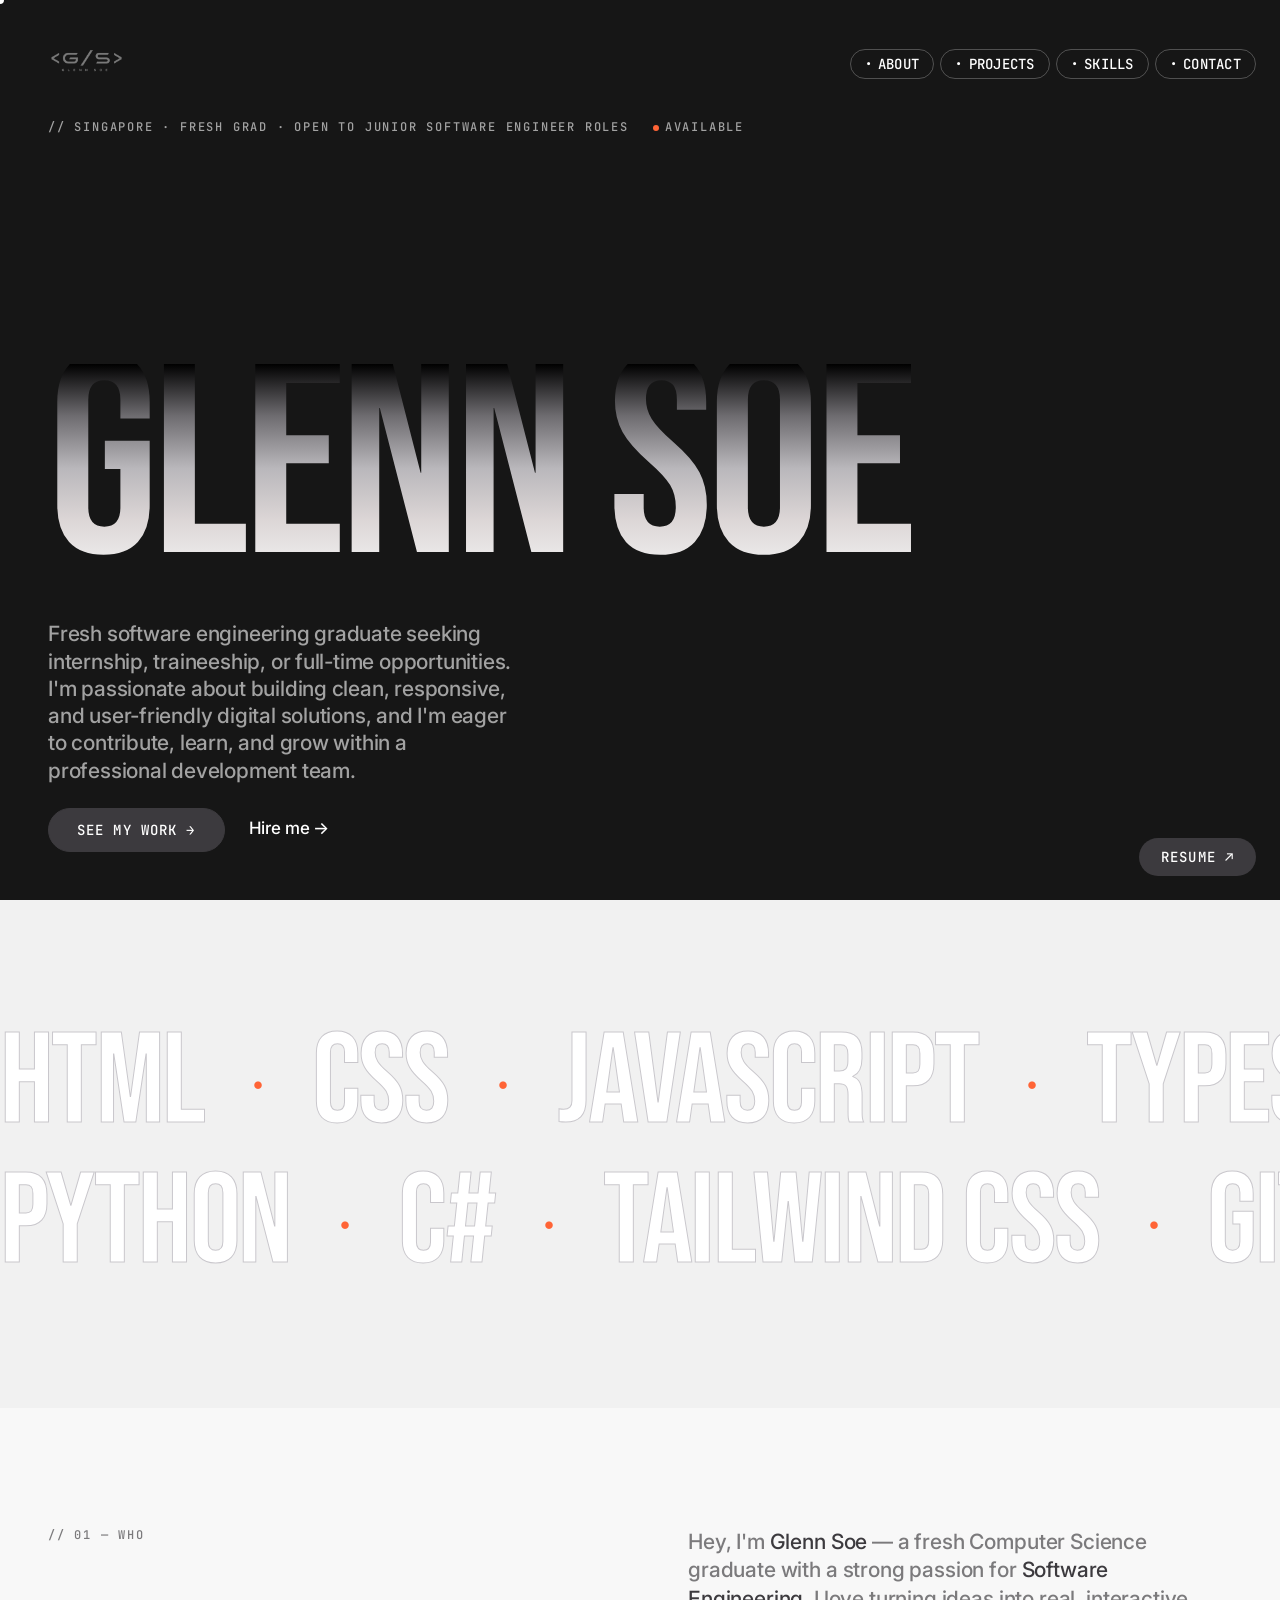
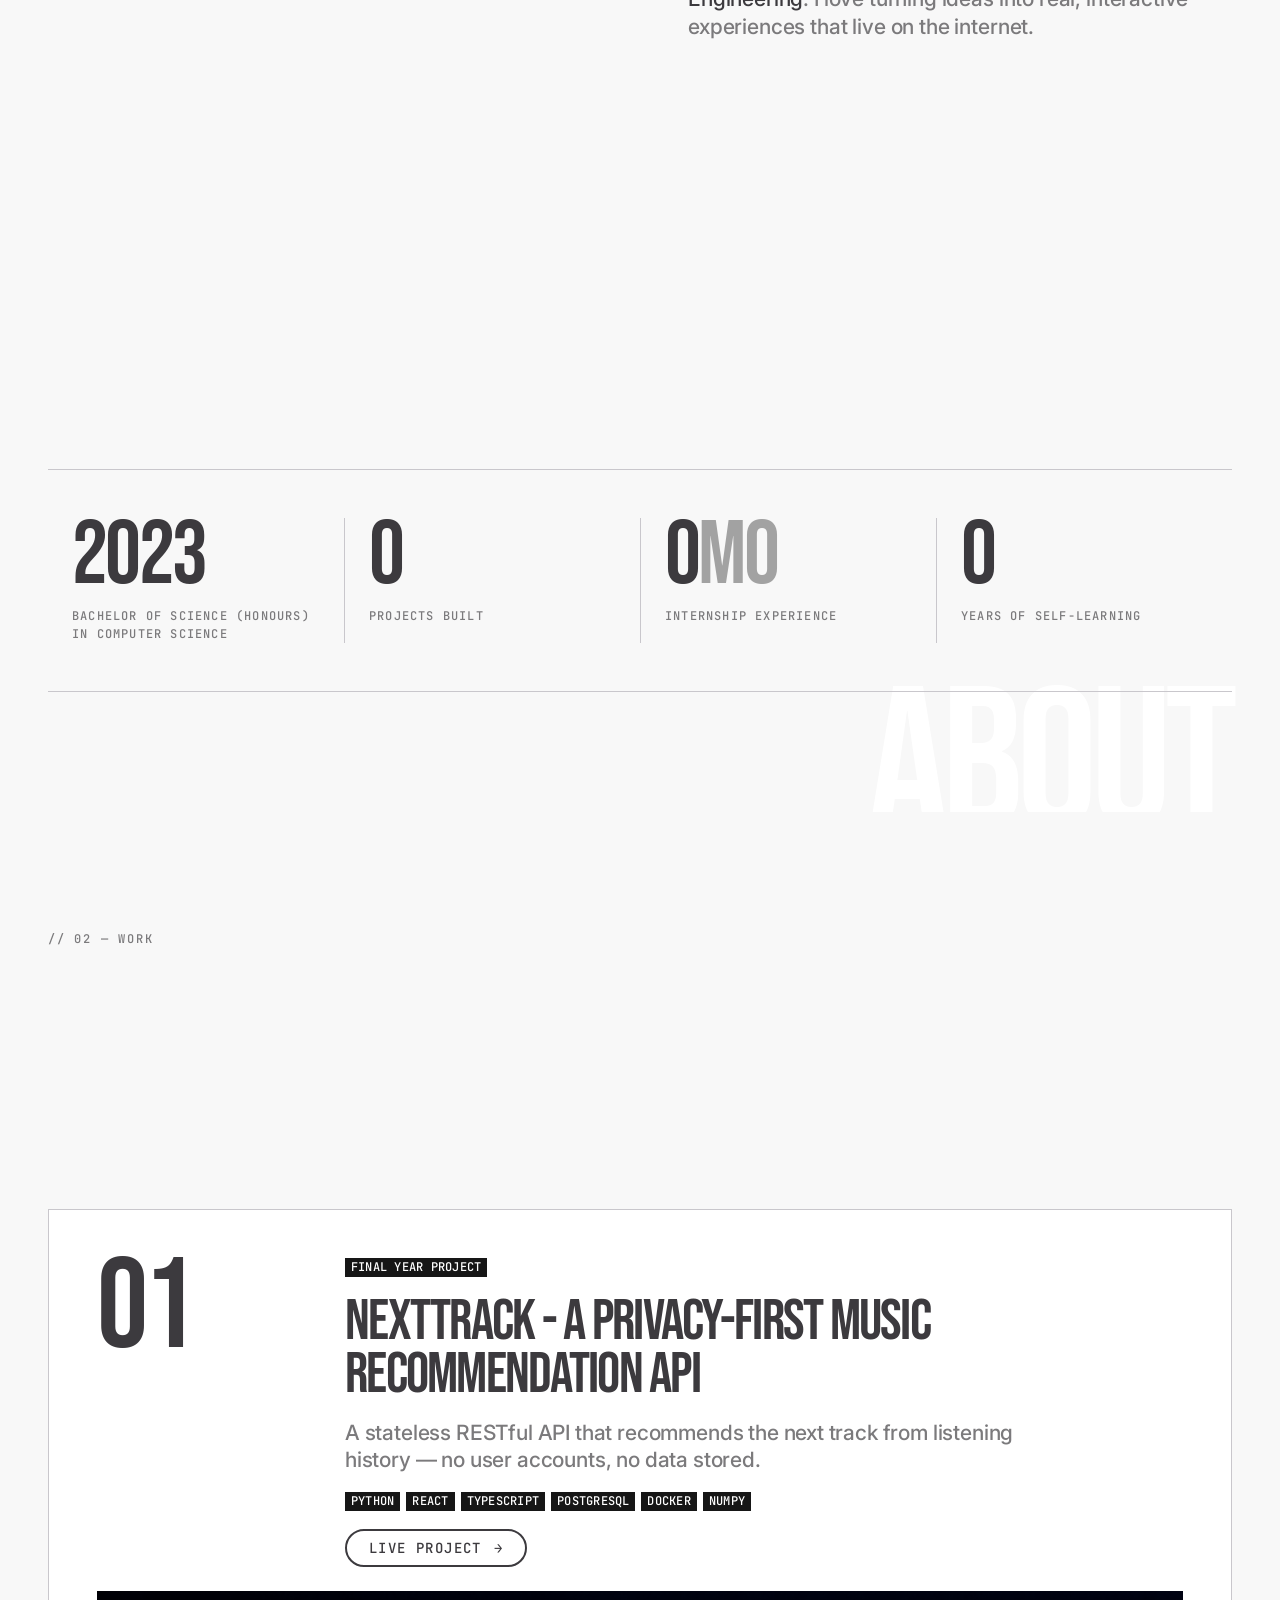
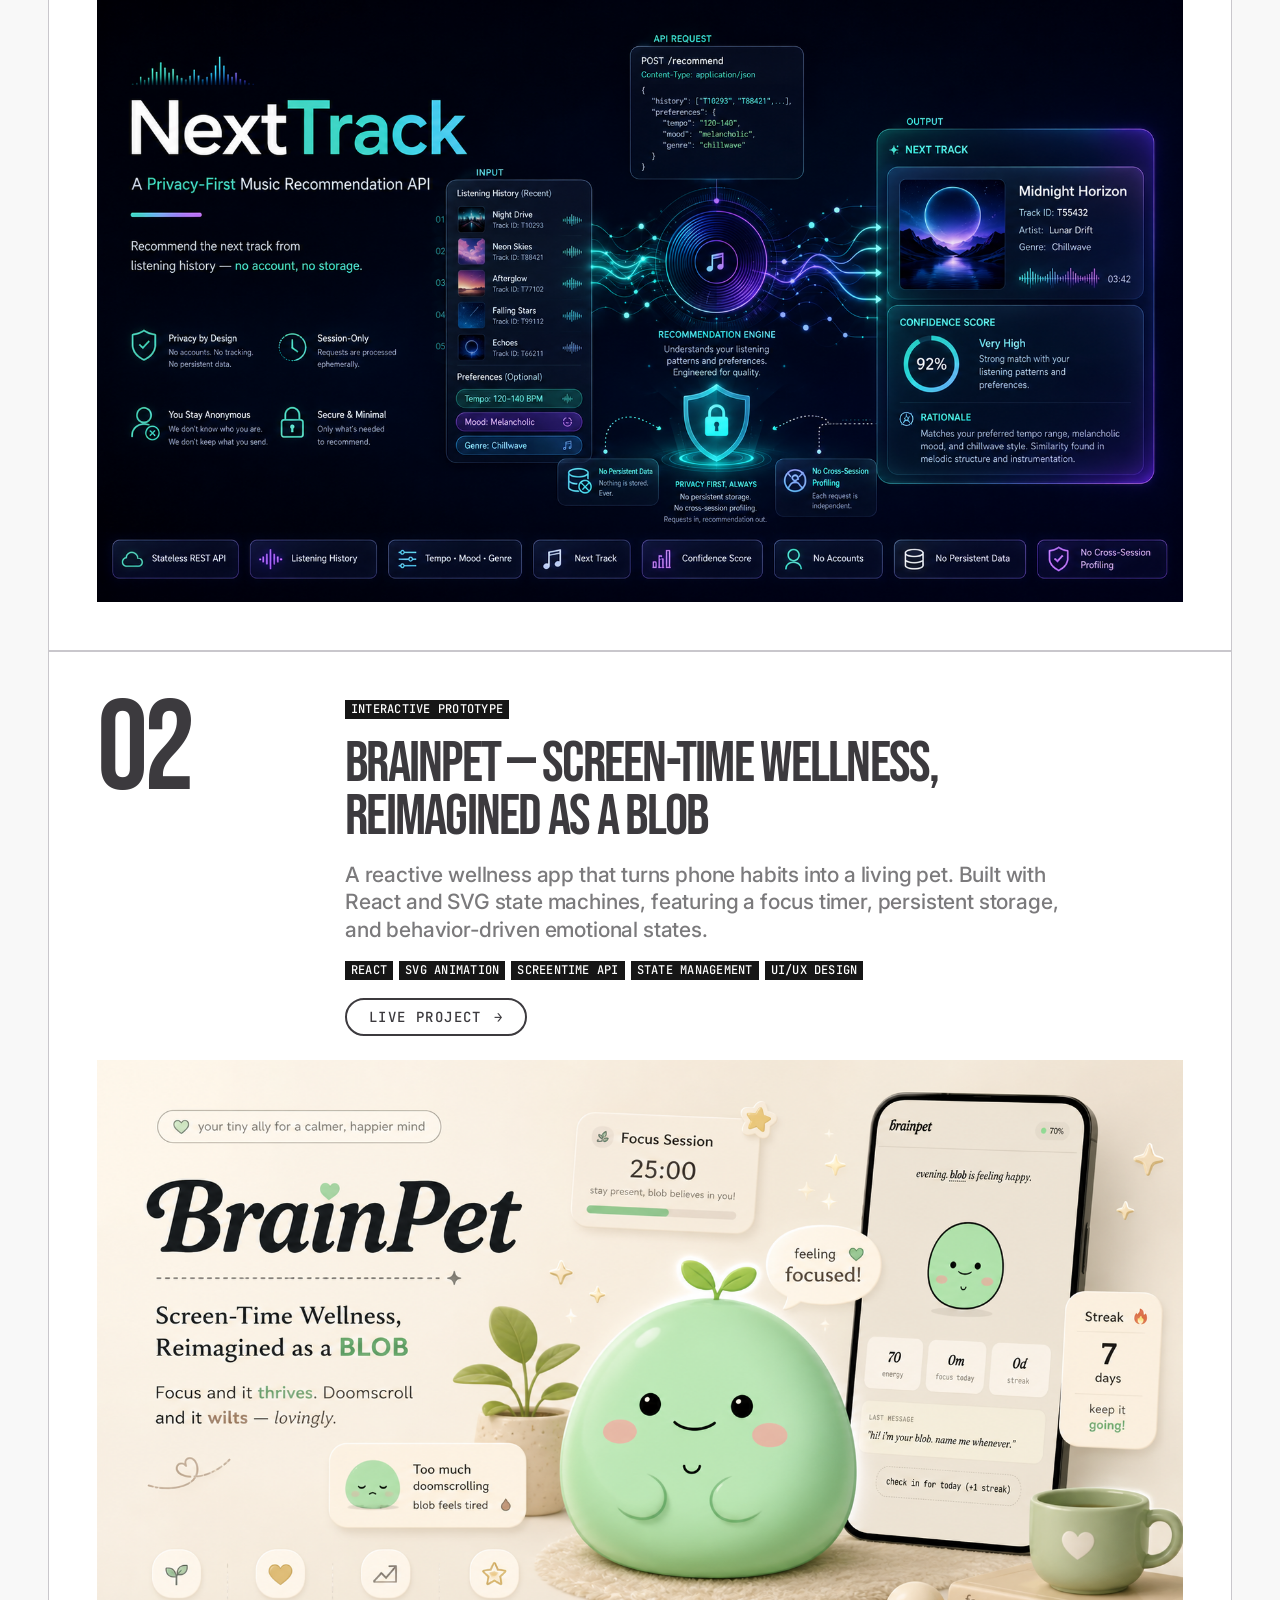
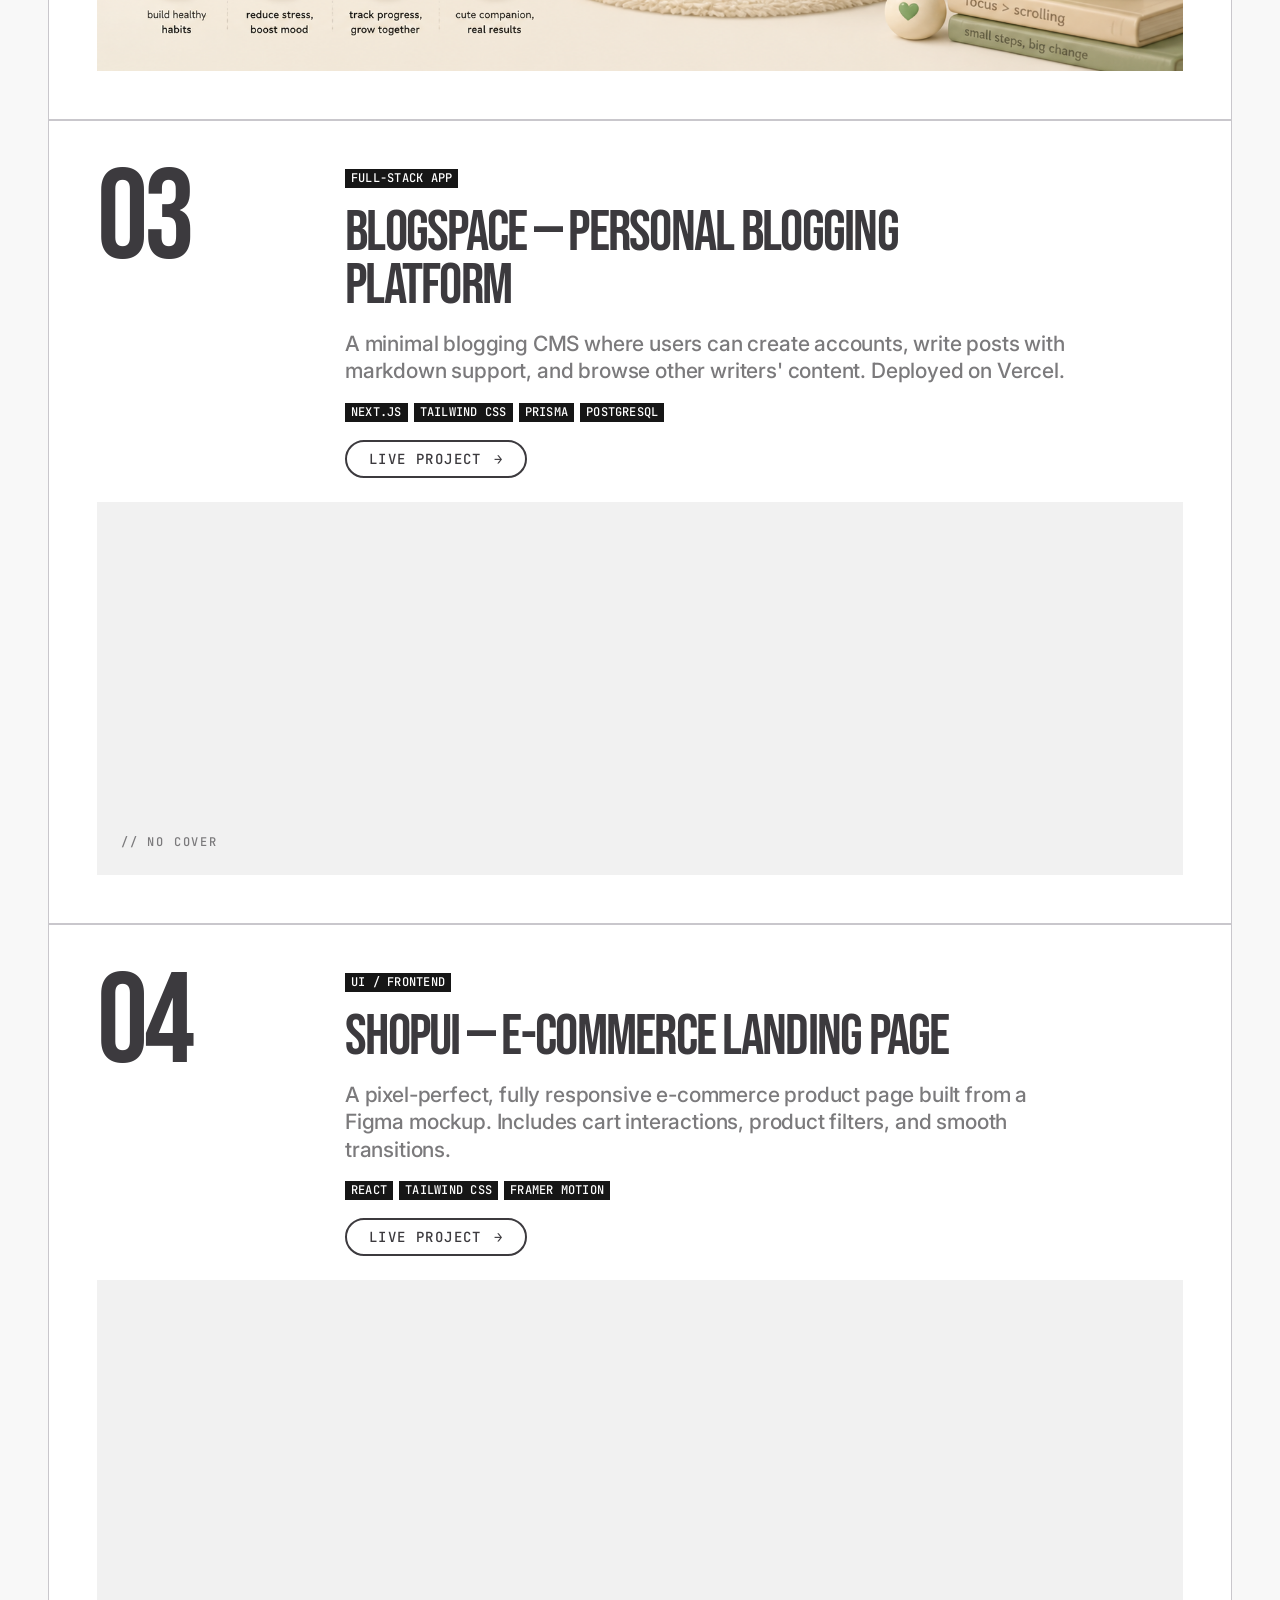
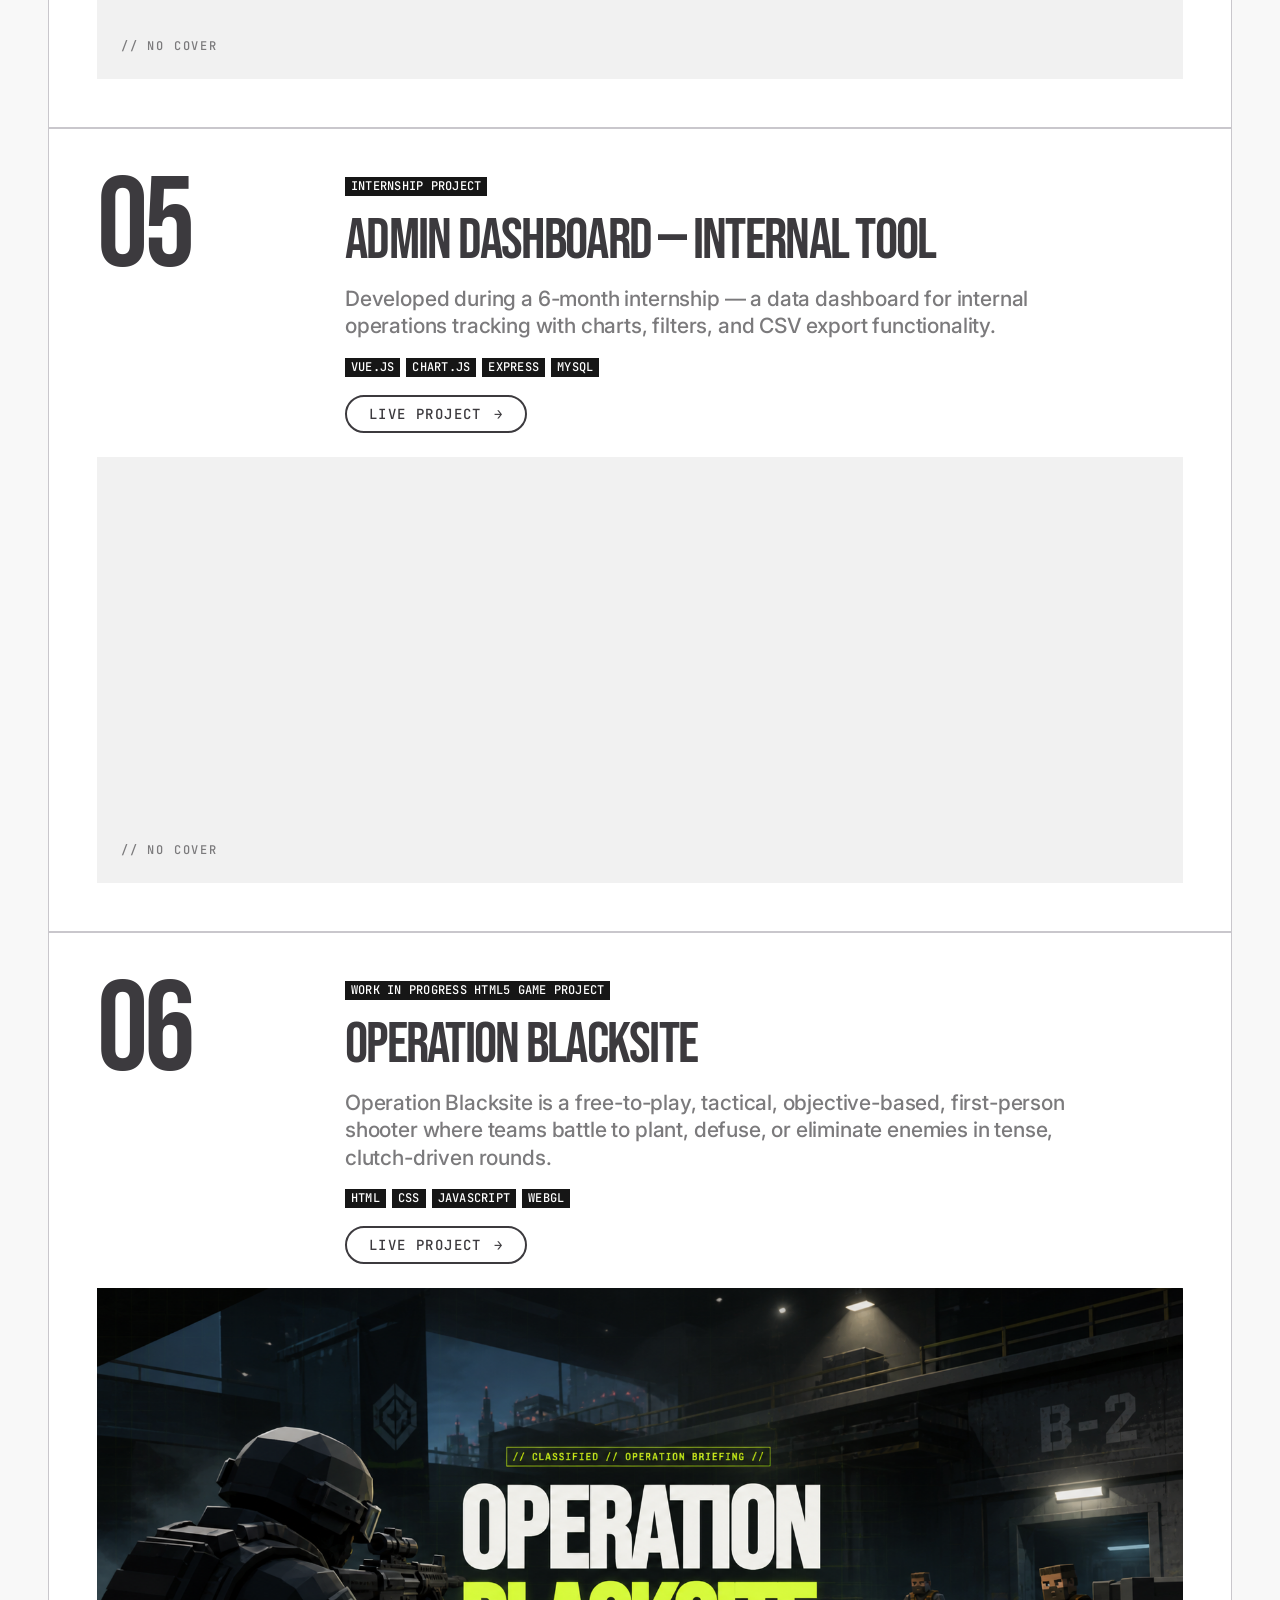
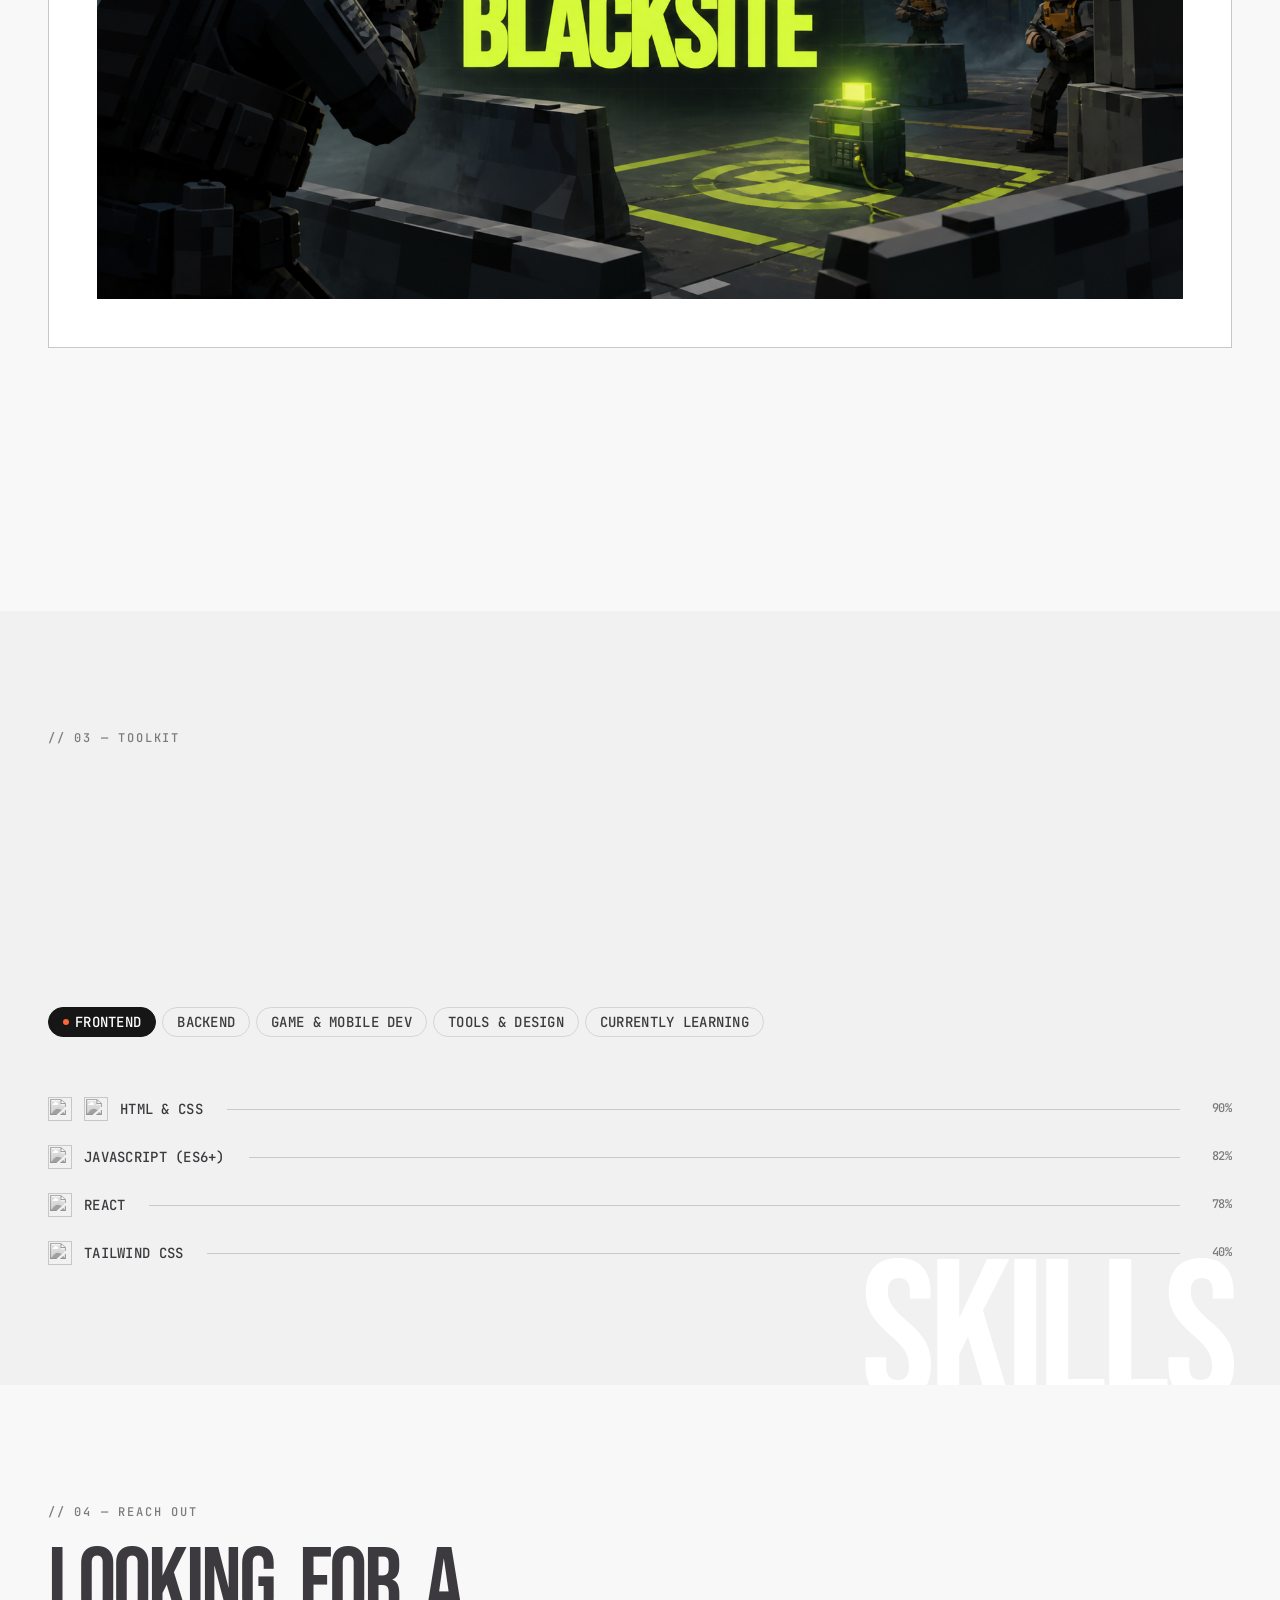
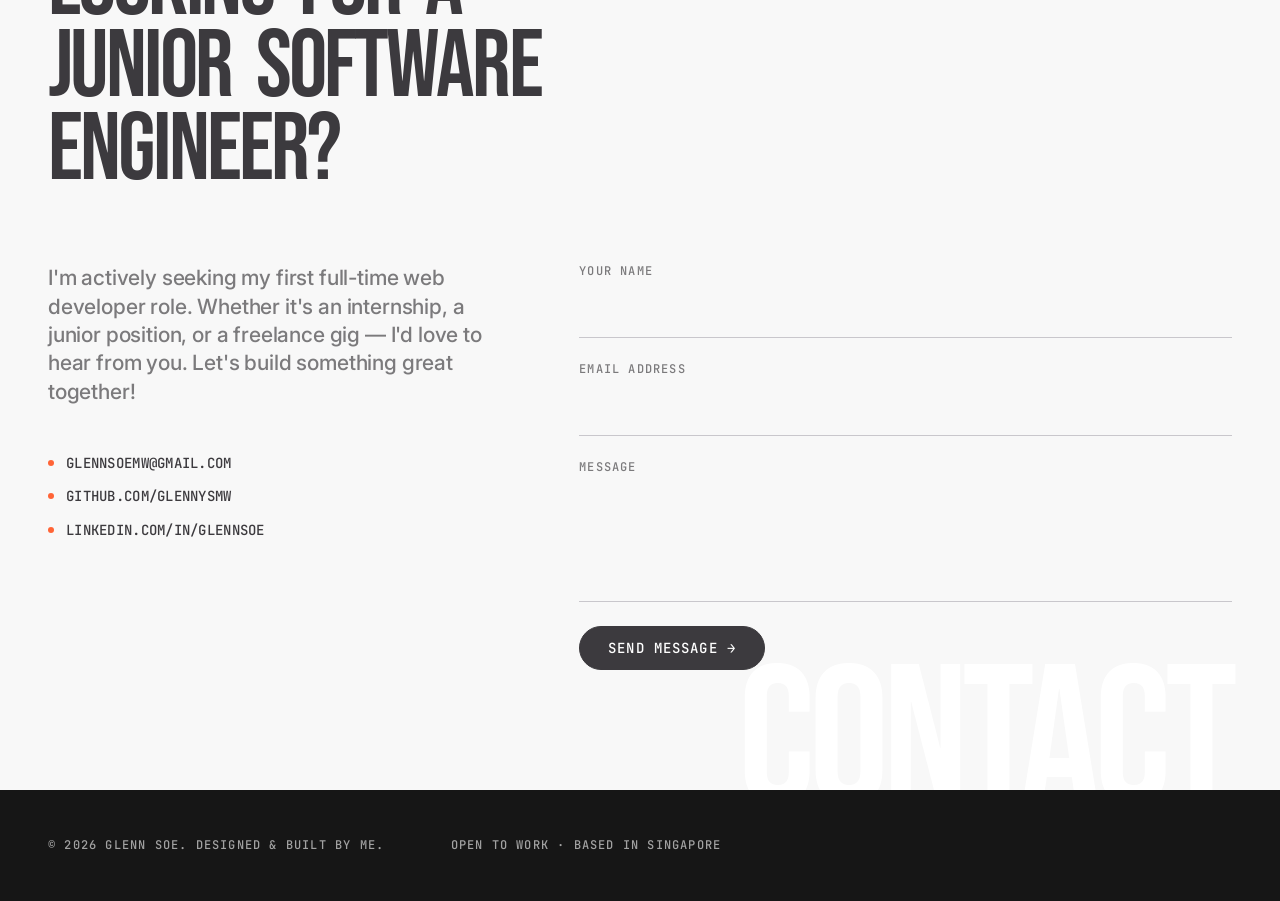
==== index.html @ eb4b06b9 "feat(contact): underline-only form + editorial pitch Split the section 40/60: the pitch and social l" ====
<!DOCTYPE html>
<html lang="en">

<head>
  <meta charset="UTF-8" />
  <meta name="viewport" content="width=device-width, initial-scale=1.0" />
  <title>Glenn Soe — Software Engineer</title>
  <meta name="description"
    content="Glenn Soe — fresh software engineering graduate based in Singapore, open to junior software engineer roles." />
  <script>document.documentElement.classList.add('js');</script>
  <link rel="preconnect" href="https://fonts.googleapis.com">
  <link rel="preconnect" href="https://fonts.gstatic.com" crossorigin>
  <link
    href="https://fonts.googleapis.com/css2?family=Bebas+Neue&family=Inter:wght@500;600&family=JetBrains+Mono:wght@400;500;600&display=swap"
    rel="stylesheet">
  <link rel="stylesheet" href="style.css">
</head>

<body class="loading">

  <!-- LOADING SCREEN -->
  <div id="loader">
    <div class="loader-logo"><img src="Cover_Images/GlennSoe_LOGO.png" alt="Glenn Soe Logo"></div>
    <div class="loader-bottom">
      <div class="loader-bar-wrap">
        <div class="loader-bar-track">
          <div class="loader-bar-fill" id="loaderBar"><span class="loader-bar-dot"></span></div>
        </div>
      </div>
      <div class="loader-meta">
        <span class="loader-text" id="loaderText">LOADING</span>
        <span class="loader-pct" id="loaderPct">0%</span>
      </div>
    </div>
  </div>

  <!-- Cursor -->
  <div class="cursor" id="cursor"></div>
  <div class="cursor-ring" id="cursorRing"></div>

  <!-- NAV -->
  <nav id="navbar">
    <a href="#hero" class="nav-logo"><img src="Cover_Images/GlennSoe_LOGO.png" alt="Glenn Soe Logo" width="1536"
        height="1024"></a>
    <ul class="nav-links">
      <li><a href="#about"><span aria-hidden="true">•</span>About</a></li>
      <li><a href="#projects"><span aria-hidden="true">•</span>Projects</a></li>
      <li><a href="#skills"><span aria-hidden="true">•</span>Skills</a></li>
      <li><a href="#contact"><span aria-hidden="true">•</span>Contact</a></li>
    </ul>
    <button class="nav-toggle" id="navToggle" aria-label="Open menu">
      <span></span><span></span><span></span>
    </button>
  </nav>

  <!-- MOBILE MENU -->
  <div class="mobile-menu" id="mobileMenu">
    <button class="mobile-menu-close" id="mobileMenuClose" aria-label="Close menu"><span class="ember-dot"></span>
      Close</button>
    <a href="#about">About</a>
    <a href="#projects">Projects</a>
    <a href="#skills">Skills</a>
    <a href="#contact">Contact</a>
    <a href="resume.html" class="mobile-menu-resume">Resume ↗</a>
  </div>

  <!-- HERO -->
  <section id="hero">
    <div class="hero-meta">
      <span>// Singapore · Fresh Grad · Open to Junior Software Engineer Roles</span>
      <span class="hero-status"><span class="ember-dot ember-dot--pulse"></span>Available</span>
    </div>

    <h1 class="hero-name">Glenn Soe</h1>

    <div class="hero-foot">
      <p class="hero-sub">Fresh software engineering graduate seeking internship, traineeship, or full-time
        opportunities. I'm passionate about building clean, responsive, and user-friendly digital solutions, and I'm
        eager to contribute, learn, and grow within a professional development team.</p>
      <div class="hero-cta">
        <a href="#projects" class="btn-primary magnetic">See My Work →</a>
        <a href="#contact" class="btn-secondary">Hire me →</a>
      </div>
    </div>

    <div class="hero-scroll">Scroll ↓</div>
  </section>

  <!-- MARQUEE -->
  <section class="marquee-section" aria-hidden="true">
    <div class="marquee-row marquee-row--right" data-speed="0.3">
      <div class="marquee-track">
        <span class="marquee-term">HTML</span><span class="marquee-sep">•</span>
        <span class="marquee-term">CSS</span><span class="marquee-sep">•</span>
        <span class="marquee-term">JavaScript</span><span class="marquee-sep">•</span>
        <span class="marquee-term">TypeScript</span><span class="marquee-sep">•</span>
        <span class="marquee-term">React</span><span class="marquee-sep">•</span>
        <span class="marquee-term">Node.js</span><span class="marquee-sep">•</span>
        <span class="marquee-term">REST APIs</span><span class="marquee-sep">•</span>
      </div>
    </div>
    <div class="marquee-row marquee-row--left" data-speed="0.3">
      <div class="marquee-track">
        <span class="marquee-term">Python</span><span class="marquee-sep">•</span>
        <span class="marquee-term">C#</span><span class="marquee-sep">•</span>
        <span class="marquee-term">Tailwind CSS</span><span class="marquee-sep">•</span>
        <span class="marquee-term">Git</span><span class="marquee-sep">•</span>
        <span class="marquee-term">Figma</span><span class="marquee-sep">•</span>
        <span class="marquee-term">Responsive Design</span><span class="marquee-sep">•</span>
      </div>
    </div>
  </section>

  <!-- ABOUT -->
  <section id="about">
    <span class="ghost-title" aria-hidden="true">About</span>

    <div class="about-inner">
      <div class="about-head">
        <span class="section-num">// 01 — Who</span>
        <h2 class="section-title split-title">A fresh grad from Singapore.</h2>
      </div>
      <div class="about-text">
        <p class="char-reveal">Hey, I'm <strong>Glenn Soe</strong> — a fresh Computer Science graduate with a strong
          passion for <strong>Software Engineering</strong>. I love turning ideas into real, interactive experiences
          that live on the internet.</p>
        <p class="reveal">Throughout university, I focused on building my <strong>frontend and fullstack</strong> skills
          through <strong>coursework, self-learning, freelancing, and personal projects</strong>. I'm a quick learner
          who enjoys solving problems and writing clean, readable code.</p>
        <p class="reveal">I'm currently looking for my first junior software engineer role where I can contribute, grow,
          and keep levelling up. When I'm not coding, I enjoy exploring new tech, playing around with UI designs, and
          occasionally making and playing games.</p>
      </div>
    </div>

    <div class="about-stats">
      <div class="stat-card">
        <div class="stat-num counter" data-type="year">202<span class="year-digit">3</span></div>
        <div class="stat-label">Bachelor of Science (Honours) in Computer Science</div>
      </div>
      <div class="stat-card">
        <div class="stat-num counter" data-type="simple" data-target="8" data-suffix="+">0</div>
        <div class="stat-label">Projects Built</div>
      </div>
      <div class="stat-card">
        <div class="stat-num counter" data-type="internship"><span class="internship-num">0</span><span
            class="internship-mo">MO</span></div>
        <div class="stat-label">Internship Experience</div>
      </div>
      <div class="stat-card">
        <div class="stat-num counter" data-type="simple" data-target="4" data-suffix="+">0</div>
        <div class="stat-label">Years of Self-Learning</div>
      </div>
    </div>
  </section>

  <!-- PROJECTS -->
  <section id="projects">
    <div class="projects-header">
      <span class="section-num">// 02 — Work</span>
      <h2 class="section-title split-title">Selected projects</h2>
    </div>

    <div class="sticky-stack">

      <article class="project-card mobile-featured" data-index="0">
        <div class="project-body">
          <div class="project-num">01</div>
          <div class="project-meta">
            <span class="project-tag">Final Year Project</span>
            <h3 class="project-title">NextTrack - A Privacy-First Music Recommendation API</h3>
            <p class="project-desc">A stateless RESTful API that recommends the next track from listening history — no
              user accounts, no data stored.</p>
            <div class="project-stack">
              <span class="stack-pill">Python</span>
              <span class="stack-pill">React</span>
              <span class="stack-pill">TypeScript</span>
              <span class="stack-pill">PostgreSQL</span>
              <span class="stack-pill">Docker</span>
              <span class="stack-pill">NumPy</span>
            </div>
            <a href="#" class="project-link">Live Project <span aria-hidden="true">→</span></a>
          </div>
        </div>
        <div class="project-media">
          <img src="Cover_Images/NextTrack_CoverImage.png" alt="NextTrack Cover Image" loading="lazy"
            decoding="async">
        </div>
      </article>

      <article class="project-card mobile-featured" data-index="1">
        <div class="project-body">
          <div class="project-num">02</div>
          <div class="project-meta">
            <span class="project-tag">INTERACTIVE PROTOTYPE</span>
            <h3 class="project-title">BrainPet — Screen-Time Wellness, Reimagined as a BLOB</h3>
            <p class="project-desc">A reactive wellness app that turns phone habits into a living pet. Built with React
              and SVG state machines, featuring a focus timer, persistent storage, and behavior-driven emotional states.
            </p>
            <div class="project-stack">
              <span class="stack-pill">React</span>
              <span class="stack-pill">SVG Animation</span>
              <span class="stack-pill">ScreenTime API</span>
              <span class="stack-pill">State Management</span>
              <span class="stack-pill">UI/UX Design</span>
            </div>
            <a href="https://brainpet-glenn.vercel.app/" target="_blank" rel="noopener noreferrer"
              class="project-link">Live Project <span aria-hidden="true">→</span></a>
          </div>
        </div>
        <div class="project-media">
          <img src="Cover_Images/BrainPet_CoverImage.png" alt="BrainPet Cover Image" loading="lazy" decoding="async">
        </div>
      </article>

      <article class="project-card" data-index="2">
        <div class="project-body">
          <div class="project-num">03</div>
          <div class="project-meta">
            <span class="project-tag">Full-Stack App</span>
            <h3 class="project-title">BlogSpace — Personal Blogging Platform</h3>
            <p class="project-desc">A minimal blogging CMS where users can create accounts, write posts with markdown
              support, and browse other writers' content. Deployed on Vercel.</p>
            <div class="project-stack">
              <span class="stack-pill">Next.js</span>
              <span class="stack-pill">Tailwind CSS</span>
              <span class="stack-pill">Prisma</span>
              <span class="stack-pill">PostgreSQL</span>
            </div>
            <a href="#" class="project-link">Live Project <span aria-hidden="true">→</span></a>
          </div>
        </div>
        <div class="project-media project-media--empty" aria-hidden="true">// No Cover</div>
      </article>

      <article class="project-card" data-index="3">
        <div class="project-body">
          <div class="project-num">04</div>
          <div class="project-meta">
            <span class="project-tag">UI / Frontend</span>
            <h3 class="project-title">ShopUI — E-Commerce Landing Page</h3>
            <p class="project-desc">A pixel-perfect, fully responsive e-commerce product page built from a Figma mockup.
              Includes cart interactions, product filters, and smooth transitions.</p>
            <div class="project-stack">
              <span class="stack-pill">React</span>
              <span class="stack-pill">Tailwind CSS</span>
              <span class="stack-pill">Framer Motion</span>
            </div>
            <a href="#" class="project-link">Live Project <span aria-hidden="true">→</span></a>
          </div>
        </div>
        <div class="project-media project-media--empty" aria-hidden="true">// No Cover</div>
      </article>

      <article class="project-card" data-index="4">
        <div class="project-body">
          <div class="project-num">05</div>
          <div class="project-meta">
            <span class="project-tag">Internship Project</span>
            <h3 class="project-title">Admin Dashboard — Internal Tool</h3>
            <p class="project-desc">Developed during a 6-month internship — a data dashboard for internal operations
              tracking with charts, filters, and CSV export functionality.</p>
            <div class="project-stack">
              <span class="stack-pill">Vue.js</span>
              <span class="stack-pill">Chart.js</span>
              <span class="stack-pill">Express</span>
              <span class="stack-pill">MySQL</span>
            </div>
            <a href="#" class="project-link">Live Project <span aria-hidden="true">→</span></a>
          </div>
        </div>
        <div class="project-media project-media--empty" aria-hidden="true">// No Cover</div>
      </article>

      <article class="project-card mobile-featured" data-index="5">
        <div class="project-body">
          <div class="project-num">06</div>
          <div class="project-meta">
            <span class="project-tag">Work in Progress HTML5 Game Project</span>
            <h3 class="project-title">Operation BlackSite</h3>
            <p class="project-desc">Operation Blacksite is a free-to-play, tactical, objective-based, first-person
              shooter where teams battle to plant, defuse, or eliminate enemies in tense, clutch-driven rounds.</p>
            <div class="project-stack">
              <span class="stack-pill">HTML</span>
              <span class="stack-pill">CSS</span>
              <span class="stack-pill">JavaScript</span>
              <span class="stack-pill">WebGL</span>
            </div>
            <a href="https://glennyboii.itch.io/operation-blacksite" target="_blank" rel="noopener noreferrer"
              class="project-link">Live Project <span aria-hidden="true">→</span></a>
          </div>
        </div>
        <div class="project-media">
          <img src="Cover_Images/Operation_Blacksite_CoverImage.png" alt="Operation BlackSite Cover Image"
            loading="lazy" decoding="async">
        </div>
      </article>

    </div>

    <!-- View All Projects -->
    <div class="projects-cta reveal">
      <a href="projects.html" class="btn-ghost">View All Projects <span aria-hidden="true">→</span></a>
    </div>

  </section>

  <!-- SKILLS -->
  <section id="skills">
    <span class="ghost-title" aria-hidden="true">Skills</span>

    <div class="skills-header">
      <span class="section-num">// 03 — Toolkit</span>
      <h2 class="section-title split-title">What I build with.</h2>
    </div>

    <div class="skills-layout">
      <div class="skills-nav">
        <button class="skill-tab active" data-tab="frontend">Frontend</button>
        <button class="skill-tab" data-tab="backend">Backend</button>
        <button class="skill-tab" data-tab="gamemobdev">Game &amp; Mobile Dev</button>
        <button class="skill-tab" data-tab="tools">Tools &amp; Design</button>
        <button class="skill-tab" data-tab="learning">Currently Learning</button>
      </div>
      <div class="skill-panels">

        <!-- Frontend -->
        <div class="skill-panel active" id="tab-frontend">
          <div class="skill-bars">
            <div class="skill-row">
              <div class="skill-meta">
                <span class="skill-name">
                  <img class="skill-icon"
                    src="https://cdn.jsdelivr.net/gh/devicons/devicon@latest/icons/html5/html5-original.svg" alt="">
                  <img class="skill-icon"
                    src="https://cdn.jsdelivr.net/gh/devicons/devicon@latest/icons/css3/css3-original.svg" alt="">
                  HTML &amp; CSS
                </span><span class="skill-pct">90%</span>
              </div>
              <div class="bar-track">
                <div class="bar-fill" data-width="90"></div>
              </div>
            </div>
            <div class="skill-row">
              <div class="skill-meta">
                <span class="skill-name">
                  <img class="skill-icon"
                    src="https://cdn.jsdelivr.net/gh/devicons/devicon@latest/icons/javascript/javascript-original.svg"
                    alt="">
                  JavaScript (ES6+)
                </span><span class="skill-pct">82%</span>
              </div>
              <div class="bar-track">
                <div class="bar-fill" data-width="82"></div>
              </div>
            </div>
            <div class="skill-row">
              <div class="skill-meta">
                <span class="skill-name">
                  <img class="skill-icon"
                    src="https://cdn.jsdelivr.net/gh/devicons/devicon@latest/icons/react/react-original.svg" alt="">
                  React
                </span><span class="skill-pct">78%</span>
              </div>
              <div class="bar-track">
                <div class="bar-fill" data-width="78"></div>
              </div>
            </div>
            <div class="skill-row">
              <div class="skill-meta">
                <span class="skill-name">
                  <img class="skill-icon"
                    src="https://cdn.jsdelivr.net/gh/devicons/devicon@latest/icons/tailwindcss/tailwindcss-original.svg"
                    alt="">
                  Tailwind CSS
                </span><span class="skill-pct">40%</span>
              </div>
              <div class="bar-track">
                <div class="bar-fill" data-width="40"></div>
              </div>
            </div>
          </div>
        </div>

        <!-- Backend -->
        <div class="skill-panel" id="tab-backend">
          <div class="skill-bars">
            <div class="skill-row">
              <div class="skill-meta">
                <span class="skill-name">
                  <img class="skill-icon"
                    src="https://cdn.jsdelivr.net/gh/devicons/devicon@latest/icons/nodejs/nodejs-original.svg" alt="">
                  Node.js / Express
                </span><span class="skill-pct">80%</span>
              </div>
              <div class="bar-track">
                <div class="bar-fill" data-width="80"></div>
              </div>
            </div>
            <div class="skill-row">
              <div class="skill-meta">
                <span class="skill-name">
                  <svg class="skill-icon skill-icon-svg" viewBox="0 0 24 24" fill="currentColor">
                    <path
                      d="M12 2C6.48 2 2 6.48 2 12s4.48 10 10 10 10-4.48 10-10S17.52 2 12 2zm-1 15v-4H7l5-8v4h4l-5 8z" />
                  </svg>
                  REST APIs
                </span><span class="skill-pct">75%</span>
              </div>
              <div class="bar-track">
                <div class="bar-fill" data-width="75"></div>
              </div>
            </div>
            <div class="skill-row">
              <div class="skill-meta">
                <span class="skill-name">
                  <img class="skill-icon"
                    src="https://cdn.jsdelivr.net/gh/devicons/devicon@latest/icons/mysql/mysql-original.svg" alt="">
                  MySQL / PostgreSQL
                </span><span class="skill-pct">65%</span>
              </div>
              <div class="bar-track">
                <div class="bar-fill" data-width="65"></div>
              </div>
            </div>
            <div class="skill-row">
              <div class="skill-meta">
                <span class="skill-name">
                  <img class="skill-icon"
                    src="https://cdn.jsdelivr.net/gh/devicons/devicon@latest/icons/python/python-original.svg" alt="">
                  Python
                </span><span class="skill-pct">50%</span>
              </div>
              <div class="bar-track">
                <div class="bar-fill" data-width="50"></div>
              </div>
            </div>
          </div>
        </div>

        <!-- Game & Mobile -->
        <div class="skill-panel" id="tab-gamemobdev">
          <div class="skill-bars">
            <div class="skill-row">
              <div class="skill-meta">
                <span class="skill-name">
                  <img class="skill-icon skill-icon-invert"
                    src="https://cdn.jsdelivr.net/gh/devicons/devicon@latest/icons/unity/unity-original.svg" alt="">
                  <img class="skill-icon"
                    src="https://cdn.jsdelivr.net/gh/devicons/devicon@latest/icons/csharp/csharp-original.svg" alt="">
                  Unity / C#
                </span><span class="skill-pct">65%</span>
              </div>
              <div class="bar-track">
                <div class="bar-fill" data-width="65"></div>
              </div>
            </div>
            <div class="skill-row">
              <div class="skill-meta">
                <span class="skill-name">
                  <img class="skill-icon skill-icon-invert"
                    src="https://cdn.jsdelivr.net/gh/devicons/devicon@latest/icons/unrealengine/unrealengine-original.svg"
                    alt="">
                  <img class="skill-icon"
                    src="https://cdn.jsdelivr.net/gh/devicons/devicon@latest/icons/cplusplus/cplusplus-original.svg"
                    alt="">
                  Unreal / C++
                </span><span class="skill-pct">50%</span>
              </div>
              <div class="bar-track">
                <div class="bar-fill" data-width="50"></div>
              </div>
            </div>
            <div class="skill-row">
              <div class="skill-meta">
                <span class="skill-name">
                  <img class="skill-icon"
                    src="https://cdn.jsdelivr.net/gh/devicons/devicon@latest/icons/swift/swift-original.svg" alt="">
                  iOS / Swift
                </span><span class="skill-pct">30%</span>
              </div>
              <div class="bar-track">
                <div class="bar-fill" data-width="30"></div>
              </div>
            </div>
            <div class="skill-row">
              <div class="skill-meta">
                <span class="skill-name">
                  <img class="skill-icon"
                    src="https://cdn.jsdelivr.net/gh/devicons/devicon@latest/icons/kotlin/kotlin-original.svg" alt="">
                  Android / Kotlin
                </span><span class="skill-pct">30%</span>
              </div>
              <div class="bar-track">
                <div class="bar-fill" data-width="30"></div>
              </div>
            </div>
          </div>
        </div>

        <!-- Tools & Design -->
        <div class="skill-panel" id="tab-tools">
          <div class="skill-bars">
            <div class="skill-row">
              <div class="skill-meta">
                <span class="skill-name">
                  <img class="skill-icon"
                    src="https://cdn.jsdelivr.net/gh/devicons/devicon@latest/icons/git/git-original.svg" alt="">
                  <img class="skill-icon skill-icon-invert"
                    src="https://cdn.jsdelivr.net/gh/devicons/devicon@latest/icons/github/github-original.svg" alt="">
                  Git, GitHub &amp; Fork
                </span><span class="skill-pct">85%</span>
              </div>
              <div class="bar-track">
                <div class="bar-fill" data-width="85"></div>
              </div>
            </div>
            <div class="skill-row">
              <div class="skill-meta">
                <span class="skill-name">
                  <img class="skill-icon"
                    src="https://cdn.jsdelivr.net/gh/devicons/devicon@latest/icons/figma/figma-original.svg" alt="">
                  Figma
                </span><span class="skill-pct">72%</span>
              </div>
              <div class="bar-track">
                <div class="bar-fill" data-width="72"></div>
              </div>
            </div>
            <div class="skill-row">
              <div class="skill-meta">
                <span class="skill-name">
                  <img class="skill-icon"
                    src="https://cdn.jsdelivr.net/gh/devicons/devicon@latest/icons/vscode/vscode-original.svg" alt="">
                  VS Code
                </span><span class="skill-pct">90%</span>
              </div>
              <div class="bar-track">
                <div class="bar-fill" data-width="90"></div>
              </div>
            </div>
            <div class="skill-row">
              <div class="skill-meta">
                <span class="skill-name">
                  <svg class="skill-icon skill-icon-svg" viewBox="0 0 24 24" fill="currentColor">
                    <path
                      d="M4.459 4.208c.746.606 1.026.56 2.428.466l13.215-.793c.28 0 .047-.28-.046-.326L17.86 1.968c-.42-.326-.981-.7-2.055-.607L3.01 2.295c-.466.046-.56.28-.374.466zm.793 3.08v13.904c0 .747.373 1.027 1.214.98l14.523-.84c.841-.046.935-.56.935-1.167V6.354c0-.606-.233-.933-.748-.887l-15.177.887c-.56.047-.747.327-.747.933zm14.337.745c.093.42 0 .84-.42.888l-.7.14v10.264c-.608.327-1.168.514-1.635.514-.748 0-.935-.234-1.495-.933l-4.577-7.186v6.952L12.21 19s0 .84-1.168.84l-3.222.186c-.093-.186 0-.653.327-.746l.84-.233V9.854L7.822 9.76c-.094-.42.14-1.026.793-1.073l3.456-.233 4.764 7.279v-6.44l-1.215-.14c-.093-.514.28-.887.747-.933zM1.936 1.035l13.31-.98c1.634-.14 2.055-.047 3.082.7l4.249 2.986c.7.513.934.653.934 1.213v16.378c0 1.026-.373 1.634-1.68 1.726l-15.458.934c-.98.047-1.448-.093-1.962-.747l-3.129-4.06c-.56-.747-.793-1.306-.793-1.96V2.667c0-.839.374-1.54 1.447-1.632z" />
                  </svg>
                  Notion
                </span><span class="skill-pct">74%</span>
              </div>
              <div class="bar-track">
                <div class="bar-fill" data-width="74"></div>
              </div>
            </div>
          </div>
        </div>

        <!-- Currently Learning -->
        <div class="skill-panel" id="tab-learning">
          <div class="skill-bars">
            <div class="skill-row">
              <div class="skill-meta">
                <span class="skill-name">
                  <img class="skill-icon"
                    src="https://cdn.jsdelivr.net/gh/devicons/devicon@latest/icons/typescript/typescript-original.svg"
                    alt="">
                  TypeScript
                </span><span class="skill-pct">55%</span>
              </div>
              <div class="bar-track">
                <div class="bar-fill" data-width="55"></div>
              </div>
            </div>
            <div class="skill-row">
              <div class="skill-meta">
                <span class="skill-name">
                  <img class="skill-icon skill-icon-invert"
                    src="https://cdn.jsdelivr.net/gh/devicons/devicon@latest/icons/nextjs/nextjs-original.svg" alt="">
                  Next.js
                </span><span class="skill-pct">50%</span>
              </div>
              <div class="bar-track">
                <div class="bar-fill" data-width="50"></div>
              </div>
            </div>
            <div class="skill-row">
              <div class="skill-meta">
                <span class="skill-name">
                  <img class="skill-icon"
                    src="https://cdn.jsdelivr.net/gh/devicons/devicon@latest/icons/docker/docker-original.svg" alt="">
                  Docker Basics
                </span><span class="skill-pct">40%</span>
              </div>
              <div class="bar-track">
                <div class="bar-fill" data-width="40"></div>
              </div>
            </div>
            <div class="skill-row">
              <div class="skill-meta">
                <span class="skill-name">
                  <img class="skill-icon"
                    src="https://cdn.jsdelivr.net/gh/devicons/devicon@latest/icons/jest/jest-plain.svg" alt="">
                  Testing (Jest)
                </span><span class="skill-pct">45%</span>
              </div>
              <div class="bar-track">
                <div class="bar-fill" data-width="45"></div>
              </div>
            </div>
          </div>
        </div>

      </div>
    </div>
  </section>

  <!-- CONTACT -->
  <section id="contact">
    <span class="ghost-title" aria-hidden="true">Contact</span>

    <div class="contact-header">
      <span class="section-num">// 04 — Reach out</span>
      <h2 class="section-title split-title">Looking for a junior Software Engineer?</h2>
    </div>

    <div class="contact-wrapper">
      <div class="contact-left reveal">
        <p>I'm actively seeking my first full-time web developer role. Whether it's an internship, a junior position,
          or a freelance gig — I'd love to hear from you. Let's build something great together!</p>
        <div class="contact-links">
          <a href="mailto:gsjzd123@gmail.com" class="contact-link">
            <span class="ember-dot"></span>glennsoemw@gmail.com
          </a>
          <a href="https://github.com/glennysmw" target="_blank" rel="noopener noreferrer" class="contact-link">
            <span class="ember-dot"></span>github.com/glennysmw
          </a>
          <a href="https://www.linkedin.com/in/glennsoe" target="_blank" rel="noopener noreferrer"
            class="contact-link">
            <span class="ember-dot"></span>linkedin.com/in/glennsoe
          </a>
        </div>
      </div>
      <div class="contact-form reveal">
        <div class="form-group">
          <label for="contactName">Your Name</label>
          <input id="contactName" name="name" type="text" autocomplete="name" />
        </div>
        <div class="form-group">
          <label for="contactEmail">Email Address</label>
          <input id="contactEmail" name="email" type="email" autocomplete="email" />
        </div>
        <div class="form-group">
          <label for="contactMessage">Message</label>
          <textarea id="contactMessage" name="message"></textarea>
        </div>
        <button class="btn-send magnetic" onclick="handleSend(this)">Send Message →</button>
      </div>
    </div>
  </section>

  <!-- FOOTER -->
  <footer>
    <p>© 2026 <span>Glenn Soe</span>. Designed &amp; built by me.</p>
    <p>Open to work <span>·</span> Based in Singapore</p>
  </footer>

  <!-- Floating Resume Button -->
  <a href="resume.html" class="resume-fab" title="View Resume">Resume ↗</a>

  <script src="https://cdnjs.cloudflare.com/ajax/libs/gsap/3.12.5/gsap.min.js"></script>
  <script src="https://cdnjs.cloudflare.com/ajax/libs/gsap/3.12.5/ScrollTrigger.min.js"></script>
  <script src="https://unpkg.com/lenis@1.1.13/dist/lenis.min.js"></script>
  <script src="main.js"></script>
</body>

</html>
---- style.css ----
/* ============================================================
   DESIGN TOKENS
   Brutalist type-foundry system — monochrome + single ember accent.
   ============================================================ */
:root {
    /* Palette */
    --color-ember-orange: #ff6436;
    /* sole chromatic accent — dots, status, ≤5px only */
    --color-onyx: #161616;
    --color-graphite: #3c3a3e;
    --color-stone: #7b7a7c;
    --color-ash: #a2a2a2;
    --color-silver-mist: #c9c7cc;
    --color-fog: #f1f1f1;
    --color-paper: #f8f8f8;
    --color-pure-white: #ffffff;

    /* Aliases kept so legacy selectors resolve to the new system */
    --bg: var(--color-paper);
    --surface: var(--color-pure-white);
    --border: var(--color-silver-mist);
    --accent: var(--color-ember-orange);
    --text: var(--color-graphite);
    --muted: var(--color-stone);
    --white: var(--color-pure-white);

    /* Gradient — display-scale type only, never a surface */
    --gradient-display-fade: linear-gradient(rgb(0, 0, 0),
            rgb(110, 108, 112) 25%,
            rgb(185, 183, 187) 50%,
            rgb(220, 214, 214) 75%,
            rgb(241, 241, 241));

    /* Type */
    --font-display: 'Bebas Neue', ui-sans-serif, system-ui, sans-serif;
    --font-body: 'Inter', ui-sans-serif, system-ui, sans-serif;
    --font-mono: 'JetBrains Mono', ui-monospace, SFMono-Regular, monospace;

    /* Type scale */
    --text-micro: 12px;
    --text-caption: 14px;
    --text-body-sm: 17px;
    --text-body: 21px;
    --text-subheading: 23px;
    --text-heading-sm: 36px;
    --text-heading: 60px;
    --text-heading-lg: 96px;
    --text-display: clamp(120px, 22vw, 288px);

    /* Spacing — 6px base unit */
    --space-6: 6px;
    --space-12: 12px;
    --space-18: 18px;
    --space-24: 24px;
    --space-48: 48px;
    --space-60: 60px;
    --space-72: 72px;
    --space-96: 96px;
    --space-120: 120px;

    /* Page gutter — collapses on small viewports */
    --gutter: var(--space-48);

    /* Radii — pills for interactives, sharp for content */
    --radius-nav: 9999px;
    --radius-cards: 0px;
    --radius-badges: 9999px;
    --radius-inputs: 0px;
    --radius-panels: 14.4px;
    --radius-buttons: 9999px;

    /* Motion */
    --ease-in: cubic-bezier(0.32, 0.72, 0, 1);
    --ease-out: cubic-bezier(0.19, 1, 0.22, 1);
    --dur-micro: 0.3s;
    --dur-component: 0.5s;
    --dur-reveal: 0.7s;
}

/* ============================================================
   RESET & BASE
   ============================================================ */
*,
*::before,
*::after {
    margin: 0;
    padding: 0;
    box-sizing: border-box;
}

html {
    -webkit-text-size-adjust: 100%;
}

/* Native smooth scroll only when Lenis is not driving it */
html:not(.js) {
    scroll-behavior: smooth;
}

body {
    background: var(--color-paper);
    color: var(--color-graphite);
    font-family: var(--font-body);
    font-weight: 500;
    font-size: var(--text-body-sm);
    line-height: 1.3;
    letter-spacing: -0.01em;
    overflow-x: hidden;
    -webkit-font-smoothing: antialiased;
}

/* The custom cursor only exists when JS runs */
html.js body {
    cursor: none;
}

html.js body.loading {
    overflow: hidden;
}

body.menu-open {
    overflow: hidden;
}

img {
    max-width: 100%;
    display: block;
}

a {
    color: inherit;
    text-decoration: none;
}

button,
input,
textarea {
    font: inherit;
    color: inherit;
}

::selection {
    background: var(--color-onyx);
    color: var(--color-pure-white);
}

:focus-visible {
    outline: 2px solid var(--color-ember-orange);
    outline-offset: 3px;
}

/* ============================================================
   TYPE PRIMITIVES
   Hierarchy comes from size + color. Weight stays at 500.
   ============================================================ */
.mono {
    font-family: var(--font-mono);
    font-weight: 500;
    font-size: var(--text-micro);
    text-transform: uppercase;
    letter-spacing: 0.1em;
}

/* Section eyebrow — "// 01 — WHO" */
.section-num {
    display: block;
    font-family: var(--font-mono);
    font-weight: 500;
    font-size: var(--text-micro);
    text-transform: uppercase;
    letter-spacing: 0.15em;
    color: var(--color-stone);
    margin-bottom: var(--space-24);
}

/* Monument-scale section heading */
.section-title {
    font-family: var(--font-display);
    font-weight: 400;
    font-size: clamp(48px, 9vw, 96px);
    line-height: 0.86;
    letter-spacing: -0.03em;
    text-transform: uppercase;
    color: var(--color-graphite);
    max-width: 12ch;
}

/* Ghosted watermark title — near-invisible section label */
.ghost-title {
    position: absolute;
    right: var(--gutter);
    bottom: -0.14em;
    z-index: 0;
    font-family: var(--font-display);
    font-weight: 400;
    font-size: clamp(96px, 18vw, 200px);
    line-height: 0.74;
    letter-spacing: -0.03em;
    text-transform: uppercase;
    color: var(--color-pure-white);
    pointer-events: none;
    user-select: none;
}

/* Split-title char stagger (initSplitTitles) */
.split-title .word {
    display: inline-block;
    white-space: nowrap;
}

.split-title .char {
    display: inline-block;
    opacity: 0;
    transform: translateY(40px);
    transition: opacity var(--dur-component) var(--ease-in),
        transform var(--dur-component) var(--ease-in);
    transition-delay: calc(var(--i) * 0.025s);
}

.split-title.in-view .char {
    opacity: 1;
    transform: translateY(0);
}

.split-title .char-space {
    display: inline-block;
    width: 0.26em;
}

html:not(.js) .split-title .char {
    opacity: 1;
    transform: none;
}

/* ============================================================
   SHARED COMPONENTS
   ============================================================ */

/* Ember status dot — the only standalone use of the accent */
.ember-dot {
    display: inline-block;
    width: 6px;
    height: 6px;
    border-radius: 50%;
    background: var(--color-ember-orange);
    flex-shrink: 0;
    vertical-align: middle;
}

.ember-dot--pulse {
    animation: emberPulse 2s var(--ease-in) infinite;
}

@keyframes emberPulse {

    0%,
    100% {
        opacity: 0.4;
    }

    50% {
        opacity: 1;
    }
}

/* Filled pill button */
.btn-primary,
.btn-send {
    display: inline-flex;
    align-items: center;
    gap: var(--space-12);
    background: var(--color-graphite);
    color: var(--color-pure-white);
    border: 1px solid var(--color-graphite);
    padding: 14px 28px;
    border-radius: var(--radius-buttons);
    font-family: var(--font-mono);
    font-weight: 500;
    font-size: var(--text-caption);
    line-height: 1;
    text-transform: uppercase;
    letter-spacing: 0.08em;
    transition: background var(--dur-micro) var(--ease-in),
        color var(--dur-micro) var(--ease-in);
}

.btn-primary:hover,
.btn-send:hover {
    background: var(--color-onyx);
    border-color: var(--color-onyx);
}

.btn-send:disabled {
    opacity: 0.6;
}

/* Ghost text link */
.btn-secondary {
    font-family: var(--font-body);
    font-weight: 500;
    font-size: var(--text-body-sm);
    color: var(--color-pure-white);
    border-bottom: 1px solid transparent;
    padding-bottom: 2px;
    transition: border-color var(--dur-micro) var(--ease-in);
}

.btn-secondary:hover {
    border-bottom-color: currentColor;
}

/* Ghost pill — outlined interactive */
.btn-ghost {
    display: inline-flex;
    align-items: center;
    gap: var(--space-12);
    border: 2px solid var(--color-graphite);
    border-radius: var(--radius-buttons);
    padding: 14px 28px;
    font-family: var(--font-mono);
    font-weight: 500;
    font-size: var(--text-caption);
    line-height: 1;
    text-transform: uppercase;
    letter-spacing: 0.1em;
    color: var(--color-graphite);
    background: transparent;
    transition: background var(--dur-micro) var(--ease-in),
        color var(--dur-micro) var(--ease-in);
}

.btn-ghost:hover {
    background: var(--color-graphite);
    color: var(--color-pure-white);
}

/* Dark mono chip (Pill Tag Badge — rectangular per DESIGN.md) */
.stack-pill {
    font-family: var(--font-mono);
    font-weight: 500;
    font-size: var(--text-micro);
    line-height: 1.6;
    text-transform: uppercase;
    letter-spacing: 0.02em;
    background: var(--color-onyx);
    color: var(--color-pure-white);
    padding: 0 var(--space-6);
    border-radius: var(--radius-cards);
}

/* Magnetic wrapper — easings per DESIGN.md, settles without overshoot */
.magnetic {
    display: inline-flex;
    transition: transform 0.6s var(--ease-out);
}

.magnetic.is-pulled {
    transition: transform var(--dur-micro) var(--ease-in);
}

/* ============================================================
   SCROLL REVEAL
   Progressive enhancement — content is visible without JS.
   ============================================================ */
html.js .reveal {
    opacity: 0;
    transform: translateY(40px);
    transition: opacity var(--dur-reveal) var(--ease-in),
        transform var(--dur-reveal) var(--ease-in);
}

html.js .reveal.visible {
    opacity: 1;
    transform: translateY(0);
}

/* ============================================================
   TOUCH DEVICES — restore the native cursor
   ============================================================ */
@media (hover: none) and (pointer: coarse) {
    * {
        cursor: auto !important;
    }

    .cursor,
    .cursor-ring {
        display: none !important;
    }

    a,
    button,
    .skill-tab,
    .project-link,
    .filter-btn,
    .resume-fab,
    .nav-toggle {
        cursor: pointer !important;
    }

    input,
    textarea {
        cursor: text !important;
    }
}

/* ============================================================
   REDUCED MOTION
   ============================================================ */
@media (prefers-reduced-motion: reduce) {

    *,
    *::before,
    *::after {
        animation-duration: 0.001ms !important;
        animation-iteration-count: 1 !important;
        transition-duration: 0.001ms !important;
        scroll-behavior: auto !important;
    }

    html.js .reveal {
        opacity: 1;
        transform: none;
    }
}

/* ============================================================
   LOADER
   Onyx field, hairline progress rule, one ember dot at the head.
   ============================================================ */
#loader {
    position: fixed;
    inset: 0;
    z-index: 9999;
    display: none;
    flex-direction: column;
    justify-content: space-between;
    align-items: stretch;
    padding: var(--space-48);
    background: var(--color-onyx);
    transition: opacity var(--dur-reveal) var(--ease-in),
        transform var(--dur-reveal) var(--ease-in);
}

html.js #loader {
    display: flex;
}

#loader.fade-out {
    opacity: 0;
    transform: translateY(-20px);
    pointer-events: none;
}

.loader-logo {
    margin: auto;
    animation: loaderLogoPulse 1.8s var(--ease-in) infinite;
}

.loader-logo img {
    height: clamp(120px, 18vw, 220px);
    width: auto;
    /* The source mark is red neon — desaturate it into the monochrome system */
    filter: grayscale(1) brightness(1.75);
}

@keyframes loaderLogoPulse {

    0%,
    100% {
        opacity: 1;
    }

    50% {
        opacity: 0.45;
    }
}

.loader-bottom {
    display: flex;
    flex-direction: column;
    gap: var(--space-12);
}

.loader-bar-track {
    position: relative;
    width: 100%;
    height: 1px;
    background: rgba(255, 255, 255, 0.15);
}

.loader-bar-fill {
    position: relative;
    height: 1px;
    width: 0%;
    background: var(--color-pure-white);
    transition: width 0.05s linear;
}

/* The only orange on the loader — a 6px ember riding the fill head */
.loader-bar-dot {
    position: absolute;
    right: -3px;
    top: 50%;
    width: 6px;
    height: 6px;
    border-radius: 50%;
    background: var(--color-ember-orange);
    transform: translateY(-50%);
}

.loader-meta {
    display: flex;
    justify-content: space-between;
    align-items: center;
}

.loader-text,
.loader-pct {
    font-family: var(--font-mono);
    font-weight: 500;
    font-size: var(--text-micro);
    text-transform: uppercase;
    letter-spacing: 0.1em;
    color: var(--color-ash);
    transition: color var(--dur-micro) var(--ease-in);
}

#loader.welcome .loader-text {
    color: var(--color-pure-white);
}

/* ============================================================
   CUSTOM CURSOR
   Graphite dot everywhere; a 1px ember ring only over interactives.
   ============================================================ */
.cursor,
.cursor-ring {
    position: fixed;
    left: 0;
    top: 0;
    border-radius: 50%;
    pointer-events: none;
    will-change: transform;
}

.cursor {
    z-index: 9998;
    width: 8px;
    height: 8px;
    margin: -4px 0 0 -4px;
    background: var(--color-graphite);
    transition: background var(--dur-micro) var(--ease-in);
}

.cursor-ring {
    z-index: 9997;
    width: 32px;
    height: 32px;
    margin: -16px 0 0 -16px;
    border: 1px solid var(--color-ember-orange);
    background: none;
    opacity: 0;
    transition: opacity var(--dur-micro) var(--ease-in);
}

.cursor-ring.is-active {
    opacity: 1;
}

/* Over the onyx hero the dot flips to white so it never disappears */
body.at-hero .cursor {
    background: var(--color-pure-white);
}

/* ============================================================
   NAV — floating pill row, no bar, nothing filled
   ============================================================ */
#navbar {
    position: fixed;
    top: var(--space-24);
    left: var(--space-24);
    right: var(--space-24);
    z-index: 100;
    display: flex;
    justify-content: space-between;
    align-items: center;
    gap: var(--space-12);
}

.nav-logo {
    display: flex;
    align-items: center;
}

.nav-logo img {
    /* The source PNG is mostly transparent bleed — 80px box renders a ~32px mark */
    height: 80px;
    width: auto;
    /* Source mark is red neon — pinned to graphite on light, white on dark */
    filter: grayscale(1) brightness(0.42);
    transition: filter var(--dur-micro) var(--ease-in);
}

body.at-hero .nav-logo img {
    filter: grayscale(1) brightness(1.75);
}

.nav-links {
    display: flex;
    gap: var(--space-6);
    list-style: none;
}

.nav-links a {
    display: inline-flex;
    align-items: center;
    gap: var(--space-6);
    padding: 7px 14px;
    border: 1px solid rgba(60, 58, 62, 0.15);
    border-radius: var(--radius-nav);
    background: transparent;
    font-family: var(--font-mono);
    font-weight: 500;
    font-size: var(--text-caption);
    line-height: 1;
    text-transform: uppercase;
    letter-spacing: 0.02em;
    color: var(--color-graphite);
    transition: background var(--dur-micro) var(--ease-in),
        color var(--dur-micro) var(--ease-in),
        border-color var(--dur-micro) var(--ease-in);
}

.nav-links a span {
    font-size: var(--text-micro);
    line-height: 1;
}

.nav-links a:hover {
    background: rgba(60, 58, 62, 0.06);
}

/* Over the dark hero the pills invert */
body.at-hero .nav-links a {
    color: var(--color-pure-white);
    border-color: rgba(255, 255, 255, 0.25);
}

body.at-hero .nav-links a:hover {
    background: rgba(255, 255, 255, 0.08);
}

/* ============================================================
   MOBILE NAV — hamburger + fullscreen onyx overlay
   ============================================================ */
.nav-toggle {
    display: none;
    flex-direction: column;
    justify-content: center;
    gap: 5px;
    width: 40px;
    height: 40px;
    padding: 0 9px;
    background: none;
    border: 1px solid rgba(60, 58, 62, 0.15);
    border-radius: var(--radius-nav);
    z-index: 1002;
}

.nav-toggle span {
    display: block;
    width: 100%;
    height: 1px;
    background: var(--color-graphite);
    transition: transform var(--dur-micro) var(--ease-in),
        opacity var(--dur-micro) var(--ease-in);
}

body.at-hero .nav-toggle {
    border-color: rgba(255, 255, 255, 0.25);
}

body.at-hero .nav-toggle span {
    background: var(--color-pure-white);
}

.nav-toggle.open span {
    background: var(--color-pure-white);
}

.nav-toggle.open span:nth-child(1) {
    transform: translateY(6px) rotate(45deg);
}

.nav-toggle.open span:nth-child(2) {
    opacity: 0;
}

.nav-toggle.open span:nth-child(3) {
    transform: translateY(-6px) rotate(-45deg);
}

.mobile-menu {
    position: fixed;
    inset: 0;
    z-index: 1001;
    display: flex;
    flex-direction: column;
    justify-content: center;
    align-items: flex-start;
    gap: var(--space-6);
    padding: var(--space-120) var(--space-48);
    background: var(--color-onyx);
    opacity: 0;
    pointer-events: none;
    transform: translateY(-20px);
    transition: opacity var(--dur-component) var(--ease-in),
        transform var(--dur-component) var(--ease-in);
}

.mobile-menu.open {
    opacity: 1;
    pointer-events: auto;
    transform: translateY(0);
}

.mobile-menu a {
    font-family: var(--font-display);
    font-weight: 400;
    font-size: clamp(56px, 16vw, 96px);
    line-height: 0.9;
    letter-spacing: -0.03em;
    text-transform: uppercase;
    color: var(--color-pure-white);
    opacity: 0;
    transform: translateY(-20px);
    transition: opacity var(--dur-component) var(--ease-in),
        transform var(--dur-component) var(--ease-in),
        color var(--dur-micro) var(--ease-in);
}

.mobile-menu.open a {
    opacity: 1;
    transform: translateY(0);
}

/* 60ms stagger on entrance */
.mobile-menu.open a:nth-child(2) {
    transition-delay: 0.06s;
}

.mobile-menu.open a:nth-child(3) {
    transition-delay: 0.12s;
}

.mobile-menu.open a:nth-child(4) {
    transition-delay: 0.18s;
}

.mobile-menu.open a:nth-child(5) {
    transition-delay: 0.24s;
}

.mobile-menu.open a:nth-child(6) {
    transition-delay: 0.3s;
}

.mobile-menu a:hover {
    color: var(--color-ash);
}

.mobile-menu-resume {
    font-family: var(--font-mono) !important;
    font-size: var(--text-caption) !important;
    letter-spacing: 0.1em !important;
    margin-top: var(--space-24);
}

.mobile-menu-close {
    position: absolute;
    top: var(--space-24);
    right: var(--space-24);
    display: inline-flex;
    align-items: center;
    gap: var(--space-6);
    padding: 7px 14px;
    background: none;
    border: 1px solid rgba(255, 255, 255, 0.25);
    border-radius: var(--radius-nav);
    font-family: var(--font-mono);
    font-weight: 500;
    font-size: var(--text-caption);
    line-height: 1;
    text-transform: uppercase;
    letter-spacing: 0.02em;
    color: var(--color-pure-white);
    transition: background var(--dur-micro) var(--ease-in);
}

.mobile-menu-close:hover {
    background: rgba(255, 255, 255, 0.08);
}

@media (max-width: 900px) {
    .nav-links {
        display: none;
    }

    .nav-toggle {
        display: flex;
    }
}

/* ============================================================
   HERO — onyx field, monument name, gradient fill
   ============================================================ */
#hero {
    position: relative;
    min-height: 100vh;
    display: flex;
    flex-direction: column;
    justify-content: space-between;
    padding: var(--space-120) 0 var(--space-48);
    background: var(--color-onyx);
    color: var(--color-pure-white);
}

.hero-meta {
    display: flex;
    flex-wrap: wrap;
    align-items: center;
    gap: var(--space-6) var(--space-24);
    padding: 0 var(--gutter);
    font-family: var(--font-mono);
    font-weight: 500;
    font-size: var(--text-micro);
    line-height: 1.3;
    text-transform: uppercase;
    letter-spacing: 0.15em;
    color: var(--color-ash);
}

.hero-status {
    display: inline-flex;
    align-items: center;
    gap: var(--space-6);
}

/* The monument — pinned to the bottom of the hero column */
.hero-name {
    margin-top: auto;
    padding: 0 var(--gutter);
    font-family: var(--font-display);
    font-weight: 400;
    font-size: var(--text-display);
    line-height: 0.74;
    letter-spacing: -0.02em;
    text-transform: uppercase;
    text-align: left;
    background: var(--gradient-display-fade);
    -webkit-background-clip: text;
    background-clip: text;
    -webkit-text-fill-color: transparent;
    color: transparent;
}

.hero-foot {
    padding: 0 var(--gutter);
    margin-top: var(--space-48);
    display: flex;
    flex-direction: column;
    gap: var(--space-24);
    align-items: flex-start;
}

.hero-sub {
    max-width: 480px;
    font-size: var(--text-body);
    line-height: 1.3;
    letter-spacing: -0.01em;
    /* Ash rather than stone — stone does not clear AA against onyx */
    color: var(--color-ash);
}

.hero-cta {
    display: flex;
    align-items: center;
    gap: var(--space-24);
    flex-wrap: wrap;
}

.hero-scroll {
    position: absolute;
    right: var(--gutter);
    bottom: var(--space-48);
    font-family: var(--font-mono);
    font-weight: 500;
    font-size: var(--text-micro);
    text-transform: uppercase;
    letter-spacing: 0.15em;
    color: var(--color-ash);
}

@media (max-width: 900px) {
    :root {
        --gutter: var(--space-24);
    }

    #hero {
        padding-top: var(--space-96);
    }

    .hero-name {
        font-size: clamp(72px, 26vw, 160px);
    }

    .hero-scroll {
        display: none;
    }
}

/* ============================================================
   MARQUEE — scroll-linked kinetic typography
   ============================================================ */
.marquee-section {
    background: var(--color-fog);
    padding: var(--space-120) 0;
    overflow: hidden;
}

.marquee-row {
    overflow: hidden;
}

.marquee-row+.marquee-row {
    margin-top: var(--space-12);
}

.marquee-track {
    display: flex;
    align-items: center;
    width: max-content;
    will-change: transform;
}

.marquee-term {
    font-family: var(--font-display);
    font-weight: 400;
    font-size: clamp(72px, 10vw, 160px);
    line-height: 1;
    letter-spacing: -0.02em;
    text-transform: uppercase;
    color: var(--color-pure-white);
    -webkit-text-stroke: 1px var(--color-silver-mist);
    white-space: nowrap;
}

/* One of the few valid orange usages — a single small character */
.marquee-sep {
    color: var(--color-ember-orange);
    font-size: 24px;
    line-height: 1;
    margin: 0 var(--space-48);
}

@media (max-width: 900px) {
    .marquee-section {
        padding: var(--space-72) 0;
    }

    .marquee-sep {
        margin: 0 var(--space-24);
    }
}

/* ============================================================
   ABOUT
   ============================================================ */
#about {
    position: relative;
    overflow: hidden;
    background: var(--color-paper);
    padding: var(--space-120) var(--gutter);
}

.about-inner {
    position: relative;
    z-index: 1;
    display: grid;
    grid-template-columns: 1fr 1fr;
    gap: var(--space-96);
    align-items: start;
}

.about-text {
    display: flex;
    flex-direction: column;
    gap: var(--space-24);
    max-width: 520px;
    font-size: var(--text-body);
    line-height: 1.35;
    color: var(--color-stone);
}

/* Emphasis carries through colour, never weight */
.about-text strong {
    font-weight: 500;
    color: var(--color-graphite);
}

/* Character reveal — base state, lifted by scrub as it passes */
.char-reveal .char {
    opacity: 0.2;
}

html:not(.js) .char-reveal .char {
    opacity: 1;
}

/* Stats strip — hairline ruled row, not cards */
.about-stats {
    position: relative;
    z-index: 1;
    display: grid;
    grid-template-columns: repeat(4, 1fr);
    border-top: 1px solid var(--color-silver-mist);
    border-bottom: 1px solid var(--color-silver-mist);
    padding: var(--space-48) 0;
    margin-top: var(--space-96);
}

.stat-card {
    padding: 0 var(--space-24);
}

.stat-card+.stat-card {
    border-left: 1px solid var(--color-silver-mist);
}

.stat-num {
    font-family: var(--font-display);
    font-weight: 400;
    font-size: clamp(56px, 7vw, 96px);
    line-height: 0.86;
    letter-spacing: -0.03em;
    color: var(--color-graphite);
}

.stat-label {
    margin-top: var(--space-12);
    font-family: var(--font-mono);
    font-weight: 500;
    font-size: var(--text-micro);
    line-height: 1.5;
    text-transform: uppercase;
    letter-spacing: 0.1em;
    color: var(--color-stone);
}

.internship-mo {
    color: var(--color-ash);
}

@media (max-width: 1024px) {
    .about-inner {
        grid-template-columns: 1fr;
        gap: var(--space-48);
    }
}

@media (max-width: 900px) {
    #about {
        padding: var(--space-72) var(--gutter);
    }

    .about-stats {
        grid-template-columns: repeat(2, 1fr);
        gap: var(--space-24) 0;
        margin-top: var(--space-60);
    }

    .stat-card {
        padding: 0 var(--space-12);
    }

    .stat-card:nth-child(odd) {
        border-left: 0;
    }
}

/* ============================================================
   PROJECTS — sticky stacking cards
   ============================================================ */
#projects {
    background: var(--color-paper);
    padding: var(--space-120) var(--gutter);
}

.projects-header {
    margin-bottom: var(--space-72);
}

.sticky-stack {
    position: relative;
}

.project-card {
    position: sticky;
    top: var(--space-96);
    min-height: calc(100vh - var(--space-96));
    display: flex;
    flex-direction: column;
    gap: var(--space-24);
    background: var(--color-pure-white);
    border: 1px solid var(--color-silver-mist);
    border-radius: var(--radius-cards);
    padding: var(--space-48);
    transform-origin: top center;
    will-change: transform;
}

.project-body {
    display: grid;
    grid-template-columns: minmax(140px, 200px) 1fr;
    gap: var(--space-48);
    align-items: start;
}

.project-num {
    font-family: var(--font-display);
    font-weight: 400;
    font-size: clamp(80px, 10vw, 140px);
    line-height: 0.8;
    letter-spacing: -0.03em;
    color: var(--color-graphite);
}

.project-meta {
    display: flex;
    flex-direction: column;
    align-items: flex-start;
    gap: var(--space-18);
    max-width: 720px;
}

.project-tag {
    font-family: var(--font-mono);
    font-weight: 500;
    font-size: var(--text-micro);
    line-height: 1.6;
    text-transform: uppercase;
    letter-spacing: 0.02em;
    background: var(--color-onyx);
    color: var(--color-pure-white);
    padding: 0 var(--space-6);
}

.project-title {
    font-family: var(--font-display);
    font-weight: 400;
    font-size: clamp(36px, 4.5vw, 60px);
    line-height: 0.92;
    letter-spacing: -0.03em;
    text-transform: uppercase;
    color: var(--color-graphite);
}

.project-desc {
    font-size: var(--text-body);
    line-height: 1.3;
    color: var(--color-stone);
}

.project-stack {
    display: flex;
    flex-wrap: wrap;
    gap: var(--space-6);
}

.project-link {
    display: inline-flex;
    align-items: center;
    gap: var(--space-12);
    border: 2px solid var(--color-graphite);
    border-radius: var(--radius-buttons);
    padding: 10px 22px;
    font-family: var(--font-mono);
    font-weight: 500;
    font-size: var(--text-caption);
    line-height: 1;
    text-transform: uppercase;
    letter-spacing: 0.1em;
    color: var(--color-graphite);
    transition: background var(--dur-micro) var(--ease-in),
        color var(--dur-micro) var(--ease-in);
}

.project-link:hover {
    background: var(--color-graphite);
    color: var(--color-pure-white);
}

.project-media {
    flex: 1;
    min-height: 220px;
    overflow: hidden;
    background: var(--color-fog);
}

.project-media img {
    width: 100%;
    height: 100%;
    object-fit: cover;
    border-radius: var(--radius-cards);
}

/* Projects without a cover still get a full card — never skipped */
.project-media--empty {
    display: flex;
    align-items: flex-end;
    padding: var(--space-24);
    font-family: var(--font-mono);
    font-weight: 500;
    font-size: var(--text-micro);
    text-transform: uppercase;
    letter-spacing: 0.15em;
    color: var(--color-stone);
}

.projects-cta {
    display: flex;
    justify-content: center;
    margin-top: var(--space-96);
}

@media (max-width: 900px) {
    #projects {
        padding: var(--space-72) var(--gutter);
    }

    /* Stacking is a desktop conceit — cards simply flow on small screens */
    .project-card {
        position: static;
        min-height: 0;
        gap: var(--space-24);
        padding: var(--space-24);
        transform: none !important;
    }

    .project-card+.project-card {
        margin-top: var(--space-24);
    }

    .project-body {
        grid-template-columns: 1fr;
        gap: var(--space-18);
    }

    .project-media {
        min-height: 0;
        aspect-ratio: 16 / 9;
    }
}

/* ============================================================
   SKILLS — pill tabs + hairline bars
   ============================================================ */
#skills {
    position: relative;
    overflow: hidden;
    background: var(--color-fog);
    padding: var(--space-120) var(--gutter);
}

#skills .ghost-title {
    color: var(--color-pure-white);
}

.skills-header {
    position: relative;
    z-index: 1;
    margin-bottom: var(--space-72);
}

.skills-layout {
    position: relative;
    z-index: 1;
    display: flex;
    flex-direction: column;
    gap: var(--space-60);
}

.skills-nav {
    display: flex;
    flex-wrap: wrap;
    gap: var(--space-6);
}

.skill-tab {
    display: inline-flex;
    align-items: center;
    gap: var(--space-6);
    padding: 7px 14px;
    background: transparent;
    border: 1px solid rgba(60, 58, 62, 0.15);
    border-radius: var(--radius-nav);
    font-family: var(--font-mono);
    font-weight: 500;
    font-size: var(--text-caption);
    line-height: 1;
    text-transform: uppercase;
    letter-spacing: 0.02em;
    color: var(--color-graphite);
    transition: background var(--dur-micro) var(--ease-in),
        color var(--dur-micro) var(--ease-in),
        border-color var(--dur-micro) var(--ease-in);
}

.skill-tab:hover {
    background: rgba(60, 58, 62, 0.06);
}

.skill-tab.active {
    background: var(--color-onyx);
    border-color: var(--color-onyx);
    color: var(--color-pure-white);
}

.skill-tab.active::before {
    content: '';
    width: 6px;
    height: 6px;
    border-radius: 50%;
    background: var(--color-ember-orange);
}

.skill-panel {
    display: none;
}

.skill-panel.active {
    display: block;
}

.skill-bars {
    display: flex;
    flex-direction: column;
    gap: var(--space-24);
}

/* One line per skill: icon + name ──────────── percentage */
.skill-row {
    display: flex;
    align-items: center;
    gap: var(--space-24);
    transition: opacity var(--dur-component) var(--ease-in);
}

/* Lets .skill-name and .skill-pct sit directly on the row's flex line */
.skill-meta {
    display: contents;
}

.skill-name {
    order: 1;
    display: flex;
    align-items: center;
    gap: var(--space-12);
    flex-shrink: 0;
    font-family: var(--font-mono);
    font-weight: 500;
    font-size: var(--text-caption);
    text-transform: uppercase;
    letter-spacing: 0.02em;
    color: var(--color-graphite);
}

.bar-track {
    order: 2;
    flex: 1;
    height: 1px;
    background: var(--color-silver-mist);
}

.bar-fill {
    height: 1px;
    width: 0%;
    background: var(--color-graphite);
    transition: width 1.2s var(--ease-in);
}

.skill-pct {
    order: 3;
    flex-shrink: 0;
    min-width: 4ch;
    text-align: right;
    font-family: var(--font-mono);
    font-weight: 500;
    font-size: var(--text-micro);
    color: var(--color-stone);
}

/* Icons are desaturated into the monochrome system */
.skill-icon {
    width: 24px;
    height: 24px;
    flex-shrink: 0;
    object-fit: contain;
    filter: grayscale(1);
    opacity: 0.85;
}

.skill-icon-svg {
    color: var(--color-graphite);
}

/* Quiet the rest of the list while one row is hovered */
.skill-bars:has(.skill-row:hover) .skill-row:not(:hover) {
    opacity: 0.35;
}

@media (max-width: 900px) {
    #skills {
        padding: var(--space-72) var(--gutter);
    }

    .skill-row {
        gap: var(--space-12);
    }

    .skill-name {
        font-size: var(--text-micro);
    }
}

/* ============================================================
   CONTACT — editorial pitch + underline-only form
   ============================================================ */
#contact {
    position: relative;
    overflow: hidden;
    background: var(--color-paper);
    padding: var(--space-120) var(--gutter);
}

.contact-header {
    position: relative;
    z-index: 1;
    margin-bottom: var(--space-72);
}

.contact-header .section-title {
    max-width: 16ch;
}

.contact-wrapper {
    position: relative;
    z-index: 1;
    display: grid;
    grid-template-columns: 40fr 60fr;
    gap: var(--space-96);
    align-items: start;
}

.contact-left p {
    max-width: 460px;
    font-size: var(--text-body);
    line-height: 1.35;
    color: var(--color-stone);
}

.contact-links {
    display: flex;
    flex-direction: column;
    gap: var(--space-12);
    margin-top: var(--space-48);
}

.contact-link {
    display: inline-flex;
    align-items: center;
    gap: var(--space-12);
    width: fit-content;
    font-family: var(--font-mono);
    font-weight: 500;
    font-size: var(--text-caption);
    text-transform: uppercase;
    letter-spacing: 0.02em;
    color: var(--color-graphite);
    border-bottom: 1px solid transparent;
    padding-bottom: 2px;
    transition: border-color var(--dur-micro) var(--ease-in);
}

.contact-link:hover {
    border-bottom-color: var(--color-graphite);
}

.contact-form {
    display: flex;
    flex-direction: column;
    gap: var(--space-24);
    align-items: flex-start;
}

.form-group {
    display: flex;
    flex-direction: column;
    gap: var(--space-6);
    width: 100%;
}

.form-group label {
    font-family: var(--font-mono);
    font-weight: 500;
    font-size: var(--text-micro);
    text-transform: uppercase;
    letter-spacing: 0.1em;
    color: var(--color-stone);
}

.form-group input,
.form-group textarea {
    width: 100%;
    border: 0;
    border-bottom: 1px solid var(--color-silver-mist);
    border-radius: var(--radius-inputs);
    background: transparent;
    padding: var(--space-12) 0;
    font-family: var(--font-body);
    font-weight: 500;
    font-size: var(--text-body);
    color: var(--color-graphite);
    outline: none;
    resize: none;
    transition: border-color var(--dur-micro) var(--ease-in);
}

.form-group input:focus,
.form-group textarea:focus {
    border-bottom-color: var(--color-graphite);
}

.form-group textarea {
    min-height: 120px;
}

@media (max-width: 1024px) {
    .contact-wrapper {
        grid-template-columns: 1fr;
        gap: var(--space-60);
    }
}

@media (max-width: 900px) {
    #contact {
        padding: var(--space-72) var(--gutter);
    }
}

/* ============================================================
   FOOTER
   ============================================================ */
footer {
    display: grid;
    grid-template-columns: repeat(3, 1fr);
    align-items: center;
    gap: var(--space-24);
    padding: var(--space-48);
    background: var(--color-onyx);
}

footer p {
    font-family: var(--font-mono);
    font-weight: 500;
    font-size: var(--text-micro);
    text-transform: uppercase;
    letter-spacing: 0.1em;
    color: var(--color-ash);
}

.footer-status {
    display: inline-flex;
    align-items: center;
    gap: var(--space-6);
    color: var(--color-pure-white);
}

.footer-center {
    text-align: center;
}

.footer-right {
    text-align: right;
}

@media (max-width: 900px) {
    footer {
        grid-template-columns: 1fr;
        justify-items: start;
        gap: var(--space-12);
        padding: var(--space-24);
    }

    .footer-center,
    .footer-right {
        text-align: left;
    }
}

/* ============================================================
   FLOATING RESUME BUTTON
   ============================================================ */
.resume-fab {
    position: fixed;
    right: var(--space-24);
    bottom: var(--space-24);
    z-index: 500;
    display: inline-flex;
    align-items: center;
    gap: var(--space-6);
    padding: 12px 22px;
    border-radius: var(--radius-buttons);
    background: var(--color-graphite);
    color: var(--color-pure-white);
    font-family: var(--font-mono);
    font-weight: 500;
    font-size: var(--text-caption);
    line-height: 1;
    text-transform: uppercase;
    letter-spacing: 0.08em;
    transition: background var(--dur-micro) var(--ease-in);
}

.resume-fab:hover {
    background: var(--color-onyx);
}
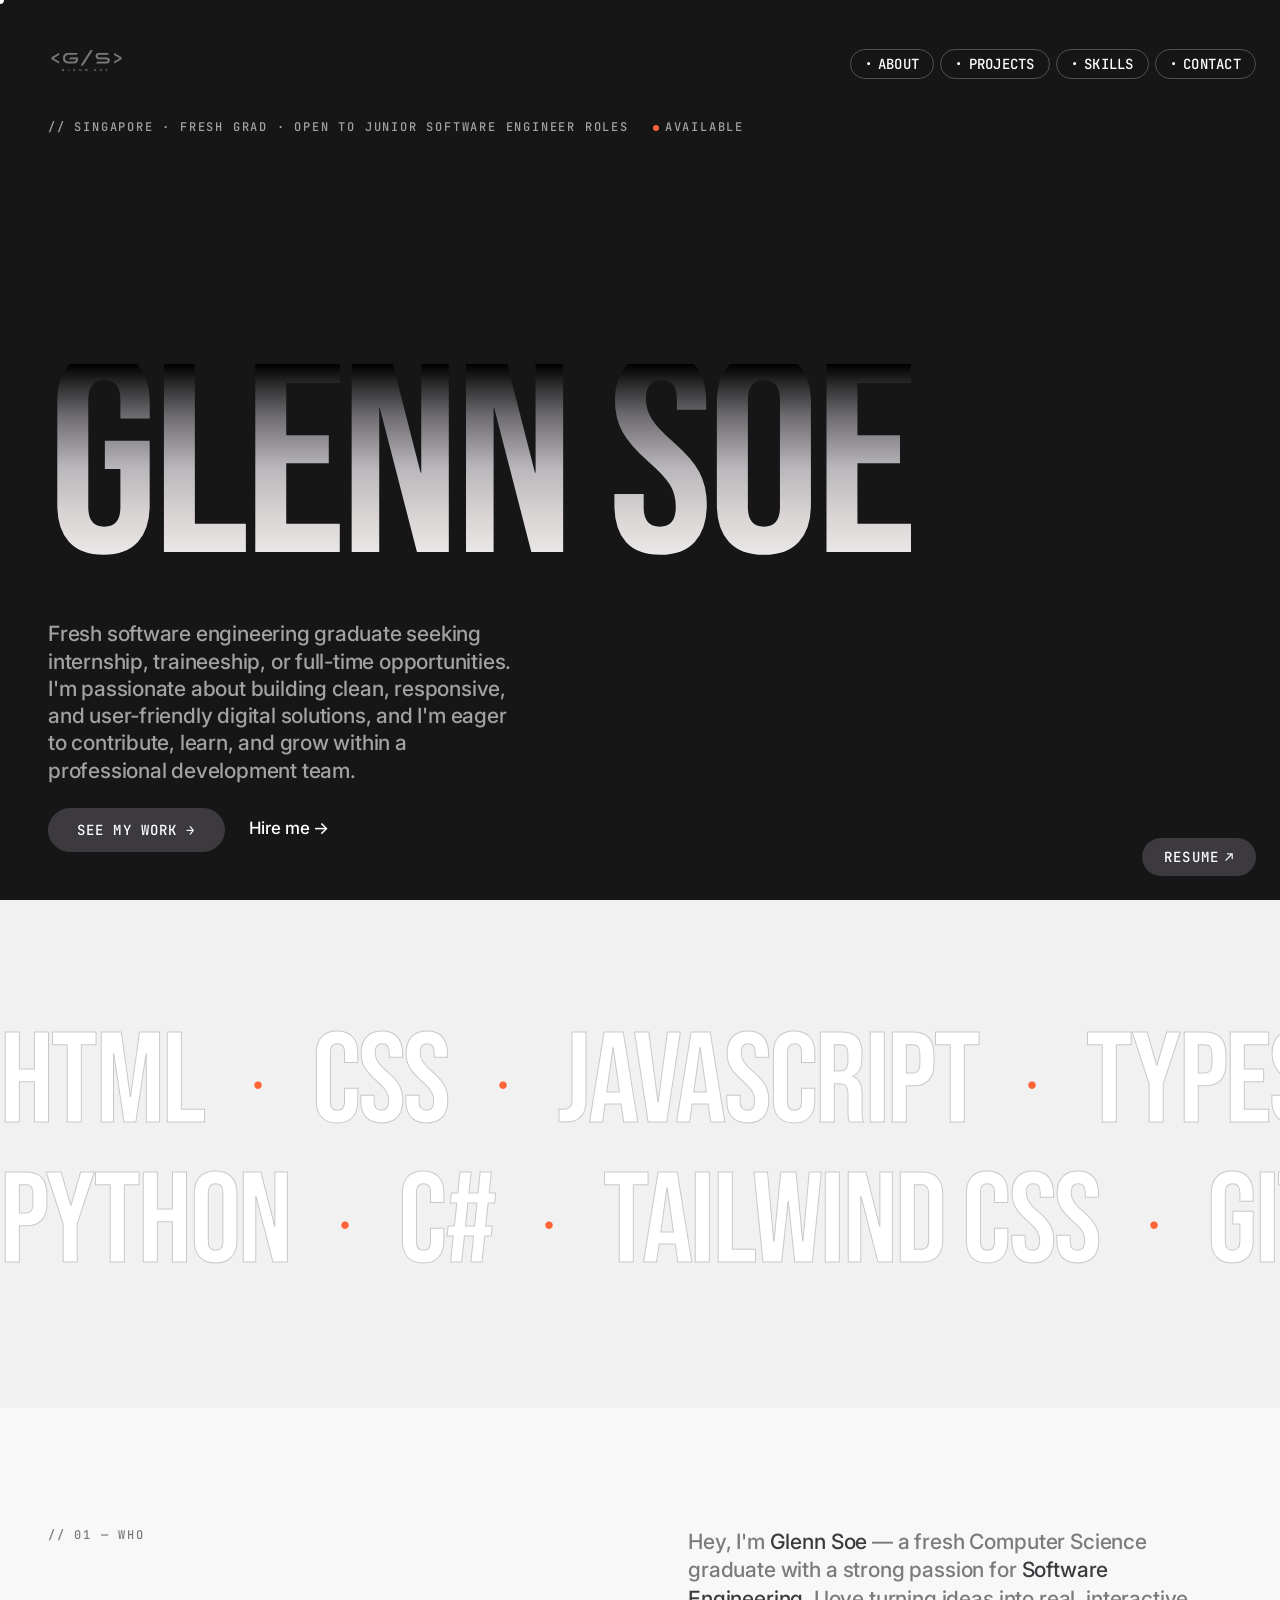
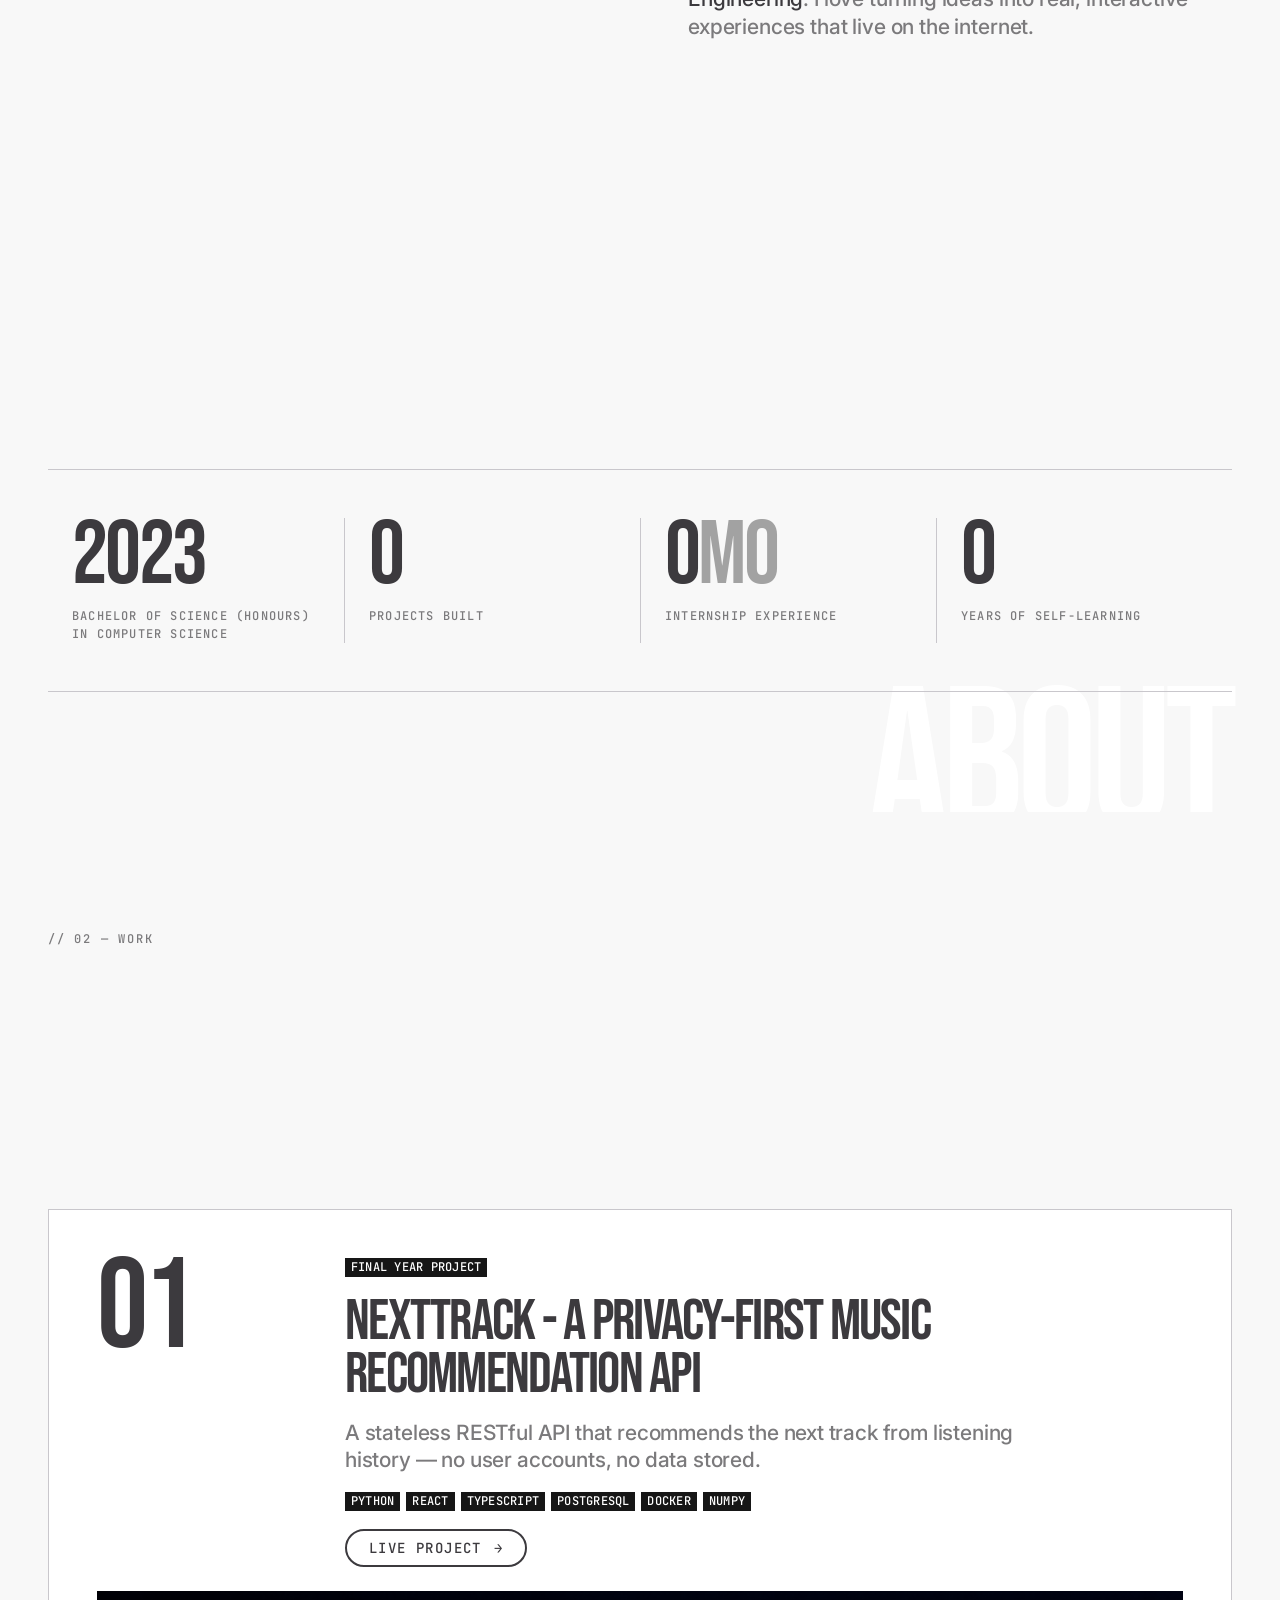
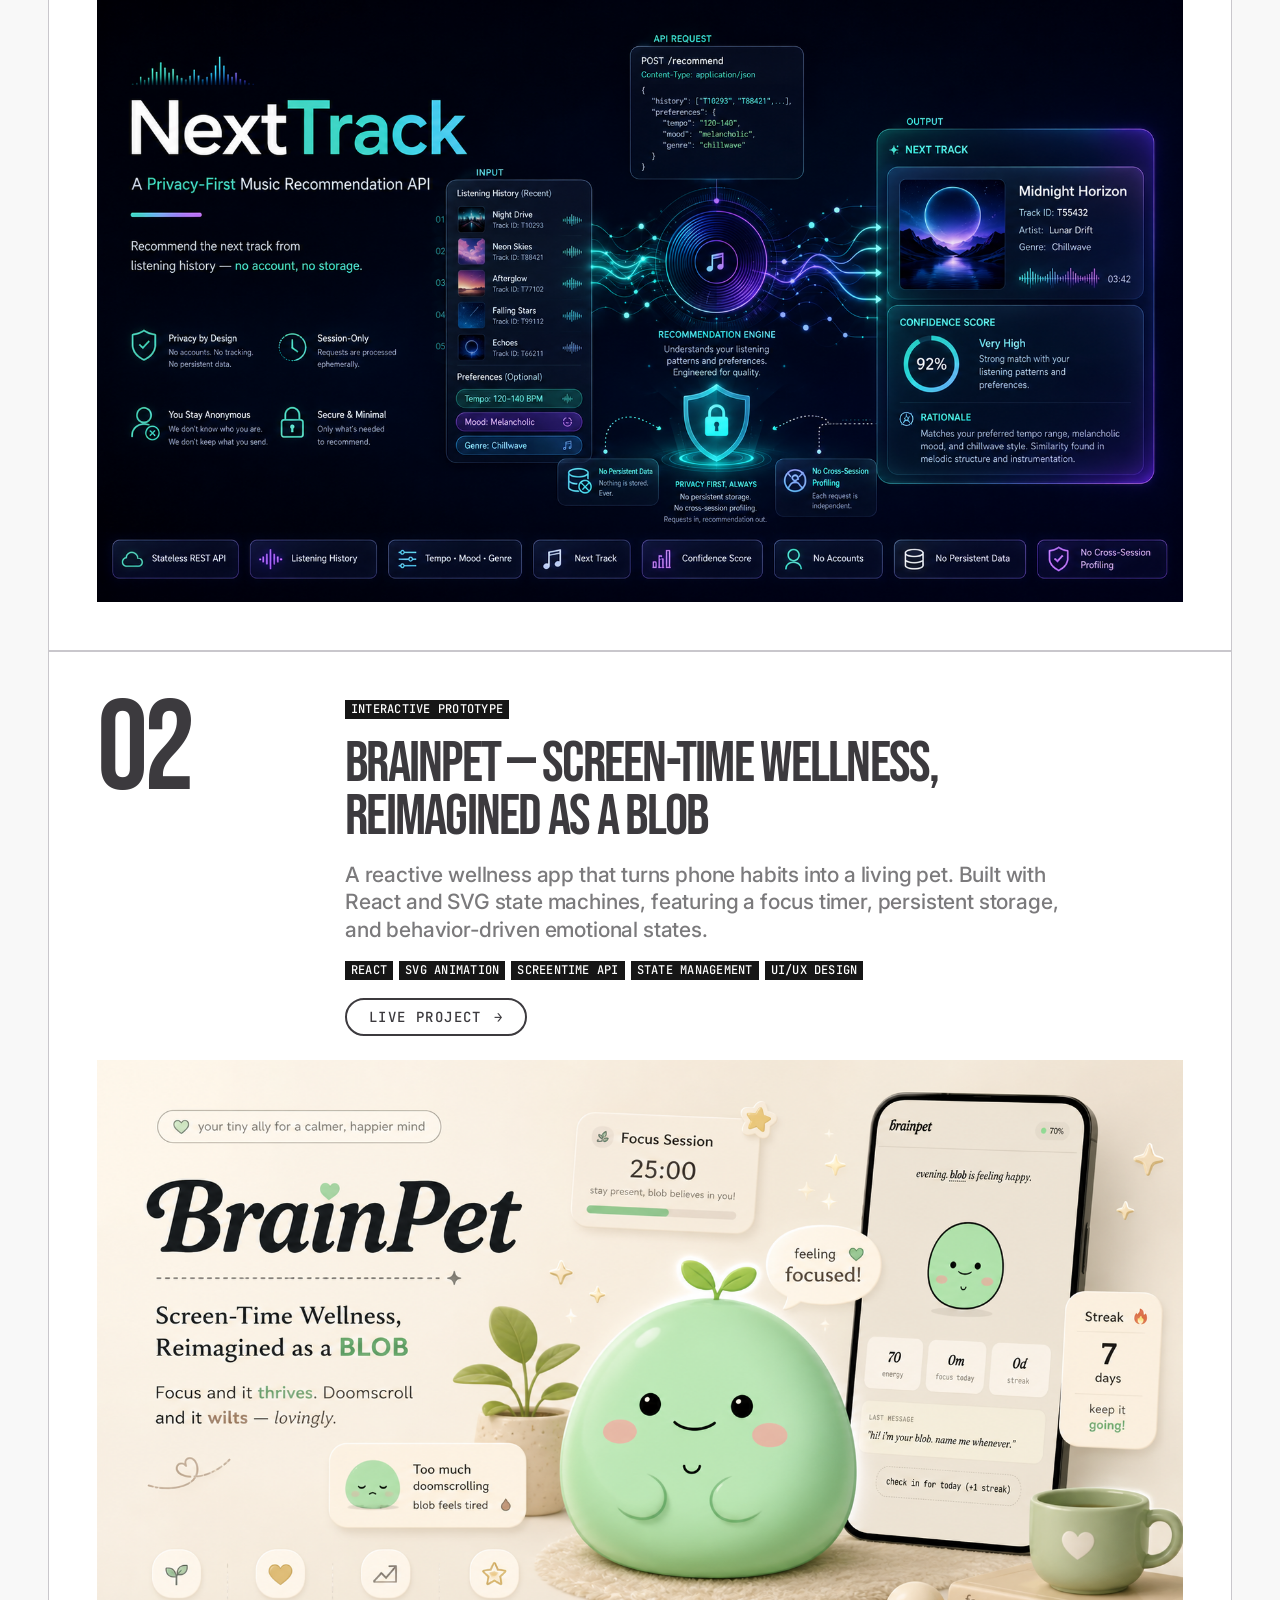
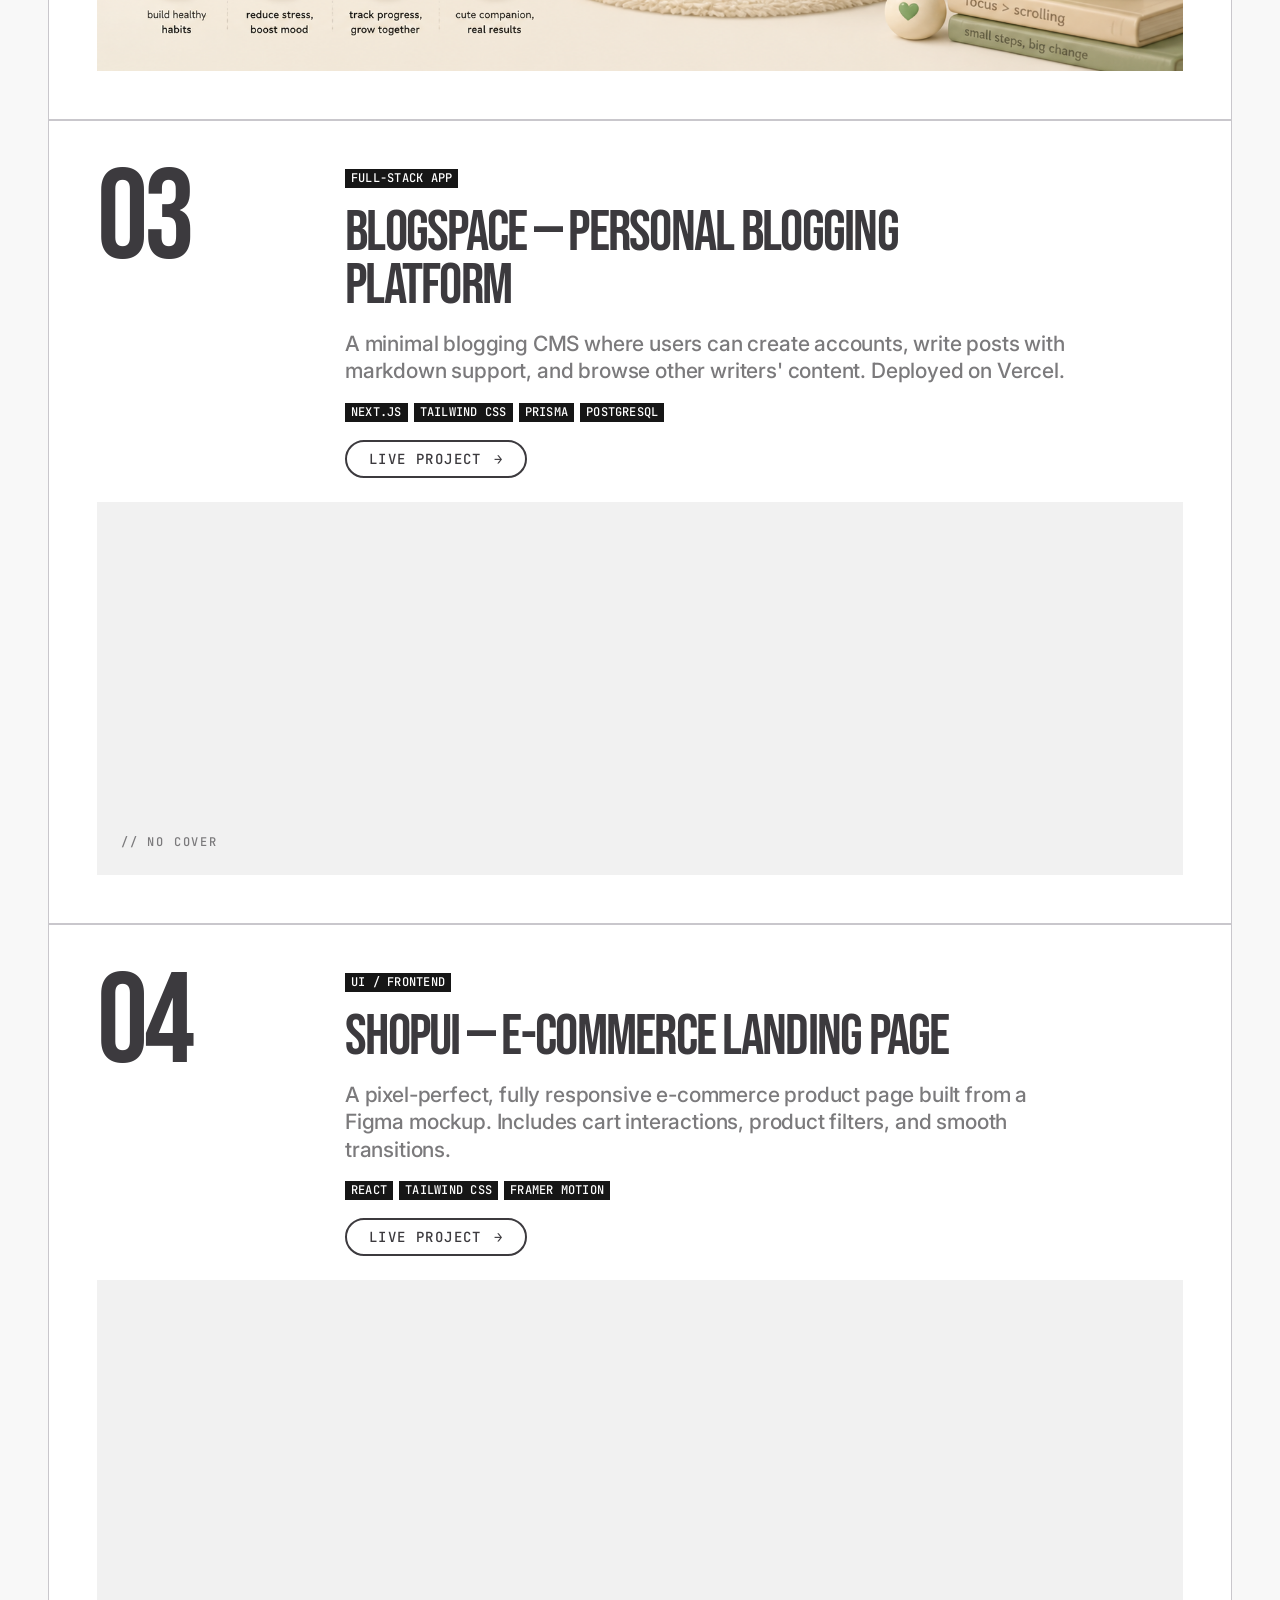
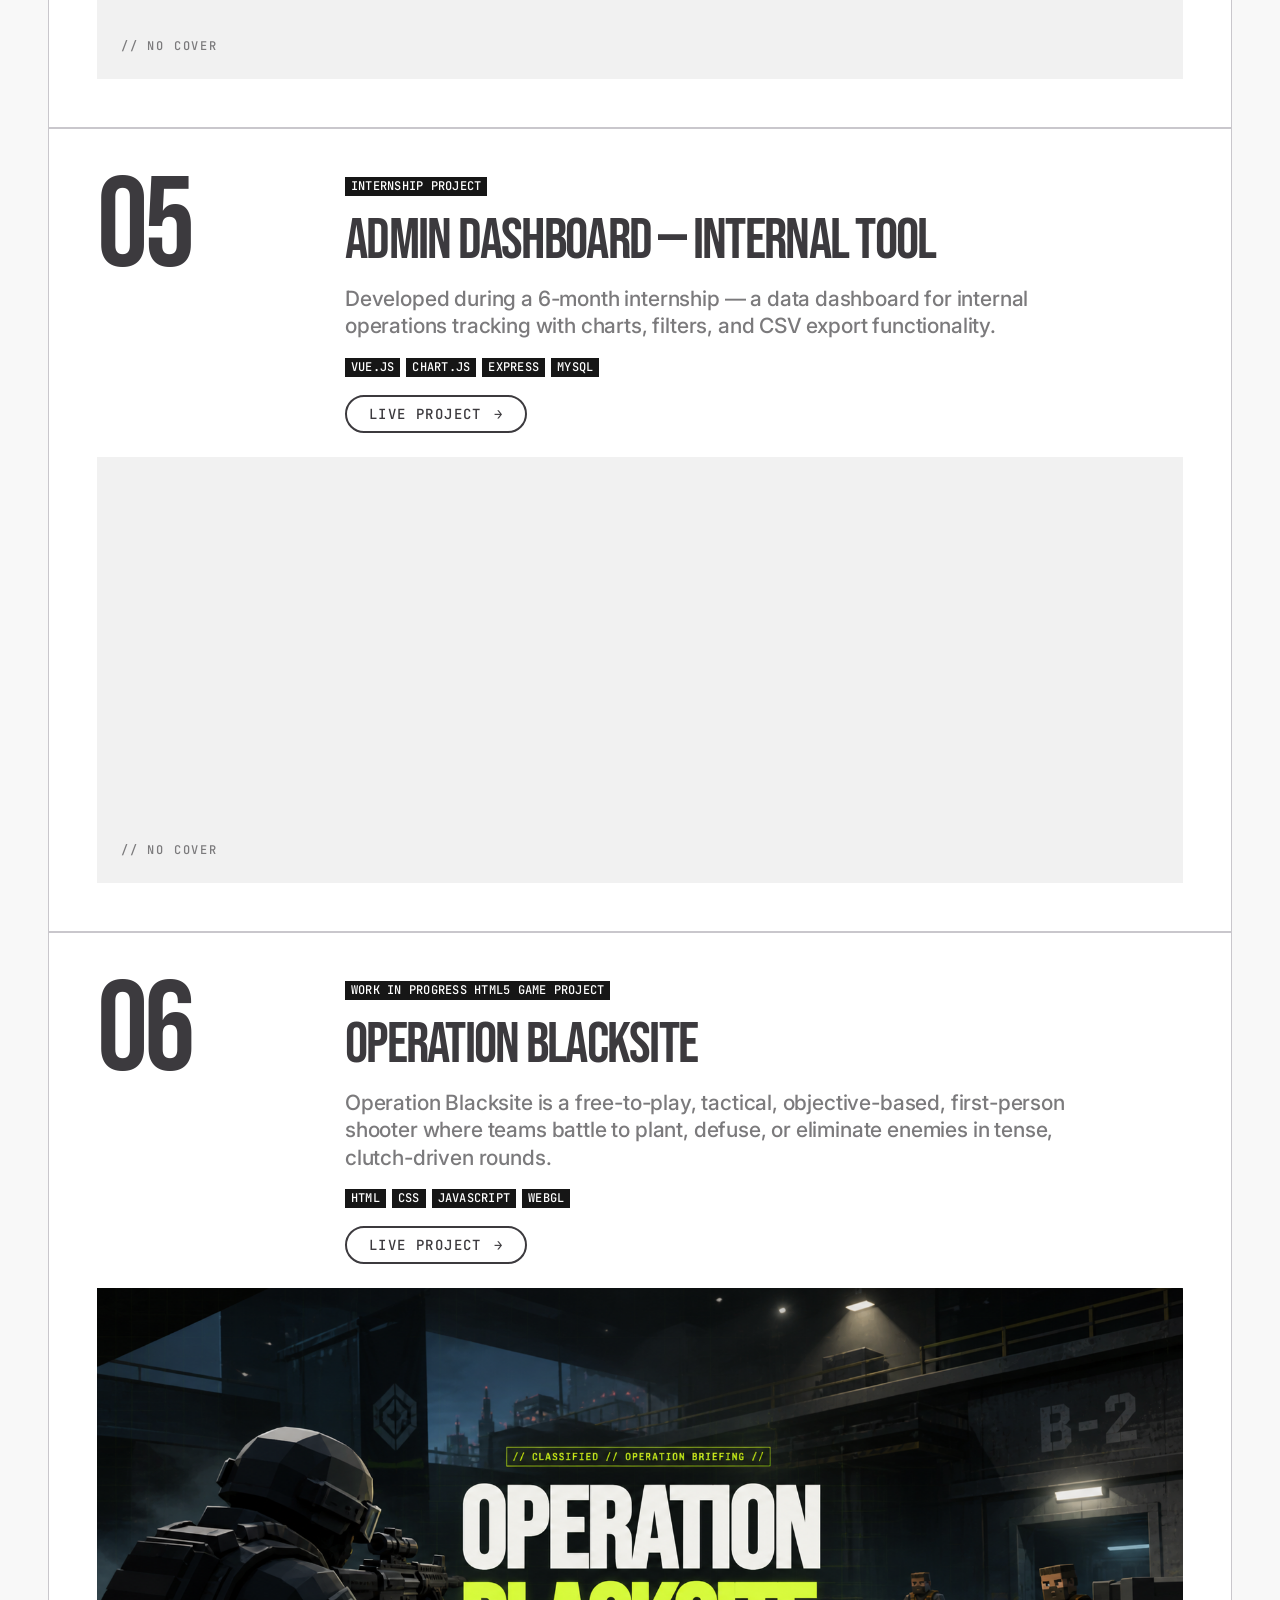
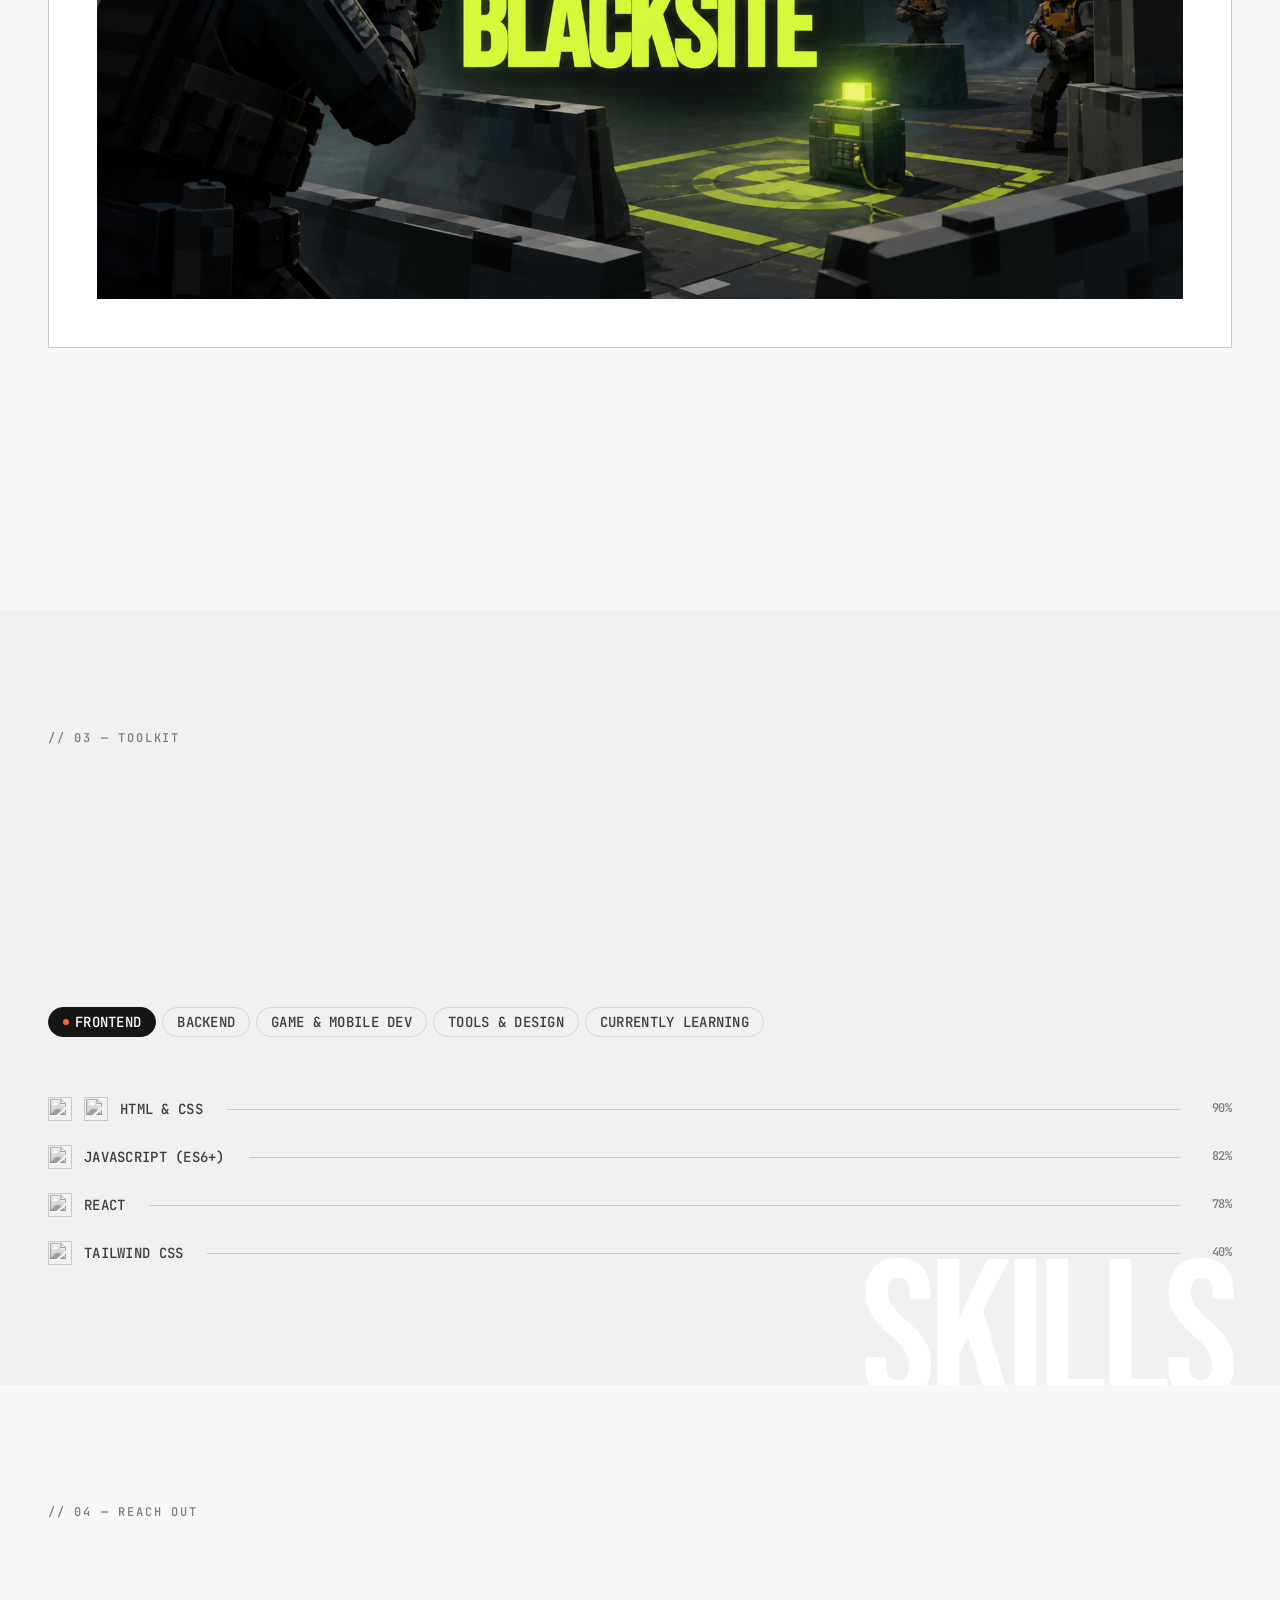
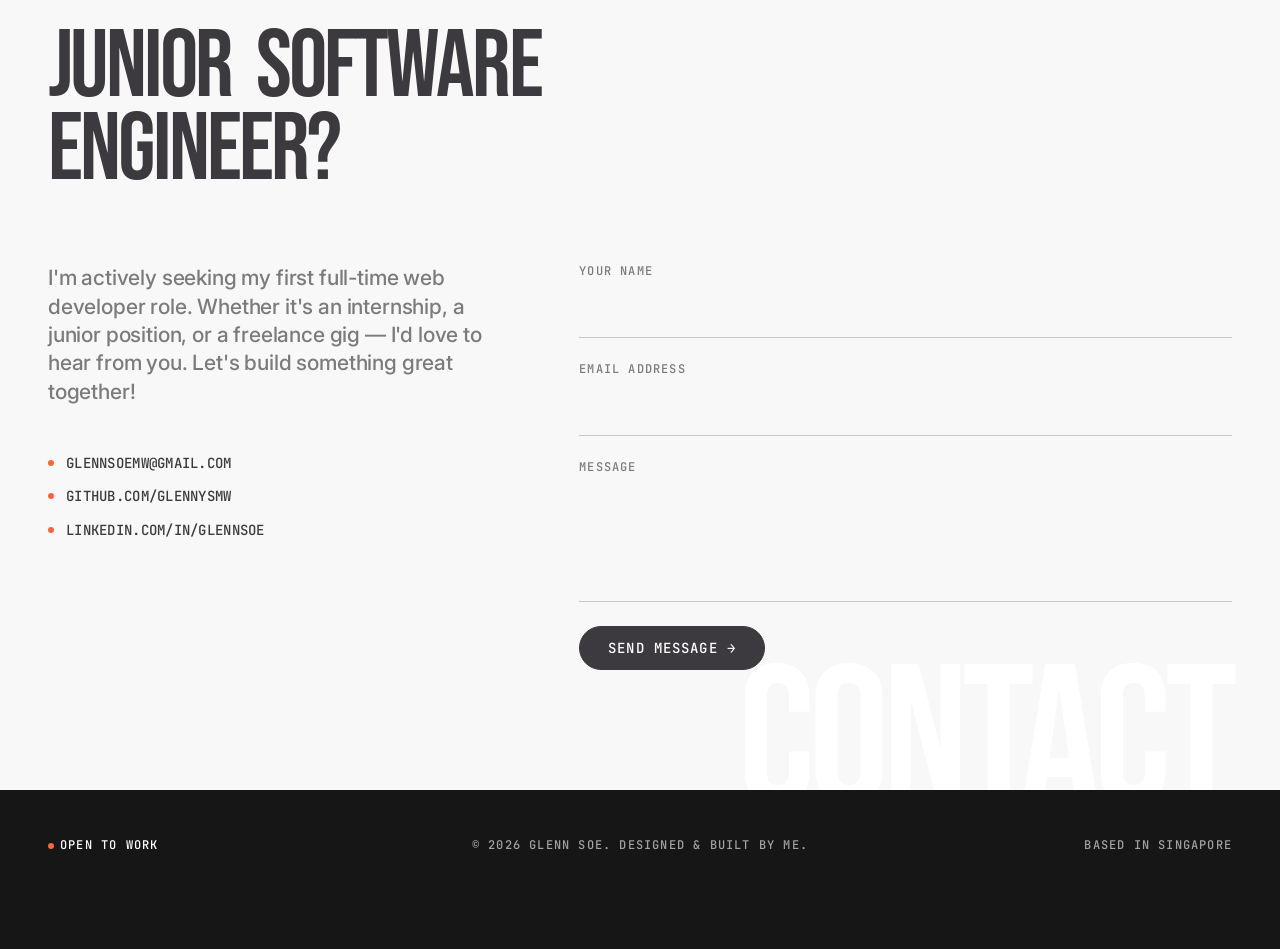
==== commit 3b2cb04e: "feat(footer): dark mono row with pulsing open-to-work Onyx footer in three mono columns — a pulsing " ====
--- a/index.html
+++ b/index.html
@@ -661,12 +661,13 @@
 
   <!-- FOOTER -->
   <footer>
-    <p>© 2026 <span>Glenn Soe</span>. Designed &amp; built by me.</p>
-    <p>Open to work <span>·</span> Based in Singapore</p>
+    <p class="footer-status"><span class="ember-dot ember-dot--pulse"></span>Open to work</p>
+    <p class="footer-center">© 2026 Glenn Soe. Designed &amp; built by me.</p>
+    <p class="footer-right">Based in Singapore</p>
   </footer>
 
   <!-- Floating Resume Button -->
-  <a href="resume.html" class="resume-fab" title="View Resume">Resume ↗</a>
+  <a href="resume.html" class="resume-fab" title="View Resume">Resume <span aria-hidden="true">↗</span></a>
 
   <script src="https://cdnjs.cloudflare.com/ajax/libs/gsap/3.12.5/gsap.min.js"></script>
   <script src="https://cdnjs.cloudflare.com/ajax/libs/gsap/3.12.5/ScrollTrigger.min.js"></script>
--- a/style.css
+++ b/style.css
@@ -1566,7 +1566,8 @@
     grid-template-columns: repeat(3, 1fr);
     align-items: center;
     gap: var(--space-24);
-    padding: var(--space-48);
+    /* Extra bottom room so the fixed resume pill never sits on the footer */
+    padding: var(--space-48) var(--space-48) var(--space-96);
     background: var(--color-onyx);
 }
 
@@ -1599,7 +1600,7 @@
         grid-template-columns: 1fr;
         justify-items: start;
         gap: var(--space-12);
-        padding: var(--space-24);
+        padding: var(--space-24) var(--space-24) var(--space-96);
     }
 
     .footer-center,
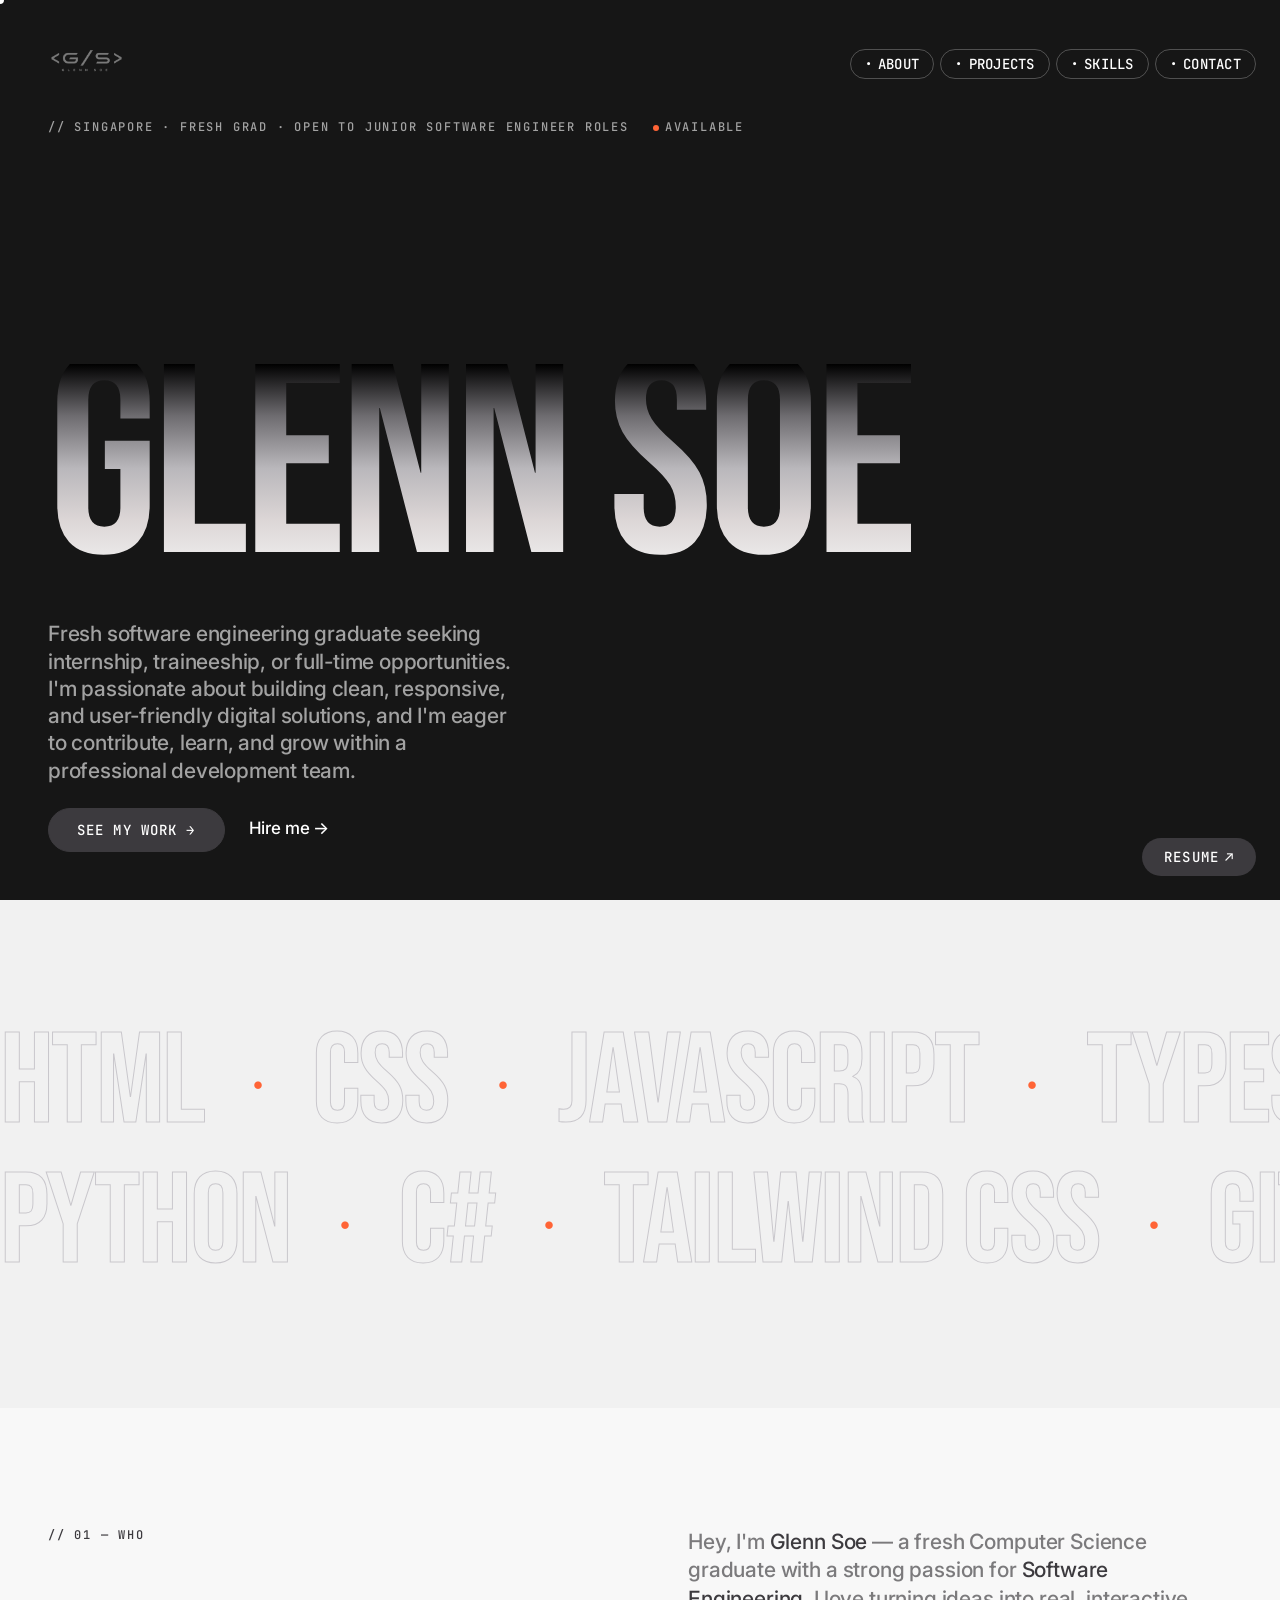
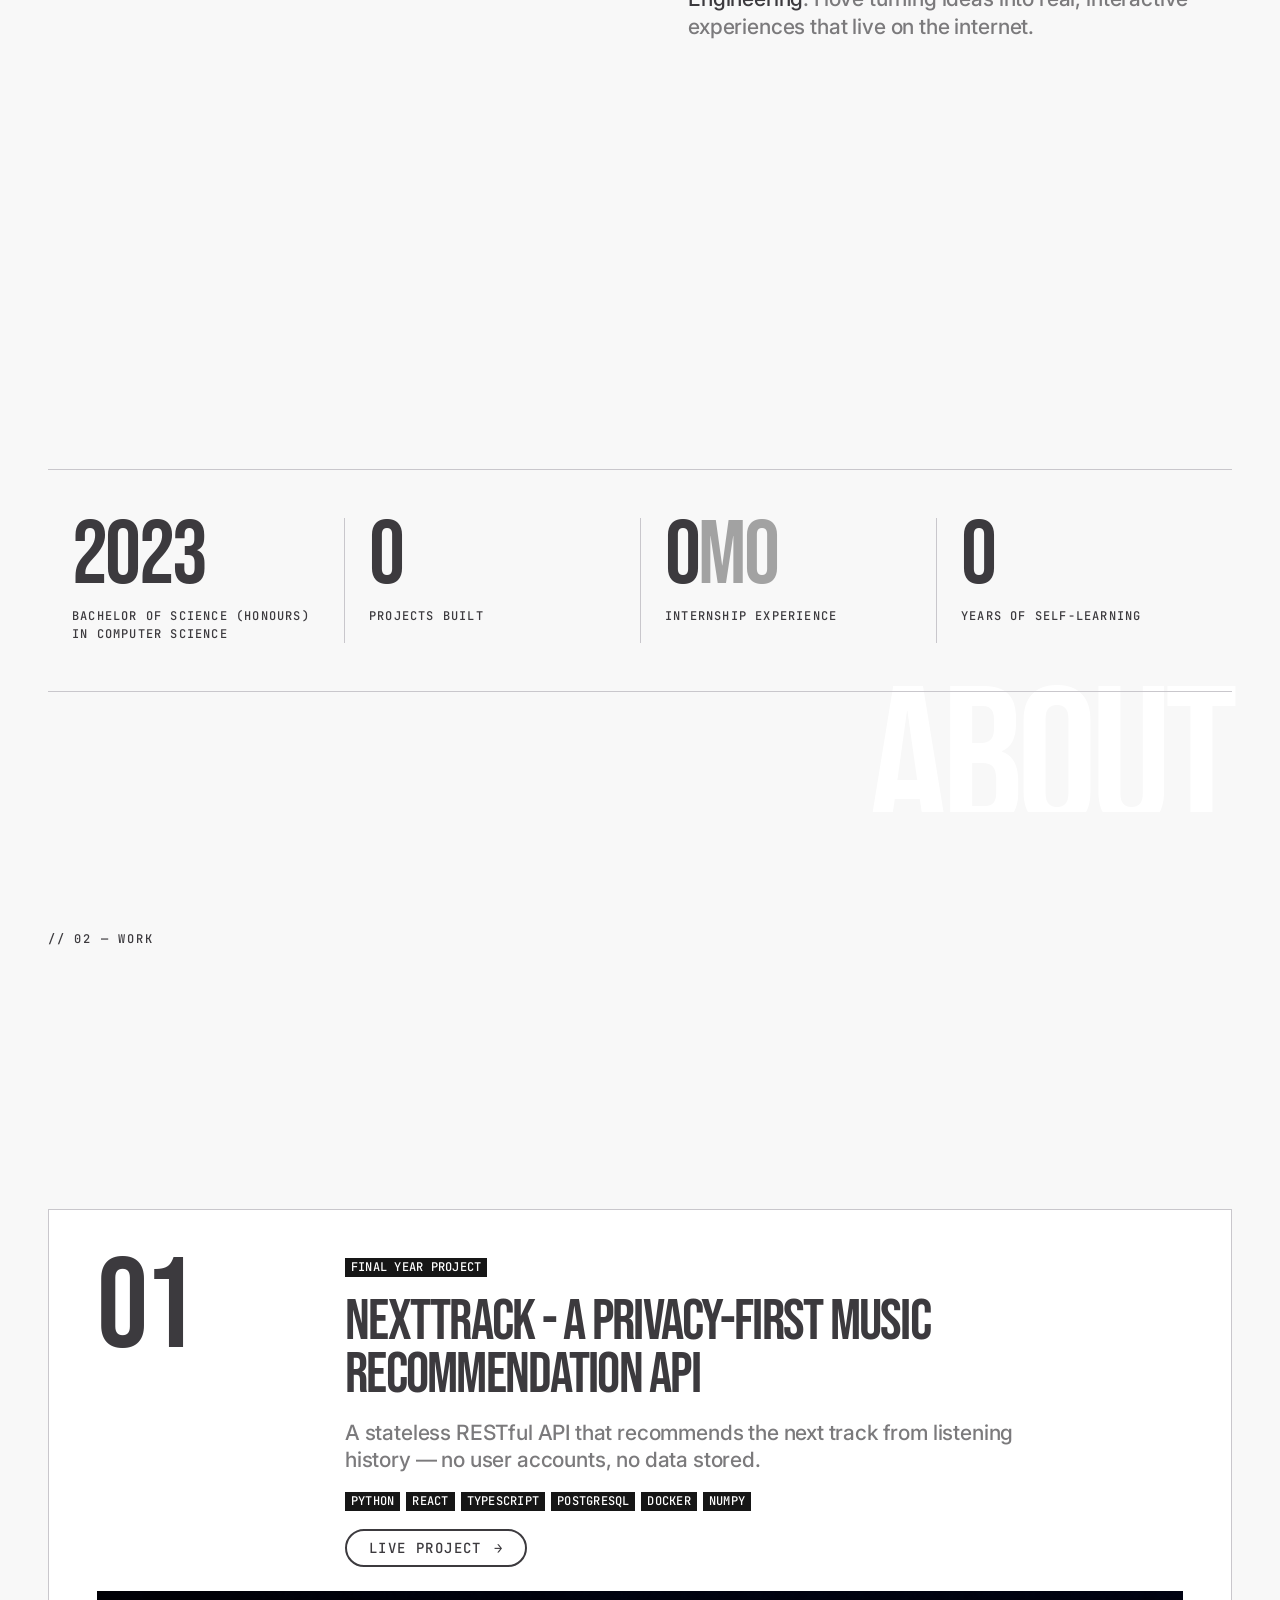
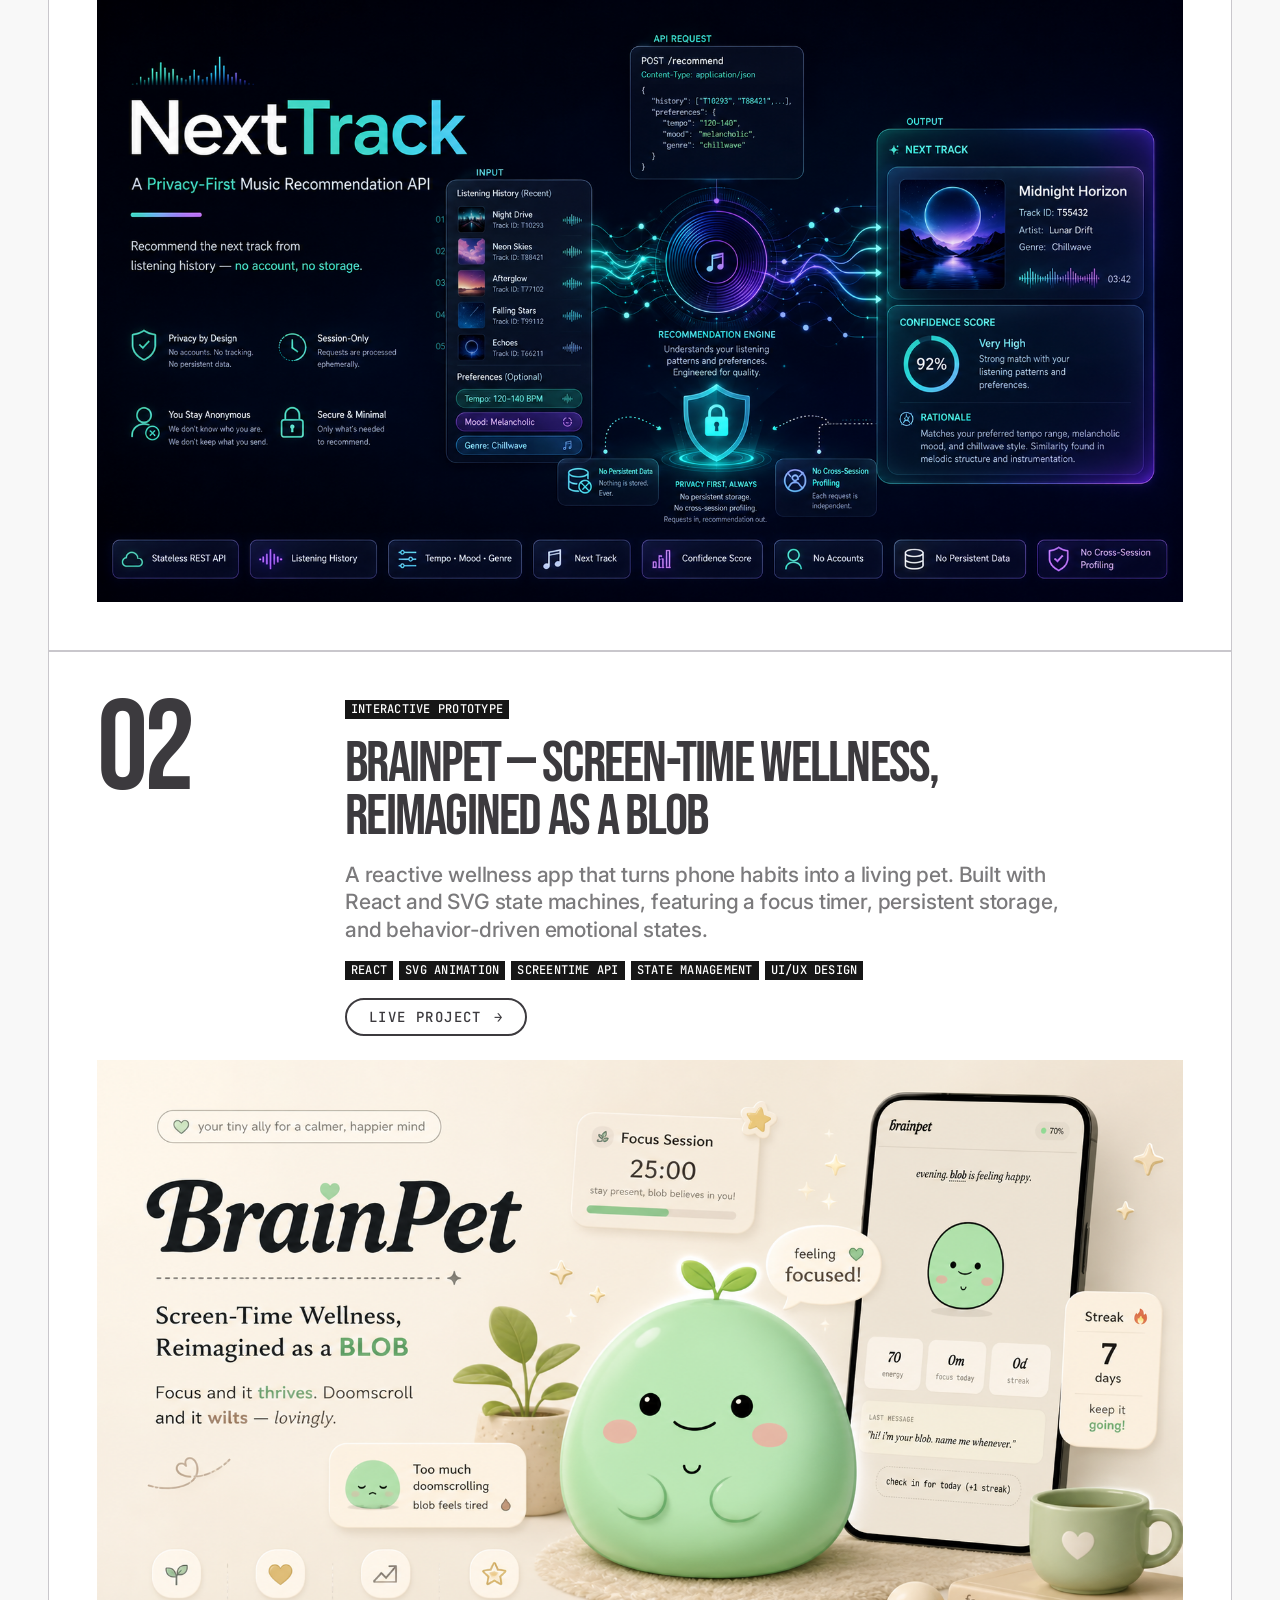
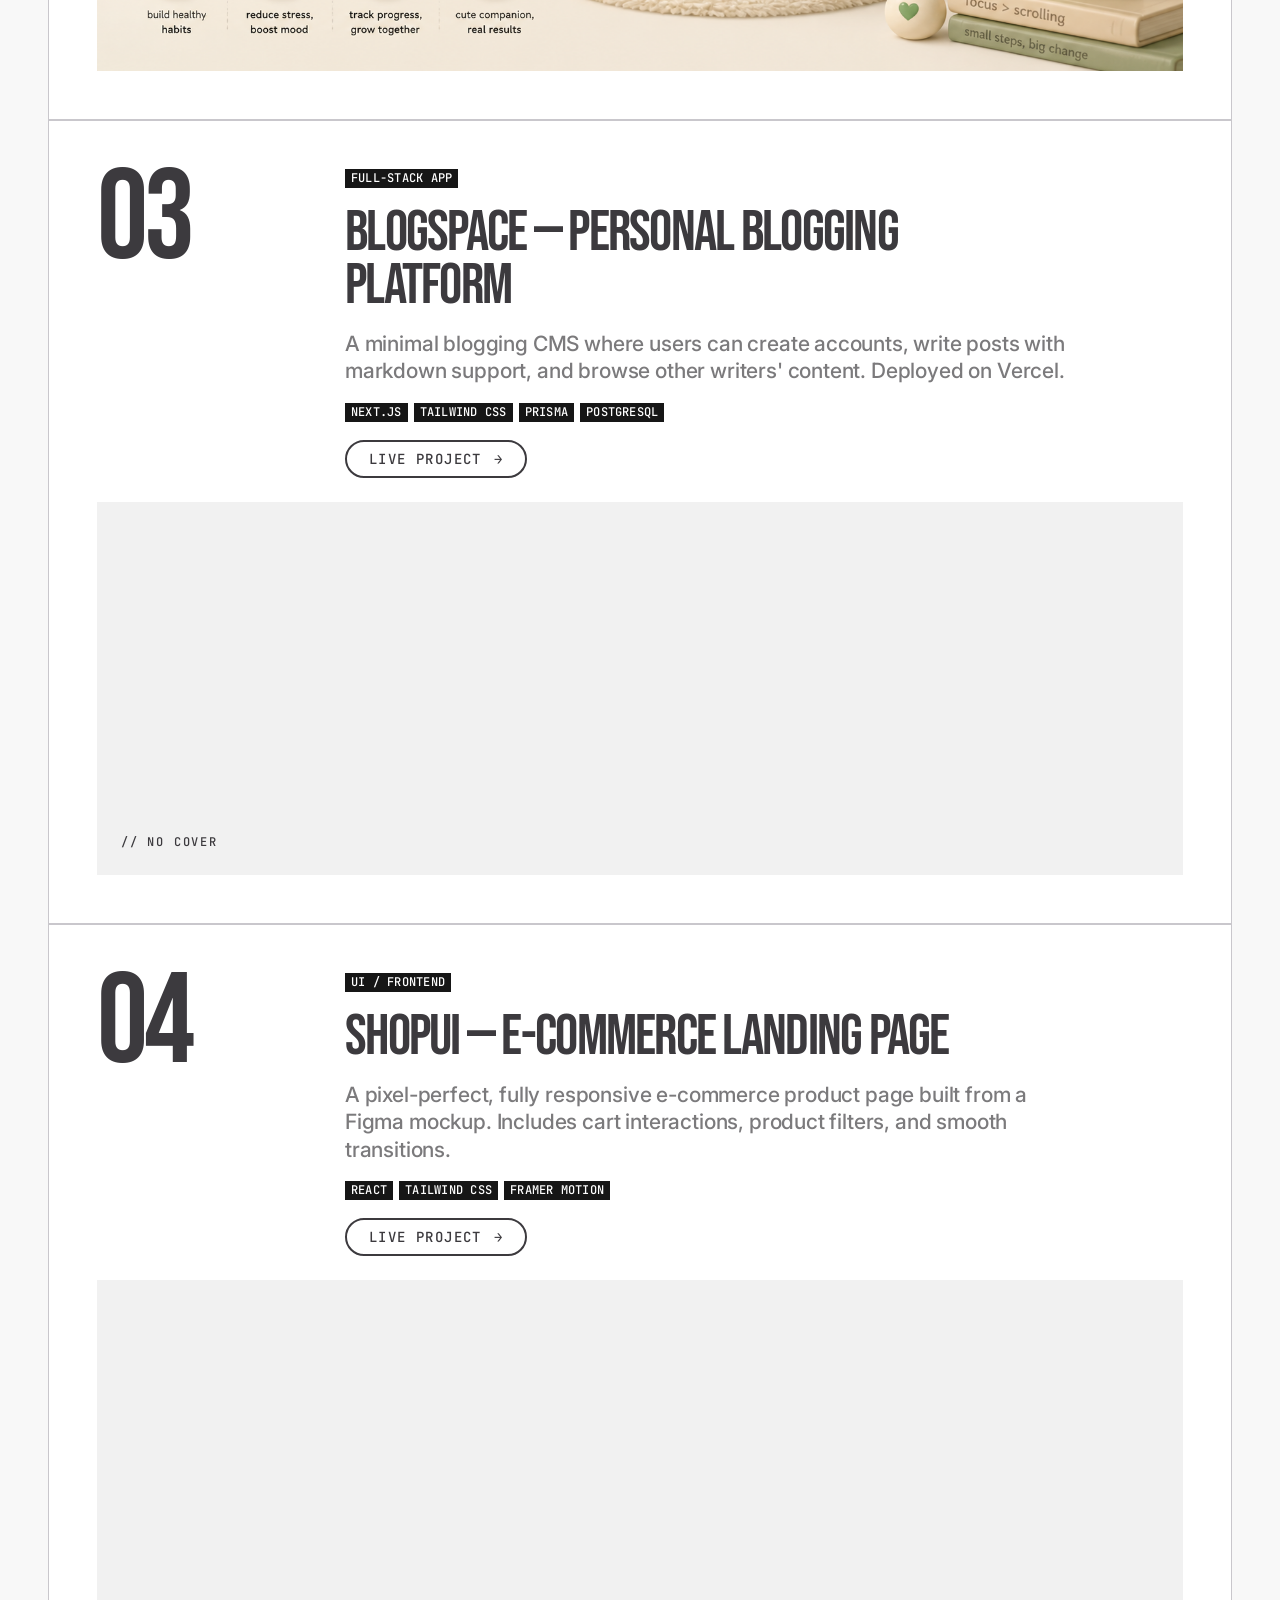
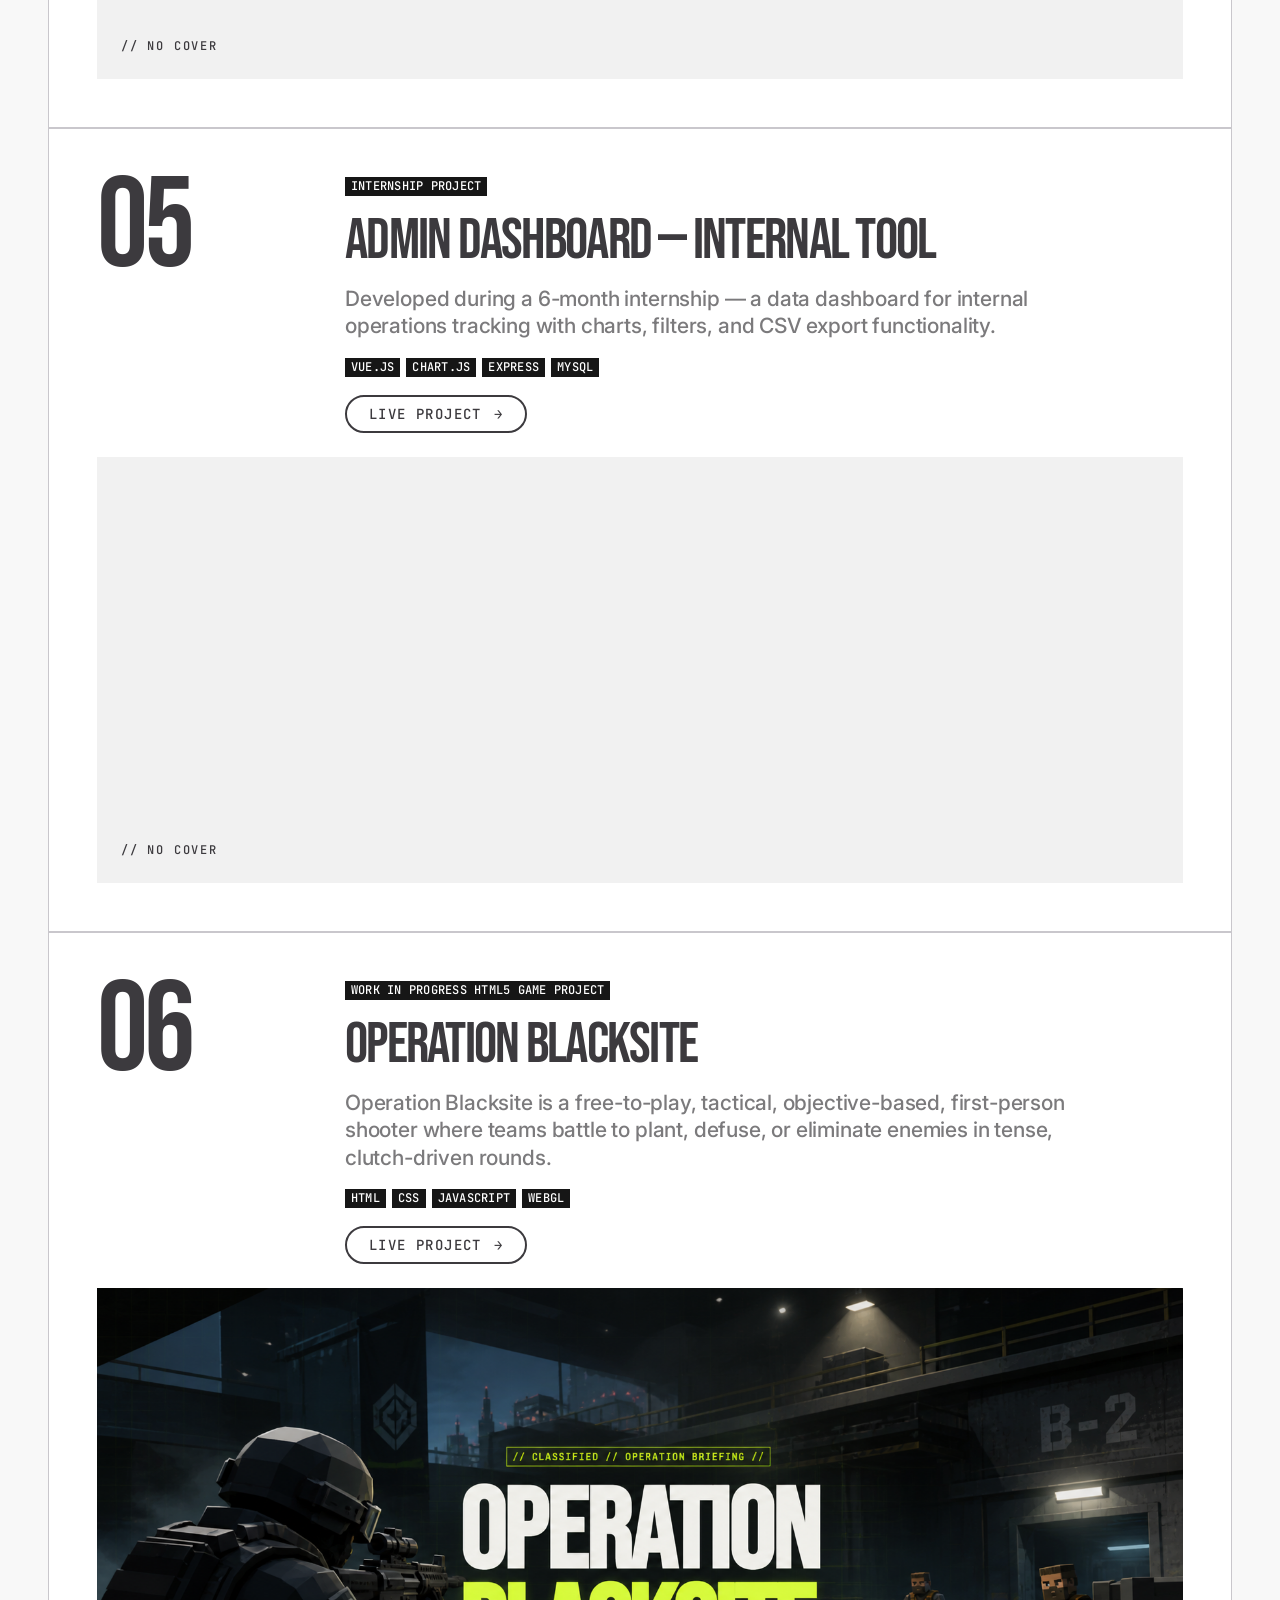
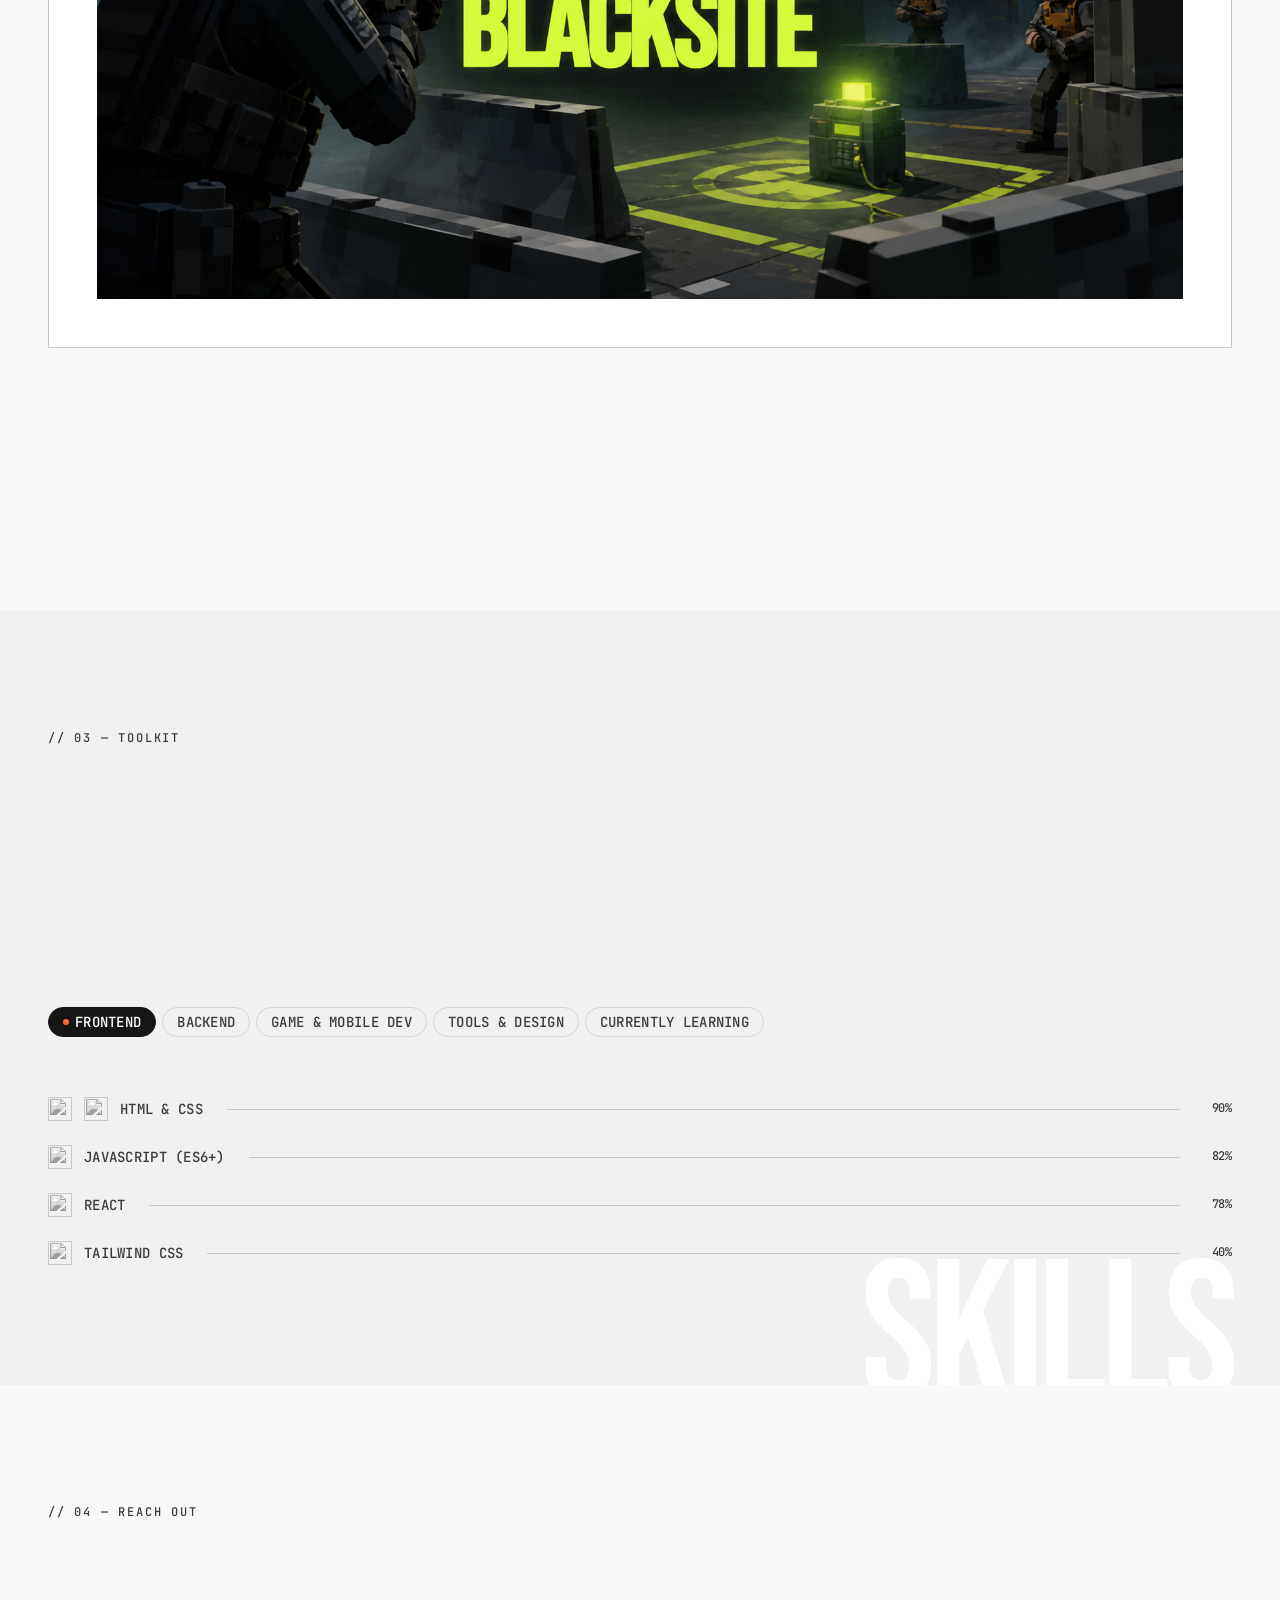
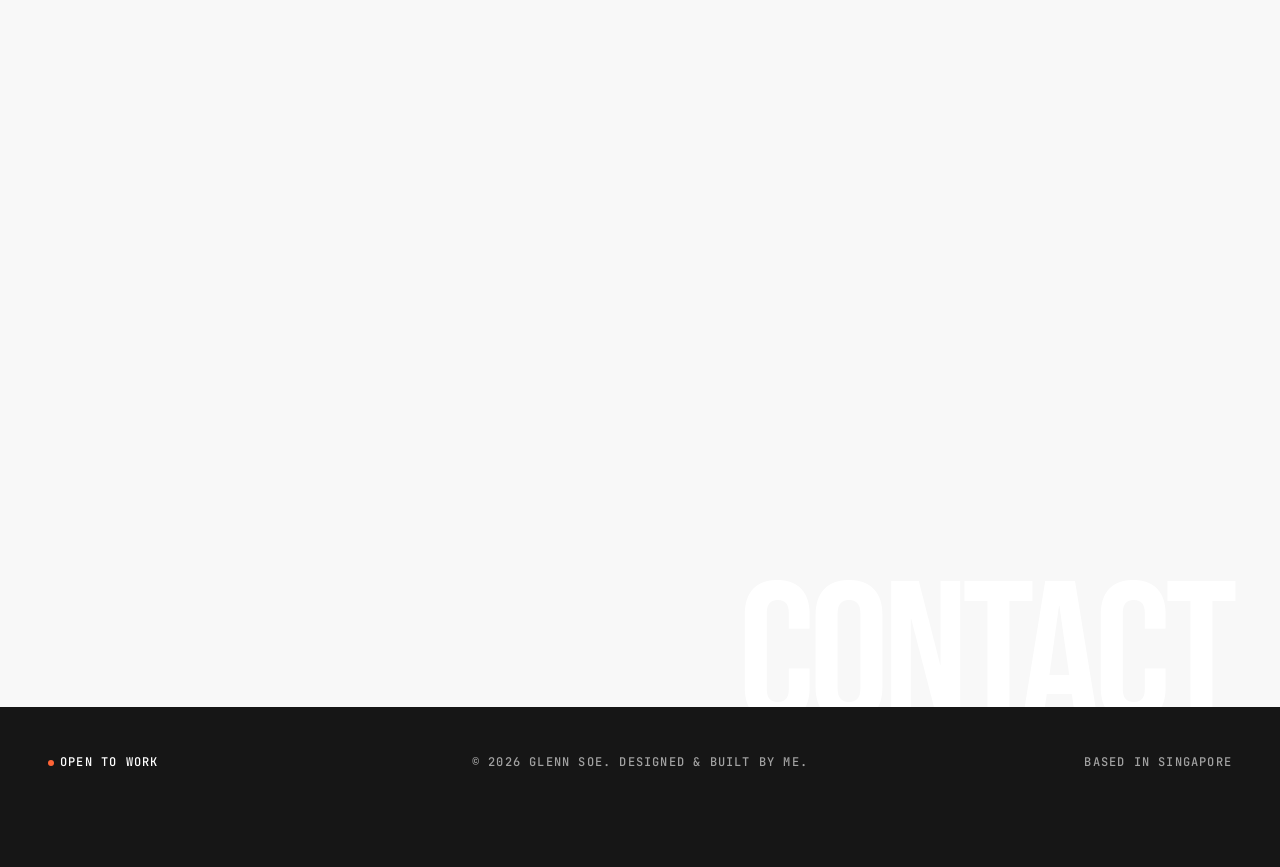
==== commit 0b4a9299: "chore(cleanup): drop Syne, red, and dead rules Verified zero hits across the repo for Syne, ff3c3c, " ====
--- a/index.html
+++ b/index.html
@@ -7,6 +7,8 @@
   <title>Glenn Soe — Software Engineer</title>
   <meta name="description"
     content="Glenn Soe — fresh software engineering graduate based in Singapore, open to junior software engineer roles." />
+  <link rel="icon"
+    href="data:image/svg+xml,%3Csvg xmlns='http://www.w3.org/2000/svg' viewBox='0 0 32 32'%3E%3Crect width='32' height='32' fill='%23161616'/%3E%3Ccircle cx='16' cy='16' r='5' fill='%23ff6436'/%3E%3C/svg%3E">
   <script>document.documentElement.classList.add('js');</script>
   <link rel="preconnect" href="https://fonts.googleapis.com">
   <link rel="preconnect" href="https://fonts.gstatic.com" crossorigin>
@@ -63,6 +65,8 @@
     <a href="#contact">Contact</a>
     <a href="resume.html" class="mobile-menu-resume">Resume ↗</a>
   </div>
+
+  <main>
 
   <!-- HERO -->
   <section id="hero">
@@ -444,7 +448,7 @@
             <div class="skill-row">
               <div class="skill-meta">
                 <span class="skill-name">
-                  <img class="skill-icon skill-icon-invert"
+                  <img class="skill-icon"
                     src="https://cdn.jsdelivr.net/gh/devicons/devicon@latest/icons/unity/unity-original.svg" alt="">
                   <img class="skill-icon"
                     src="https://cdn.jsdelivr.net/gh/devicons/devicon@latest/icons/csharp/csharp-original.svg" alt="">
@@ -458,7 +462,7 @@
             <div class="skill-row">
               <div class="skill-meta">
                 <span class="skill-name">
-                  <img class="skill-icon skill-icon-invert"
+                  <img class="skill-icon"
                     src="https://cdn.jsdelivr.net/gh/devicons/devicon@latest/icons/unrealengine/unrealengine-original.svg"
                     alt="">
                   <img class="skill-icon"
@@ -506,7 +510,7 @@
                 <span class="skill-name">
                   <img class="skill-icon"
                     src="https://cdn.jsdelivr.net/gh/devicons/devicon@latest/icons/git/git-original.svg" alt="">
-                  <img class="skill-icon skill-icon-invert"
+                  <img class="skill-icon"
                     src="https://cdn.jsdelivr.net/gh/devicons/devicon@latest/icons/github/github-original.svg" alt="">
                   Git, GitHub &amp; Fork
                 </span><span class="skill-pct">85%</span>
@@ -575,7 +579,7 @@
             <div class="skill-row">
               <div class="skill-meta">
                 <span class="skill-name">
-                  <img class="skill-icon skill-icon-invert"
+                  <img class="skill-icon"
                     src="https://cdn.jsdelivr.net/gh/devicons/devicon@latest/icons/nextjs/nextjs-original.svg" alt="">
                   Next.js
                 </span><span class="skill-pct">50%</span>
@@ -659,6 +663,8 @@
     </div>
   </section>
 
+  </main>
+
   <!-- FOOTER -->
   <footer>
     <p class="footer-status"><span class="ember-dot ember-dot--pulse"></span>Open to work</p>
--- a/style.css
+++ b/style.css
@@ -587,6 +587,25 @@
     gap: var(--space-12);
 }
 
+/* Over light content the nav needs separation from the copy beneath it.
+   Per DESIGN.md that is backdrop blur, not a solid bar — and it lifts
+   away entirely while the nav floats on the hero. */
+#navbar::before {
+    content: '';
+    position: absolute;
+    inset: calc(var(--space-24) * -1) calc(var(--space-24) * -1) calc(var(--space-12) * -1);
+    z-index: -1;
+    background: rgba(248, 248, 248, 0.72);
+    backdrop-filter: blur(5px);
+    -webkit-backdrop-filter: blur(5px);
+    border-bottom: 1px solid var(--color-silver-mist);
+    transition: opacity var(--dur-micro) var(--ease-in);
+}
+
+body.at-hero #navbar::before {
+    opacity: 0;
+}
+
 .nav-logo {
     display: flex;
     align-items: center;
@@ -850,6 +869,9 @@
 .hero-name {
     margin-top: auto;
     padding: 0 var(--gutter);
+    /* Reserve one line of the monument up front so the swap from the
+       fallback face to Bebas Neue does not shift everything below it */
+    min-height: calc(var(--text-display) * 0.74);
     font-family: var(--font-display);
     font-weight: 400;
     font-size: var(--text-display);
@@ -930,6 +952,9 @@
 
 .marquee-row {
     overflow: hidden;
+    /* Reserve the row height before the display face loads, so tripling
+       the track and swapping the font do not shift the page */
+    min-height: clamp(72px, 10vw, 160px);
 }
 
 .marquee-row+.marquee-row {
@@ -950,7 +975,8 @@
     line-height: 1;
     letter-spacing: -0.02em;
     text-transform: uppercase;
-    color: var(--color-pure-white);
+    /* Outline only — this strip is decorative texture, not reading matter */
+    color: transparent;
     -webkit-text-stroke: 1px var(--color-silver-mist);
     white-space: nowrap;
 }
@@ -1104,7 +1130,7 @@
     position: relative;
 }
 
-.project-card {
+.sticky-stack .project-card {
     position: sticky;
     top: var(--space-96);
     min-height: calc(100vh - var(--space-96));
@@ -1200,9 +1226,12 @@
     color: var(--color-pure-white);
 }
 
-.project-media {
+.sticky-stack .project-media {
     flex: 1;
     min-height: 220px;
+}
+
+.project-media {
     overflow: hidden;
     background: var(--color-fog);
 }
@@ -1239,7 +1268,7 @@
     }
 
     /* Stacking is a desktop conceit — cards simply flow on small screens */
-    .project-card {
+    .sticky-stack .project-card {
         position: static;
         min-height: 0;
         gap: var(--space-24);
@@ -1247,7 +1276,7 @@
         transform: none !important;
     }
 
-    .project-card+.project-card {
+    .sticky-stack .project-card+.project-card {
         margin-top: var(--space-24);
     }
 
@@ -1256,7 +1285,7 @@
         gap: var(--space-18);
     }
 
-    .project-media {
+    .sticky-stack .project-media {
         min-height: 0;
         aspect-ratio: 16 / 9;
     }
@@ -1636,3 +1665,597 @@
 .resume-fab:hover {
     background: var(--color-onyx);
 }
+
+/* ============================================================
+   PROJECTS PAGE (projects.html)
+   ============================================================ */
+#projects-page {
+    min-height: 100vh;
+    padding: var(--space-120) var(--gutter) var(--space-96);
+}
+
+.back-link {
+    display: inline-flex;
+    align-items: center;
+    gap: var(--space-6);
+    margin-bottom: var(--space-48);
+    font-family: var(--font-mono);
+    font-weight: 500;
+    font-size: var(--text-micro);
+    text-transform: uppercase;
+    letter-spacing: 0.1em;
+    color: var(--color-stone);
+    border-bottom: 1px solid transparent;
+    padding-bottom: 2px;
+    transition: color var(--dur-micro) var(--ease-in),
+        border-color var(--dur-micro) var(--ease-in);
+}
+
+.back-link:hover {
+    color: var(--color-graphite);
+    border-bottom-color: var(--color-graphite);
+}
+
+.projects-page-intro {
+    margin-bottom: var(--space-60);
+}
+
+.projects-page-intro p {
+    max-width: 520px;
+    margin-top: var(--space-24);
+    font-size: var(--text-body);
+    line-height: 1.35;
+    color: var(--color-stone);
+}
+
+.filter-bar {
+    display: flex;
+    flex-wrap: wrap;
+    gap: var(--space-6);
+    margin-bottom: var(--space-24);
+}
+
+.filter-btn {
+    display: inline-flex;
+    align-items: center;
+    gap: var(--space-6);
+    padding: 7px 14px;
+    background: transparent;
+    border: 1px solid rgba(60, 58, 62, 0.15);
+    border-radius: var(--radius-nav);
+    font-family: var(--font-mono);
+    font-weight: 500;
+    font-size: var(--text-caption);
+    line-height: 1;
+    text-transform: uppercase;
+    letter-spacing: 0.02em;
+    color: var(--color-graphite);
+    transition: background var(--dur-micro) var(--ease-in),
+        color var(--dur-micro) var(--ease-in),
+        border-color var(--dur-micro) var(--ease-in);
+}
+
+.filter-btn:hover {
+    background: rgba(60, 58, 62, 0.06);
+}
+
+.filter-btn.active {
+    background: var(--color-onyx);
+    border-color: var(--color-onyx);
+    color: var(--color-pure-white);
+}
+
+.filter-btn.active::before {
+    content: '';
+    width: 6px;
+    height: 6px;
+    border-radius: 50%;
+    background: var(--color-ember-orange);
+}
+
+.page-count {
+    margin-bottom: var(--space-24);
+    font-family: var(--font-mono);
+    font-weight: 500;
+    font-size: var(--text-micro);
+    text-transform: uppercase;
+    letter-spacing: 0.1em;
+    color: var(--color-stone);
+}
+
+.projects-page-grid {
+    display: grid;
+    grid-template-columns: repeat(3, 1fr);
+    gap: var(--space-24);
+}
+
+.projects-page-grid .project-card {
+    display: flex;
+    flex-direction: column;
+    align-items: flex-start;
+    gap: var(--space-12);
+    background: var(--color-pure-white);
+    border: 1px solid var(--color-silver-mist);
+    border-radius: var(--radius-cards);
+    padding: var(--space-24);
+}
+
+/* display:flex above would otherwise beat the UA [hidden] rule */
+.projects-page-grid .project-card[hidden] {
+    display: none;
+}
+
+.projects-page-grid .project-num {
+    font-size: var(--text-heading-sm);
+    line-height: 1;
+    /* Silver-mist reads 1.67:1 on white — stone keeps it quiet and legible */
+    color: var(--color-stone);
+}
+
+.projects-page-grid .project-title {
+    font-size: var(--text-subheading);
+    line-height: 1.05;
+    letter-spacing: -0.01em;
+}
+
+.projects-page-grid .project-desc {
+    font-size: var(--text-body-sm);
+    line-height: 1.4;
+}
+
+.projects-page-grid .project-media {
+    width: 100%;
+    aspect-ratio: 16 / 9;
+}
+
+.projects-page-grid .project-media img {
+    width: 100%;
+    height: 100%;
+    object-fit: cover;
+    transition: transform var(--dur-micro) var(--ease-in);
+}
+
+/* Depth comes from the lift alone — no shadow */
+.projects-page-grid .project-card:hover .project-media img {
+    transform: translateY(-6px);
+}
+
+.projects-page-grid .project-link {
+    margin-top: auto;
+}
+
+@media (max-width: 1200px) {
+    .projects-page-grid {
+        grid-template-columns: repeat(2, 1fr);
+    }
+}
+
+@media (max-width: 768px) {
+    #projects-page {
+        padding: var(--space-96) var(--gutter) var(--space-72);
+    }
+
+    .projects-page-grid {
+        grid-template-columns: 1fr;
+    }
+}
+
+/* ============================================================
+   RESUME PAGE (resume.html)
+   ============================================================ */
+#resume-page {
+    max-width: 1100px;
+    margin: 0 auto;
+    padding: var(--space-120) var(--gutter) var(--space-96);
+}
+
+.resume-topbar {
+    display: flex;
+    justify-content: space-between;
+    align-items: center;
+    flex-wrap: wrap;
+    gap: var(--space-12);
+    margin-bottom: var(--space-72);
+}
+
+.resume-topbar .back-link {
+    margin-bottom: 0;
+}
+
+.resume-actions {
+    display: flex;
+    flex-wrap: wrap;
+    gap: var(--space-6);
+}
+
+.resume-btn {
+    display: inline-flex;
+    align-items: center;
+    gap: var(--space-6);
+    padding: 7px 14px;
+    background: transparent;
+    border: 1px solid rgba(60, 58, 62, 0.15);
+    border-radius: var(--radius-nav);
+    font-family: var(--font-mono);
+    font-weight: 500;
+    font-size: var(--text-caption);
+    line-height: 1;
+    text-transform: uppercase;
+    letter-spacing: 0.02em;
+    color: var(--color-graphite);
+    transition: background var(--dur-micro) var(--ease-in);
+}
+
+.resume-btn:hover {
+    background: rgba(60, 58, 62, 0.06);
+}
+
+.resume-header {
+    border-bottom: 1px solid var(--color-silver-mist);
+    padding-bottom: var(--space-48);
+    margin-bottom: var(--space-72);
+}
+
+/* Monument page title — black to silver, readable on paper */
+.resume-header h1 {
+    font-family: var(--font-display);
+    font-weight: 400;
+    font-size: clamp(96px, 20vw, 200px);
+    line-height: 0.74;
+    letter-spacing: -0.02em;
+    text-transform: uppercase;
+    background: linear-gradient(var(--color-onyx), var(--color-silver-mist));
+    -webkit-background-clip: text;
+    background-clip: text;
+    -webkit-text-fill-color: transparent;
+    color: transparent;
+}
+
+.resume-role {
+    margin: var(--space-24) 0 var(--space-18);
+    font-family: var(--font-mono);
+    font-weight: 500;
+    font-size: var(--text-caption);
+    text-transform: uppercase;
+    letter-spacing: 0.15em;
+    color: var(--color-stone);
+}
+
+.resume-contact {
+    display: flex;
+    flex-wrap: wrap;
+    gap: var(--space-6) var(--space-24);
+}
+
+.resume-contact a,
+.resume-contact span {
+    font-family: var(--font-mono);
+    font-weight: 500;
+    font-size: var(--text-caption);
+    text-transform: uppercase;
+    letter-spacing: 0.02em;
+    color: var(--color-graphite);
+    border-bottom: 1px solid transparent;
+    padding-bottom: 2px;
+    transition: border-color var(--dur-micro) var(--ease-in);
+}
+
+.resume-contact a:hover {
+    border-bottom-color: var(--color-graphite);
+}
+
+.resume-grid {
+    display: grid;
+    grid-template-columns: 1fr 300px;
+    gap: var(--space-72);
+    align-items: start;
+}
+
+.resume-block {
+    margin-bottom: var(--space-72);
+}
+
+.resume-block h2 {
+    margin-bottom: var(--space-24);
+    font-family: var(--font-mono);
+    font-weight: 500;
+    font-size: var(--text-micro);
+    text-transform: uppercase;
+    letter-spacing: 0.15em;
+    color: var(--color-stone);
+}
+
+.resume-item {
+    padding: var(--space-24) 0;
+    border-top: 1px solid var(--color-silver-mist);
+}
+
+.resume-item-head {
+    display: flex;
+    justify-content: space-between;
+    align-items: baseline;
+    flex-wrap: wrap;
+    gap: var(--space-6) var(--space-24);
+    margin-bottom: var(--space-6);
+}
+
+.resume-item-title {
+    font-family: var(--font-display);
+    font-weight: 400;
+    font-size: clamp(30px, 4vw, 48px);
+    line-height: 0.95;
+    letter-spacing: -0.03em;
+    text-transform: uppercase;
+    color: var(--color-graphite);
+}
+
+.resume-item-date {
+    font-family: var(--font-mono);
+    font-weight: 500;
+    font-size: var(--text-micro);
+    text-transform: uppercase;
+    letter-spacing: 0.1em;
+    color: var(--color-stone);
+    white-space: nowrap;
+}
+
+.resume-item-sub {
+    margin-bottom: var(--space-12);
+    font-size: var(--text-body);
+    line-height: 1.3;
+    color: var(--color-graphite);
+}
+
+.resume-item ul {
+    list-style: none;
+    display: flex;
+    flex-direction: column;
+    gap: var(--space-6);
+}
+
+.resume-item li {
+    position: relative;
+    padding-left: var(--space-18);
+    font-size: var(--text-body-sm);
+    line-height: 1.45;
+    color: var(--color-graphite);
+}
+
+.resume-item li::before {
+    content: '';
+    position: absolute;
+    left: 0;
+    top: 0.6em;
+    width: 6px;
+    height: 1px;
+    background: var(--color-silver-mist);
+}
+
+.resume-summary {
+    font-size: var(--text-body);
+    line-height: 1.35;
+    color: var(--color-stone);
+}
+
+.resume-summary strong {
+    font-weight: 500;
+    color: var(--color-graphite);
+}
+
+/* Sidebar */
+.resume-side-block {
+    padding: var(--space-24) 0;
+    border-top: 1px solid var(--color-silver-mist);
+}
+
+.resume-side-block h3 {
+    margin-bottom: var(--space-18);
+    font-family: var(--font-mono);
+    font-weight: 500;
+    font-size: var(--text-micro);
+    text-transform: uppercase;
+    letter-spacing: 0.15em;
+    color: var(--color-stone);
+}
+
+.skill-tag-list {
+    display: flex;
+    flex-wrap: wrap;
+    gap: var(--space-6);
+}
+
+.skill-tag {
+    font-family: var(--font-mono);
+    font-weight: 500;
+    font-size: var(--text-micro);
+    line-height: 1.6;
+    text-transform: uppercase;
+    letter-spacing: 0.02em;
+    background: var(--color-onyx);
+    color: var(--color-pure-white);
+    padding: 0 var(--space-6);
+}
+
+.resume-side-list {
+    display: flex;
+    flex-direction: column;
+    gap: var(--space-18);
+}
+
+.resume-side-list .li-title {
+    font-size: var(--text-body-sm);
+    color: var(--color-graphite);
+}
+
+.resume-side-list .li-sub {
+    margin-top: 2px;
+    font-family: var(--font-mono);
+    font-weight: 500;
+    font-size: var(--text-micro);
+    text-transform: uppercase;
+    letter-spacing: 0.1em;
+    color: var(--color-stone);
+}
+
+@media (max-width: 860px) {
+    .resume-grid {
+        grid-template-columns: 1fr;
+        gap: var(--space-48);
+    }
+
+    #resume-page {
+        padding: var(--space-96) var(--gutter) var(--space-72);
+    }
+}
+
+/* ============================================================
+   PRINT — black on white, chrome removed
+   ============================================================ */
+@media print {
+
+    html.js body,
+    body {
+        background: #fff;
+        color: #000;
+        cursor: auto;
+    }
+
+    #navbar,
+    .mobile-menu,
+    .resume-fab,
+    .cursor,
+    .cursor-ring,
+    .resume-actions,
+    .back-link,
+    footer {
+        display: none !important;
+    }
+
+    #resume-page {
+        max-width: 100%;
+        padding: 0;
+    }
+
+    .resume-topbar {
+        margin-bottom: 0;
+    }
+
+    .resume-header {
+        padding-bottom: 18px;
+        margin-bottom: 24px;
+        border-color: #999;
+    }
+
+    /* The gradient fill would print as nothing — force solid black */
+    .resume-header h1 {
+        font-size: 64px;
+        background: none;
+        -webkit-text-fill-color: #000;
+        color: #000;
+    }
+
+    .resume-role,
+    .resume-item-date,
+    .resume-block h2,
+    .resume-side-block h3,
+    .resume-side-list .li-sub {
+        color: #444;
+    }
+
+    .resume-contact a,
+    .resume-contact span,
+    .resume-item-title,
+    .resume-item-sub,
+    .resume-item li,
+    .resume-summary,
+    .resume-side-list .li-title {
+        color: #000;
+    }
+
+    .resume-item-title {
+        font-size: 24px;
+    }
+
+    .resume-summary {
+        color: #222;
+    }
+
+    /* Emphasis must stay darker than the copy it sits in */
+    .resume-summary strong {
+        color: #000;
+    }
+
+    .skill-tag {
+        background: none;
+        color: #000;
+        border: 1px solid #999;
+    }
+
+    .resume-item,
+    .resume-side-block {
+        border-color: #999;
+        break-inside: avoid;
+    }
+
+    .resume-grid {
+        grid-template-columns: 1fr;
+        gap: 24px;
+    }
+
+    * {
+        -webkit-text-stroke: 0 !important;
+    }
+}
+
+/* ============================================================
+   SMALL-SCREEN TYPE + CHROME ADJUSTMENTS
+   ============================================================ */
+@media (max-width: 600px) {
+
+    /* 21px body copy is too loud on a 375px canvas */
+    .hero-sub,
+    .about-text,
+    .project-desc,
+    .contact-left p,
+    .projects-page-intro p,
+    .resume-summary,
+    .resume-item-sub {
+        font-size: var(--text-body-sm);
+    }
+
+    .resume-fab {
+        right: var(--space-12);
+        bottom: var(--space-12);
+        padding: 10px 16px;
+        font-size: var(--text-micro);
+    }
+
+    .nav-logo img {
+        height: 64px;
+    }
+
+    .section-title {
+        max-width: none;
+    }
+}
+
+/* ============================================================
+   CONTRAST CORRECTION
+   Stone reads 4.02:1 on paper — fine for large copy, short of AA
+   for the 12–14px mono metadata. Those labels move to graphite;
+   size and letter-spacing still keep them secondary.
+   ============================================================ */
+.section-num,
+.back-link,
+.page-count,
+.stat-label,
+.form-group label,
+.skill-pct,
+.project-media--empty,
+.resume-role,
+.resume-block h2,
+.resume-side-block h3,
+.resume-item-date,
+.resume-side-list .li-sub {
+    color: var(--color-graphite);
+}
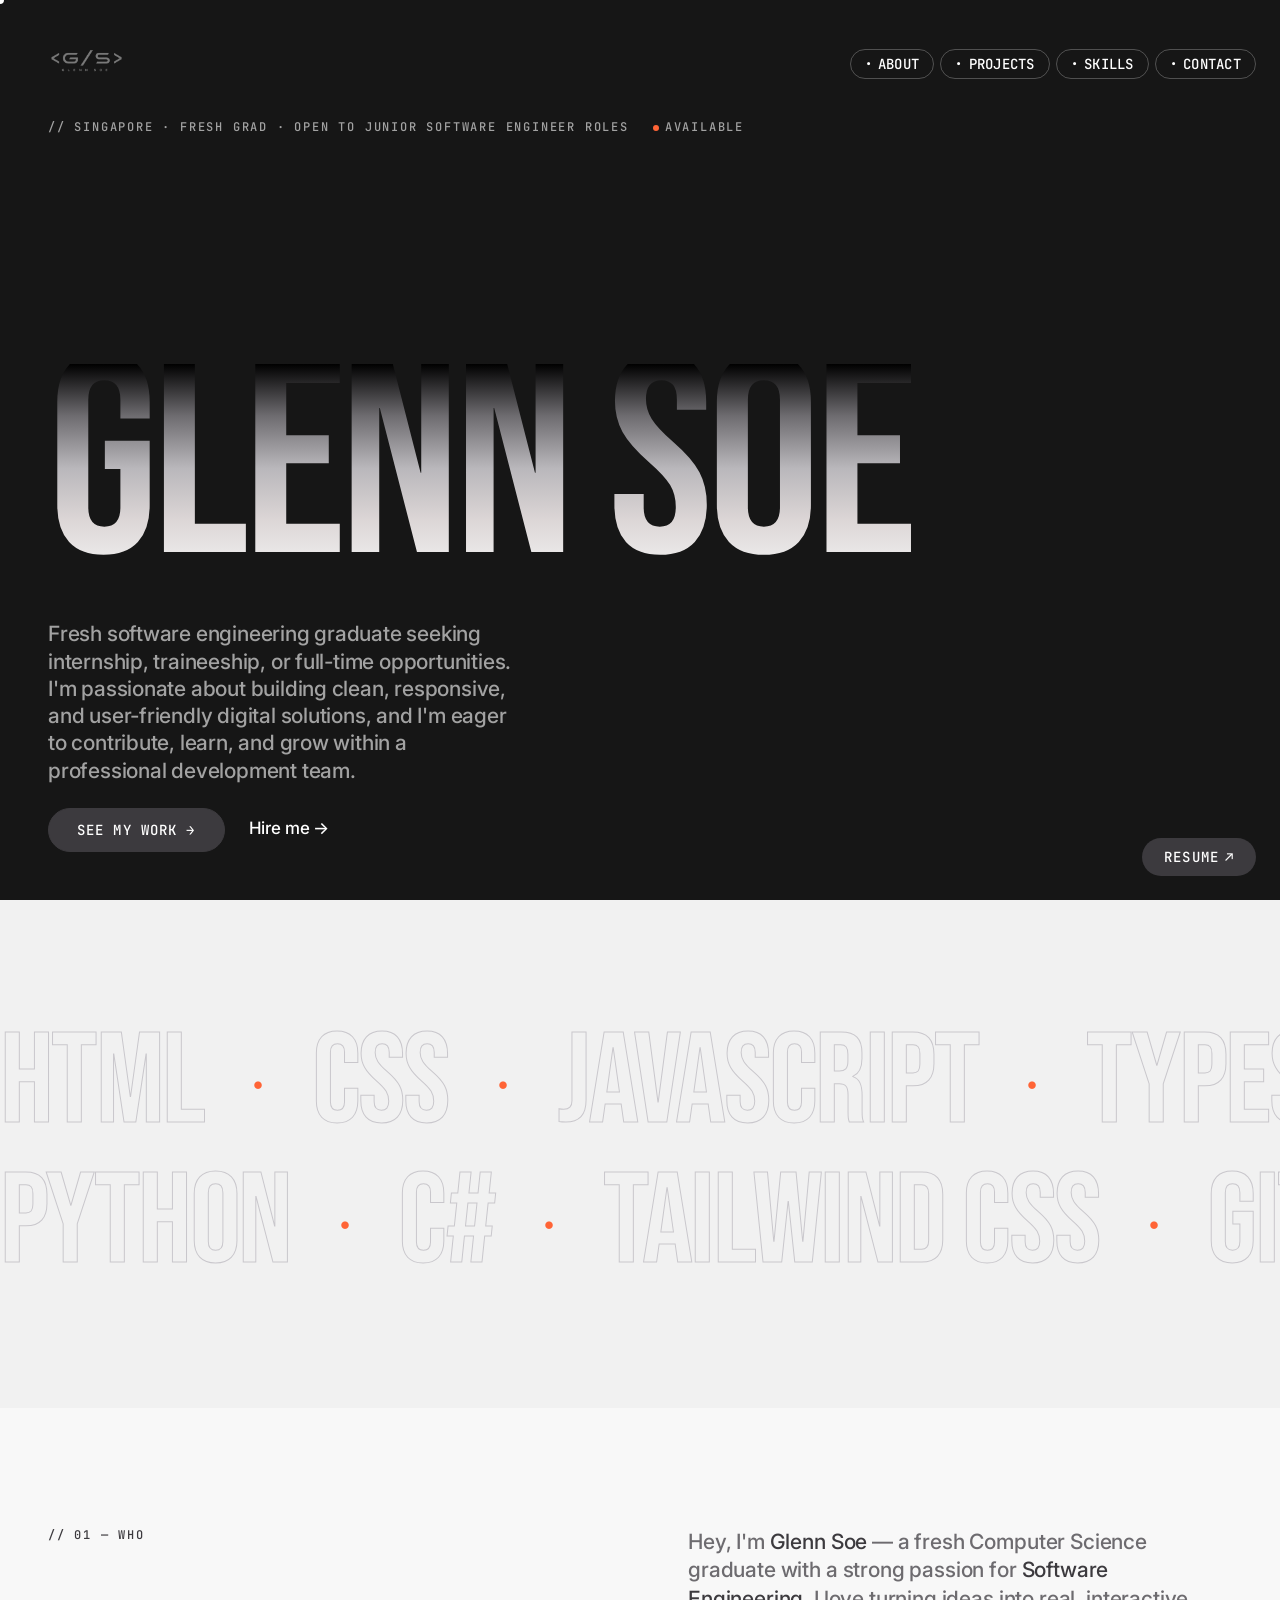
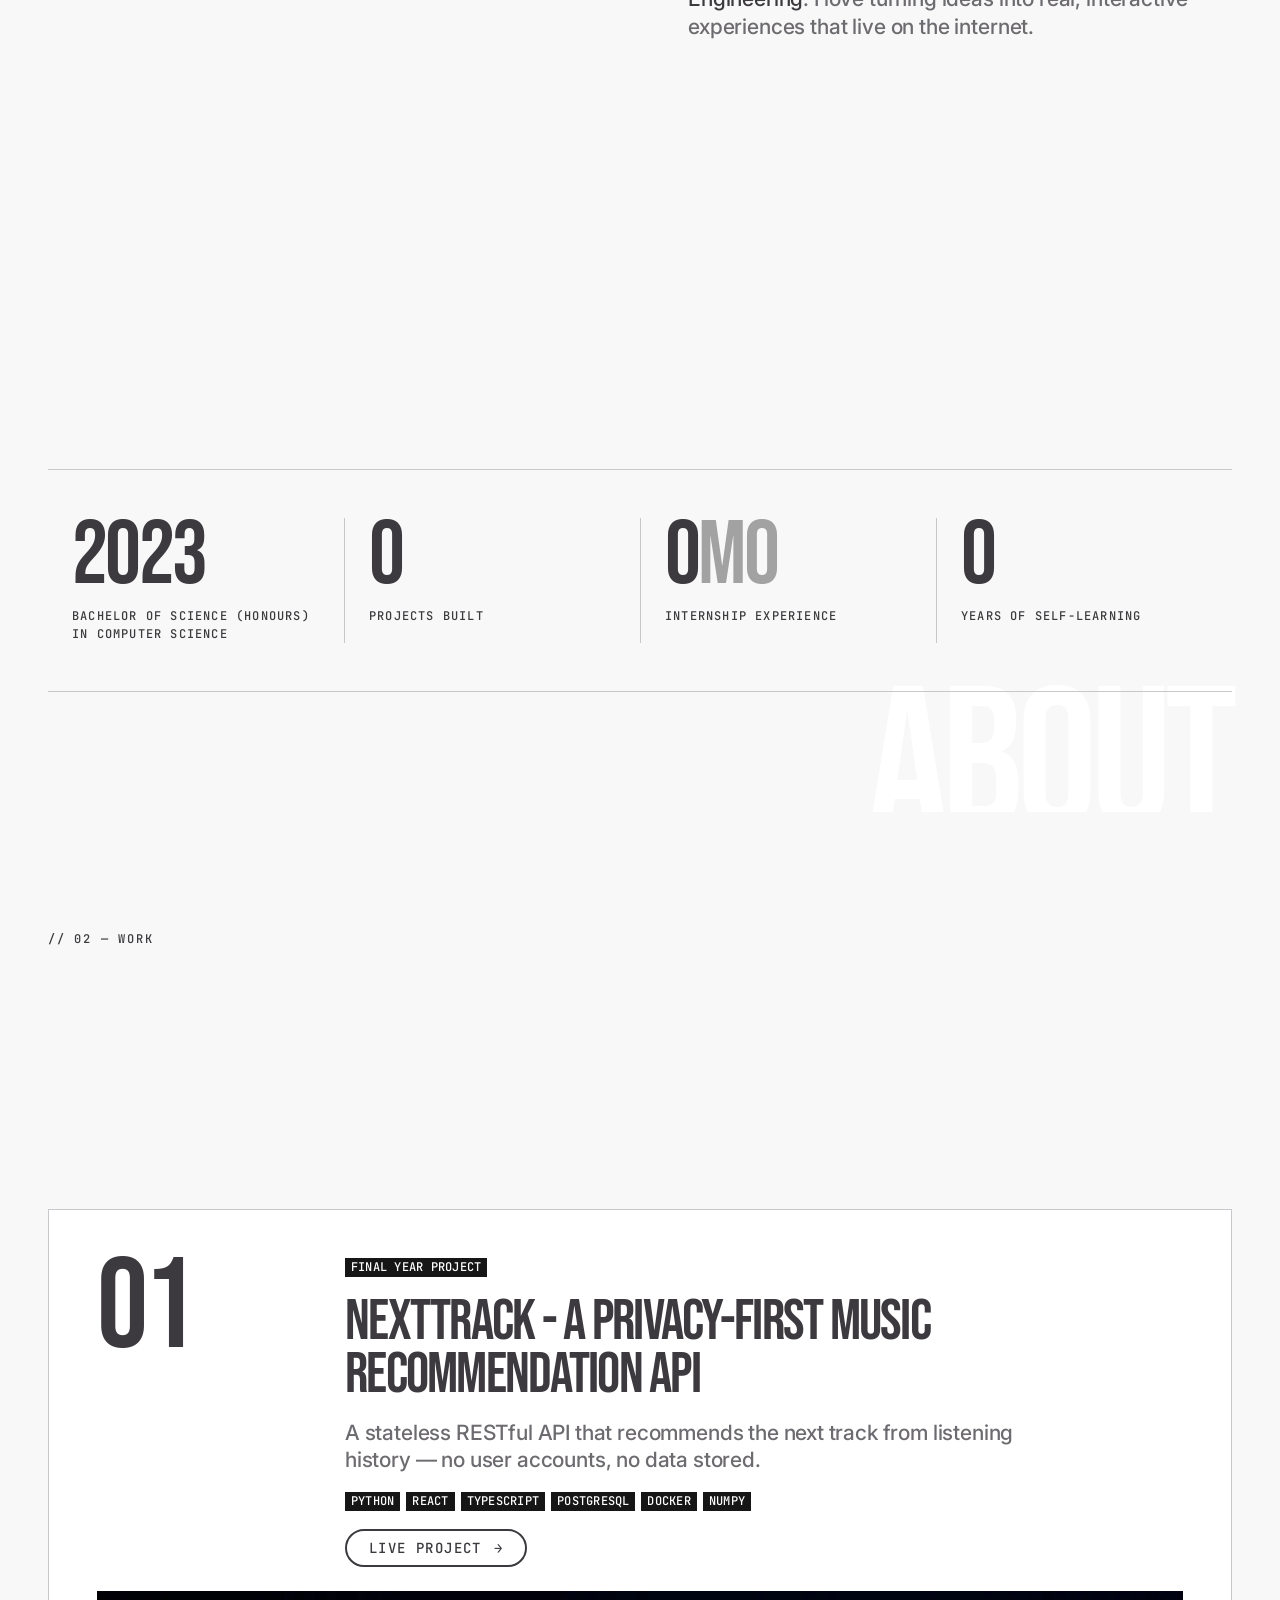
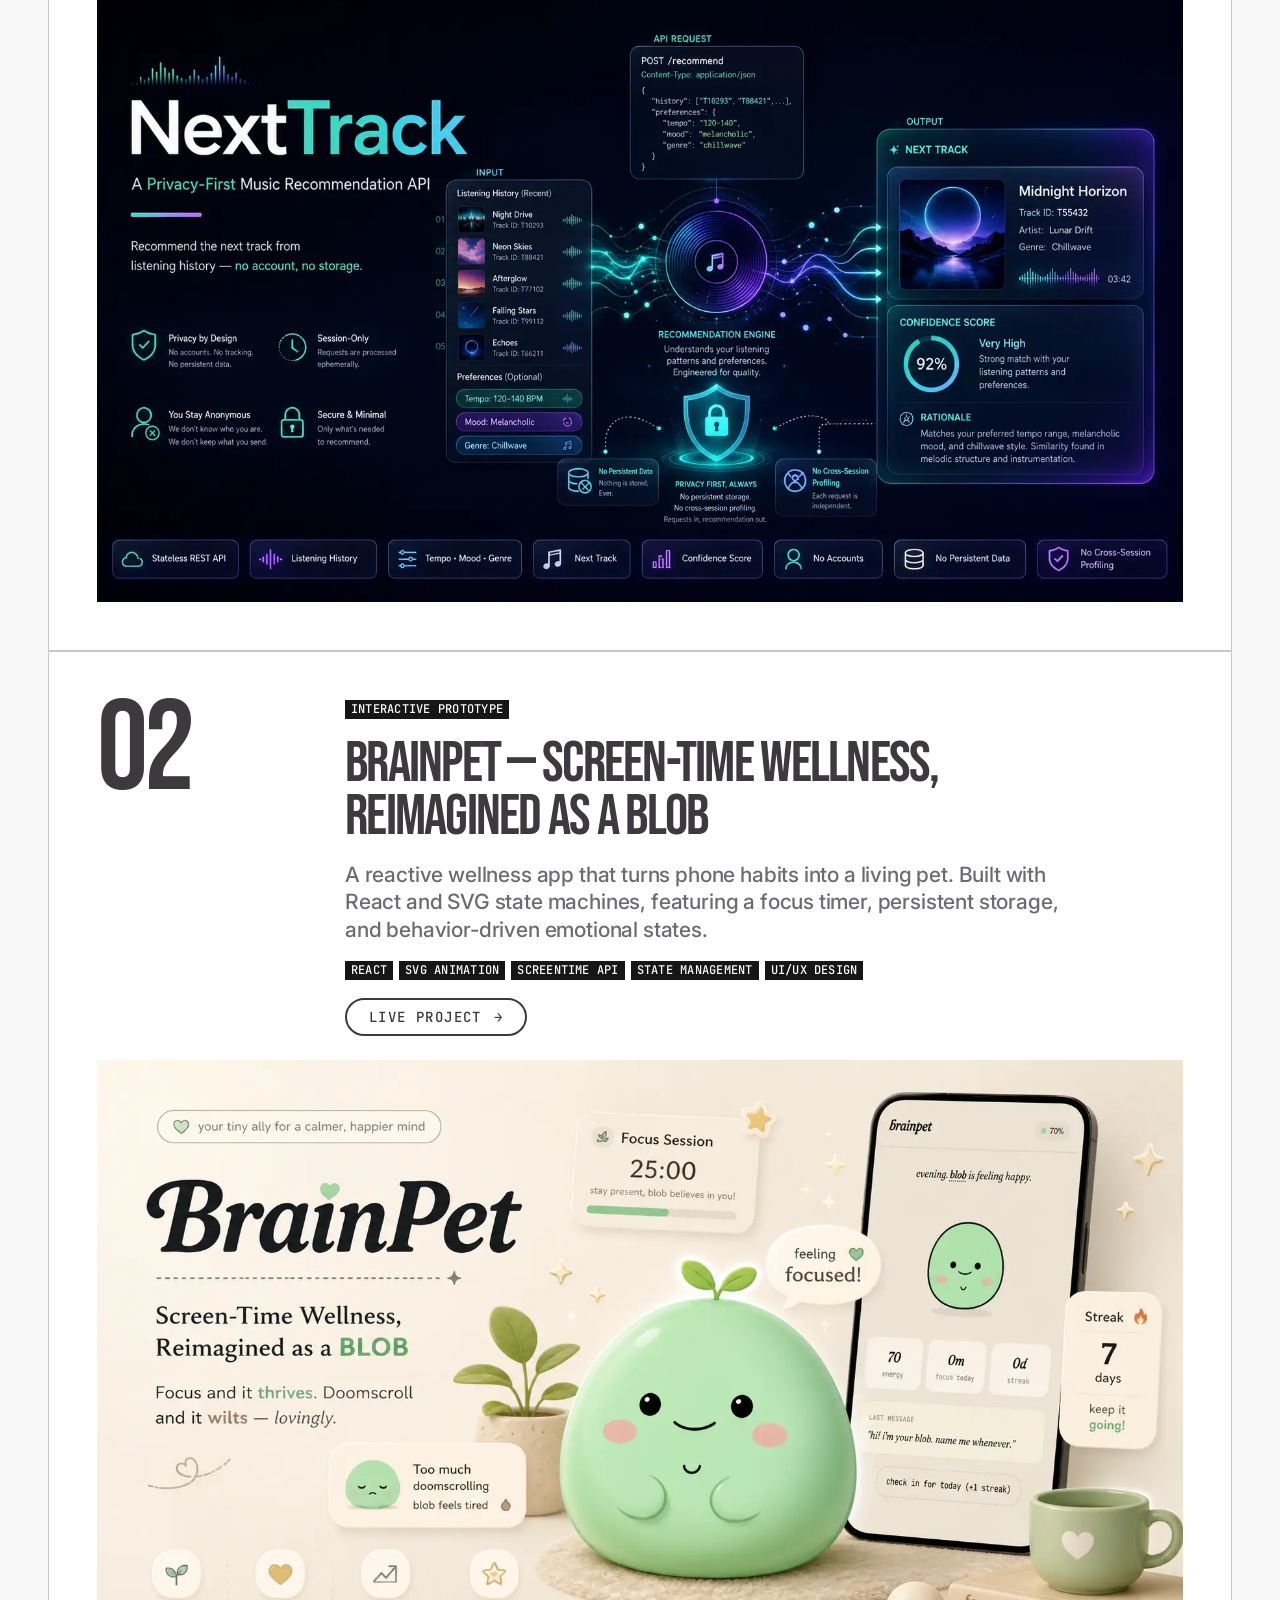
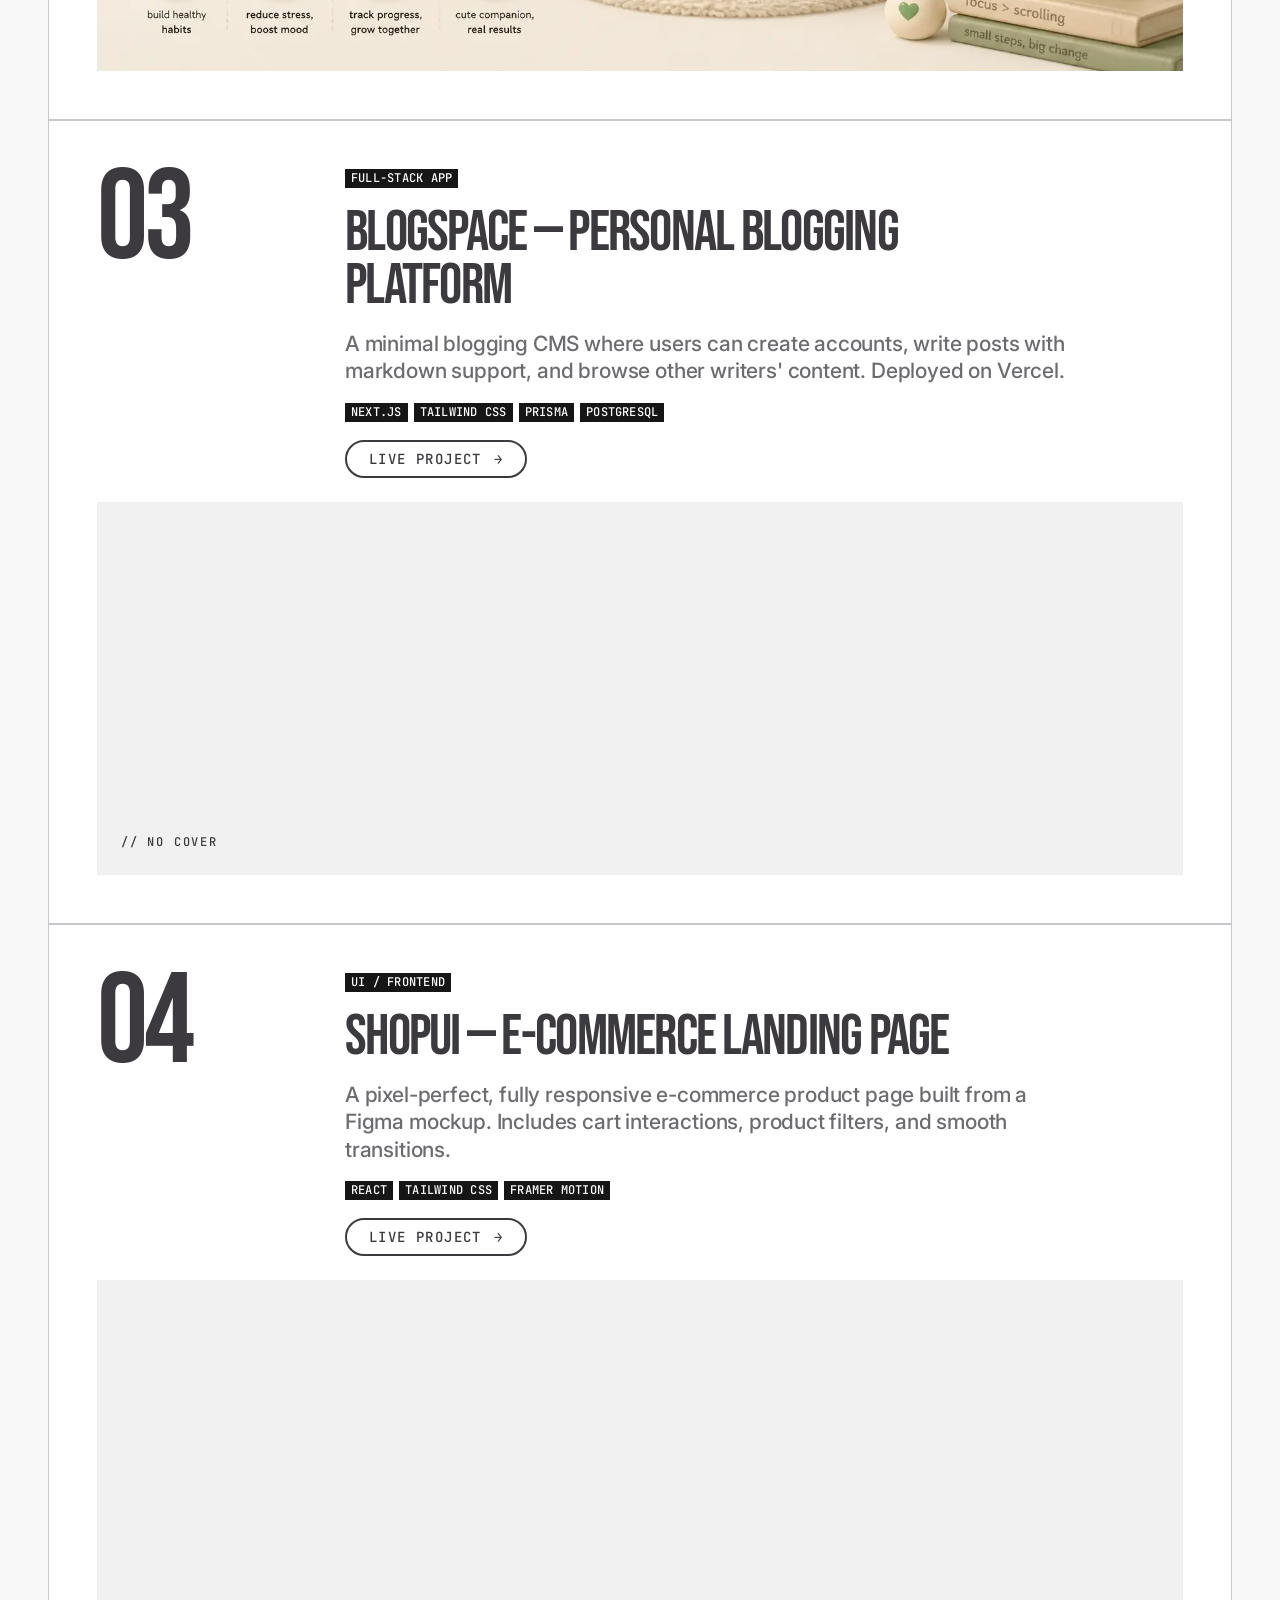
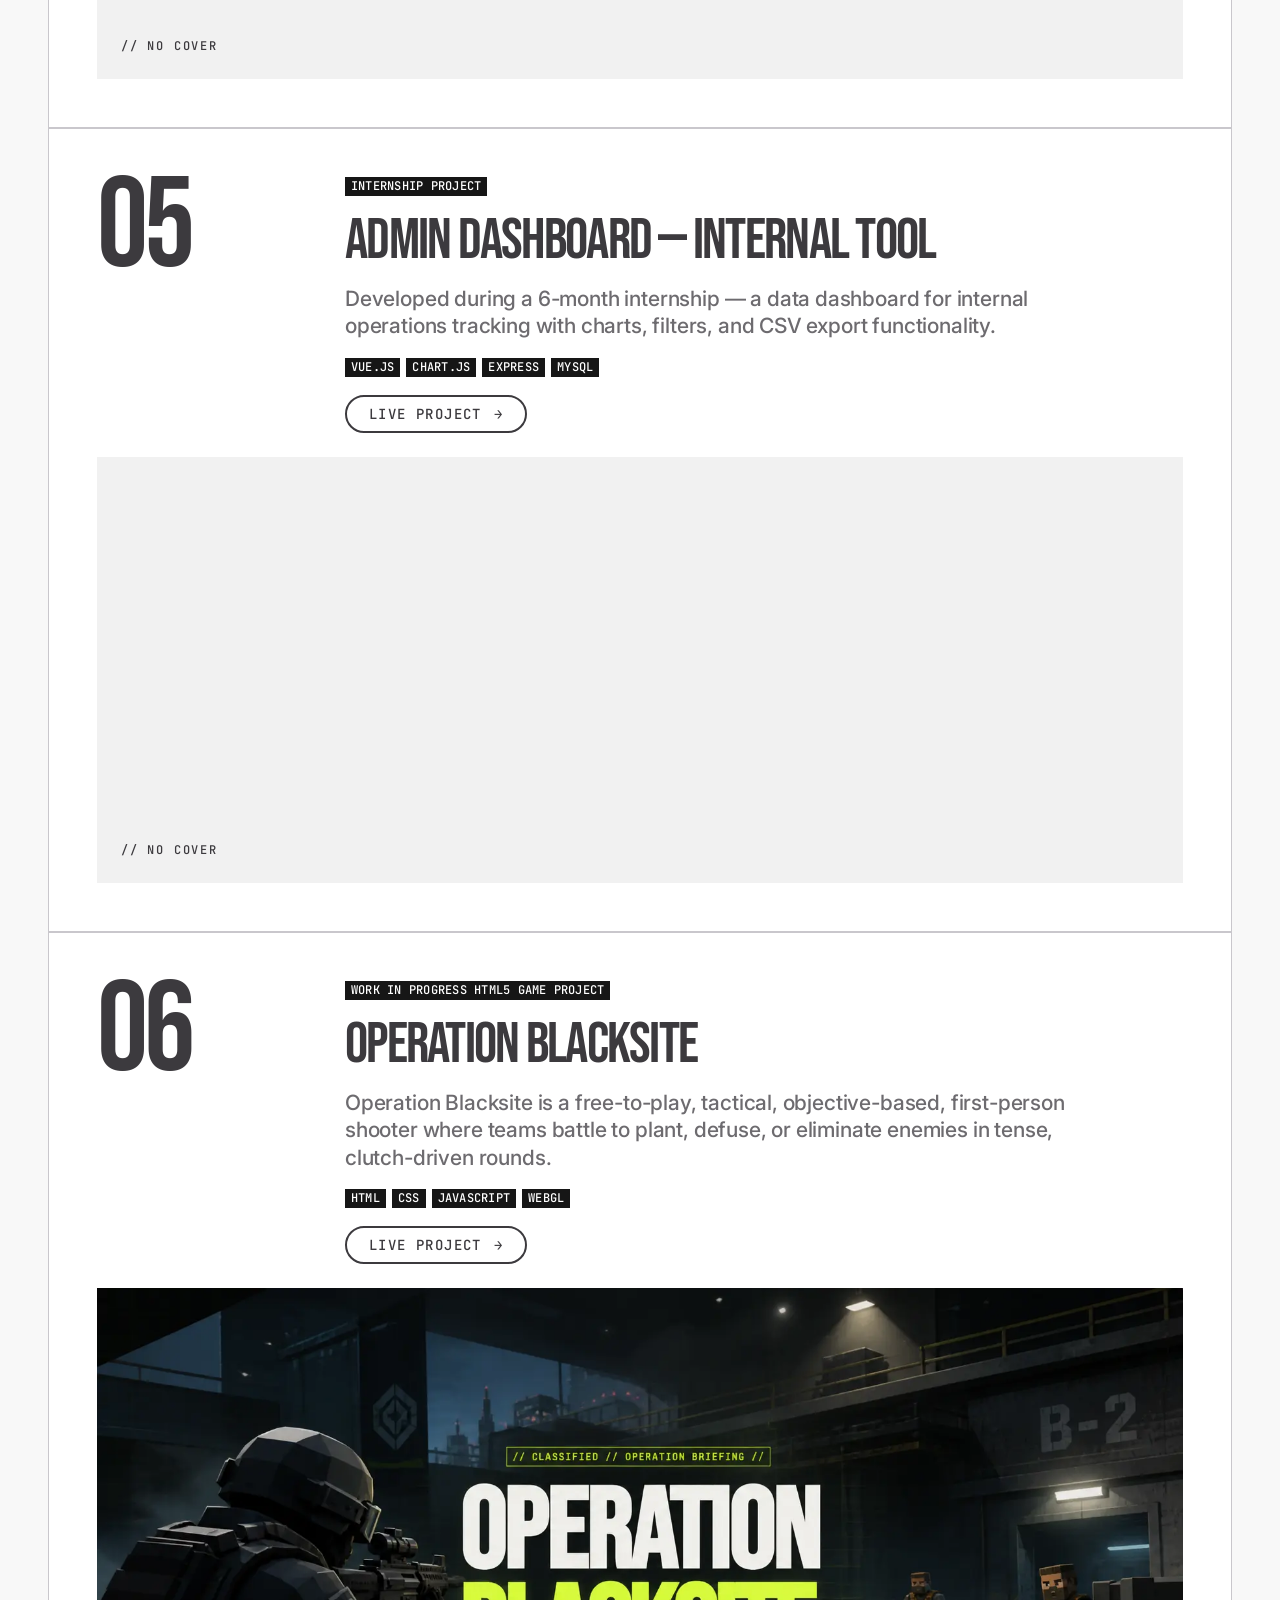
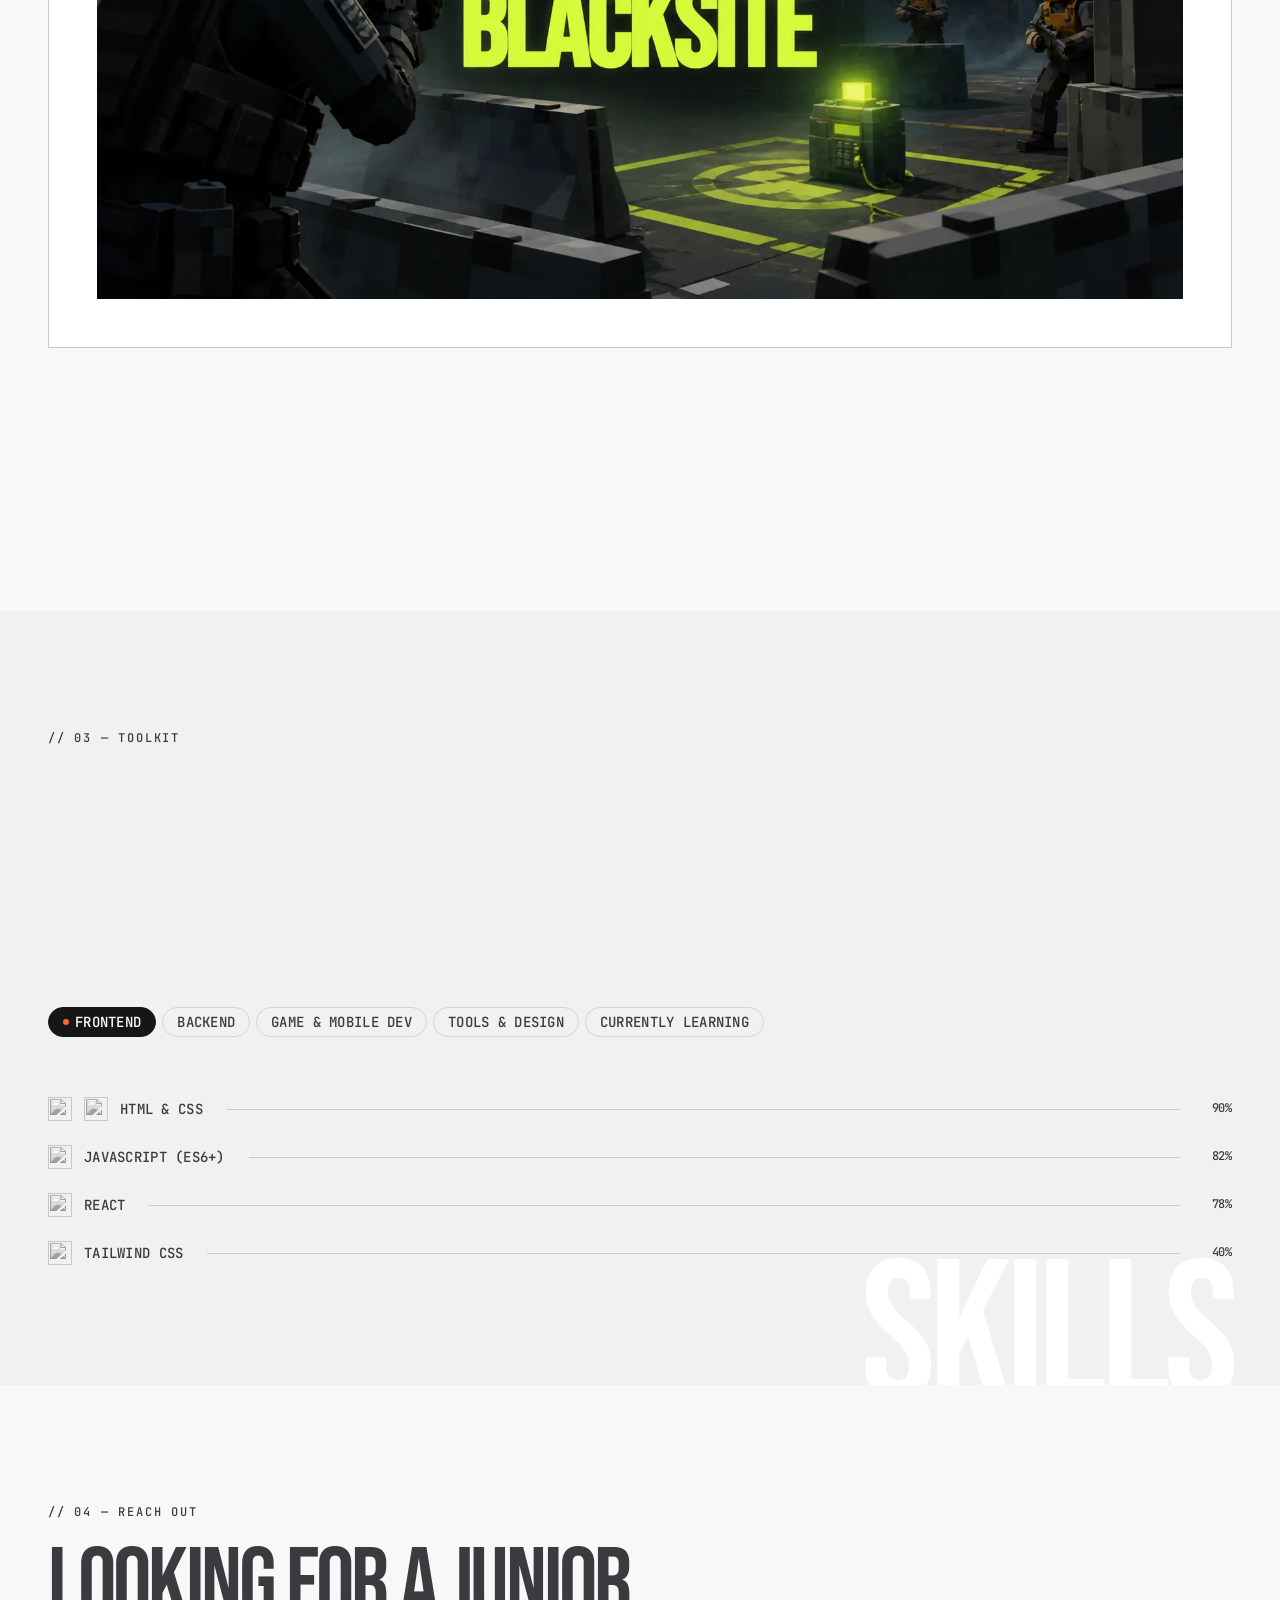
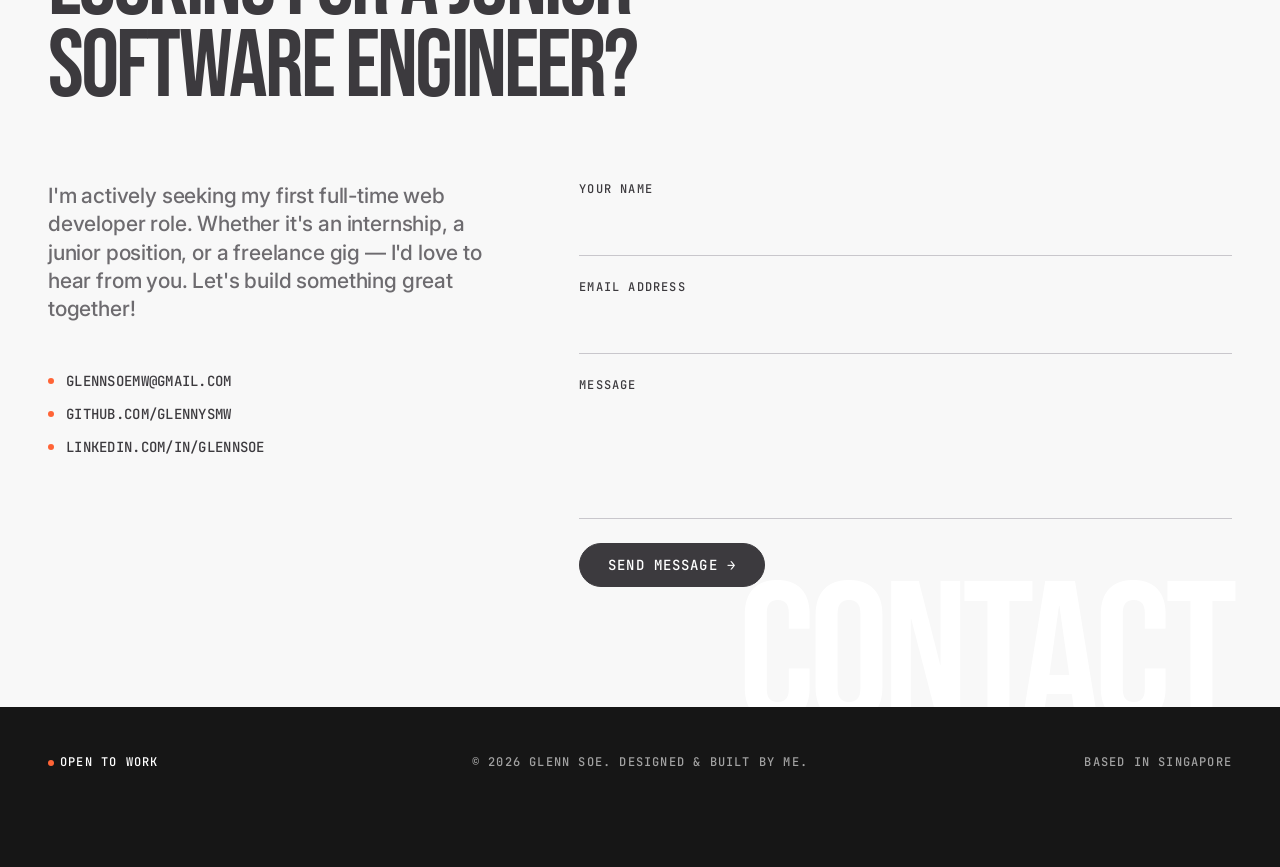
==== commit 3bc840be: "fix(polish): mailto correctness, AA contrast, WebP delivery - Correct mailto address to glennsoemw@g" ====
--- a/index.html
+++ b/index.html
@@ -22,7 +22,7 @@
 
   <!-- LOADING SCREEN -->
   <div id="loader">
-    <div class="loader-logo"><img src="Cover_Images/GlennSoe_LOGO.png" alt="Glenn Soe Logo"></div>
+    <div class="loader-logo"><picture><source srcset="Cover_Images/WEBP/GlennSoe_LOGO.webp" type="image/webp"><img src="Cover_Images/GlennSoe_LOGO.png" alt="Glenn Soe Logo"></picture></div>
     <div class="loader-bottom">
       <div class="loader-bar-wrap">
         <div class="loader-bar-track">
@@ -42,8 +42,8 @@
 
   <!-- NAV -->
   <nav id="navbar">
-    <a href="#hero" class="nav-logo"><img src="Cover_Images/GlennSoe_LOGO.png" alt="Glenn Soe Logo" width="1536"
-        height="1024"></a>
+    <a href="#hero" class="nav-logo"><picture><source srcset="Cover_Images/WEBP/GlennSoe_LOGO.webp" type="image/webp"><img src="Cover_Images/GlennSoe_LOGO.png" alt="Glenn Soe Logo" width="1536"
+        height="1024"></picture></a>
     <ul class="nav-links">
       <li><a href="#about"><span aria-hidden="true">•</span>About</a></li>
       <li><a href="#projects"><span aria-hidden="true">•</span>Projects</a></li>
@@ -187,8 +187,8 @@
           </div>
         </div>
         <div class="project-media">
-          <img src="Cover_Images/NextTrack_CoverImage.png" alt="NextTrack Cover Image" loading="lazy"
-            decoding="async">
+          <picture><source srcset="Cover_Images/WEBP/NextTrack_CoverImage.webp" type="image/webp"><img src="Cover_Images/NextTrack_CoverImage.png" alt="NextTrack Cover Image" loading="lazy"
+            decoding="async"></picture>
         </div>
       </article>
 
@@ -213,7 +213,7 @@
           </div>
         </div>
         <div class="project-media">
-          <img src="Cover_Images/BrainPet_CoverImage.png" alt="BrainPet Cover Image" loading="lazy" decoding="async">
+          <picture><source srcset="Cover_Images/WEBP/BrainPet_CoverImage.webp" type="image/webp"><img src="Cover_Images/BrainPet_CoverImage.png" alt="BrainPet Cover Image" loading="lazy" decoding="async"></picture>
         </div>
       </article>
 
@@ -295,8 +295,8 @@
           </div>
         </div>
         <div class="project-media">
-          <img src="Cover_Images/Operation_Blacksite_CoverImage.png" alt="Operation BlackSite Cover Image"
-            loading="lazy" decoding="async">
+          <picture><source srcset="Cover_Images/WEBP/Operation_Blacksite_CoverImage.webp" type="image/webp"><img src="Cover_Images/Operation_Blacksite_CoverImage.png" alt="Operation BlackSite Cover Image"
+            loading="lazy" decoding="async"></picture>
         </div>
       </article>
 
@@ -633,7 +633,7 @@
         <p>I'm actively seeking my first full-time web developer role. Whether it's an internship, a junior position,
           or a freelance gig — I'd love to hear from you. Let's build something great together!</p>
         <div class="contact-links">
-          <a href="mailto:gsjzd123@gmail.com" class="contact-link">
+          <a href="mailto:glennsoemw@gmail.com" class="contact-link">
             <span class="ember-dot"></span>glennsoemw@gmail.com
           </a>
           <a href="https://github.com/glennysmw" target="_blank" rel="noopener noreferrer" class="contact-link">
--- a/style.css
+++ b/style.css
@@ -8,7 +8,7 @@
     /* sole chromatic accent — dots, status, ≤5px only */
     --color-onyx: #161616;
     --color-graphite: #3c3a3e;
-    --color-stone: #7b7a7c;
+    --color-stone: #6d6b6f;
     --color-ash: #a2a2a2;
     --color-silver-mist: #c9c7cc;
     --color-fog: #f1f1f1;
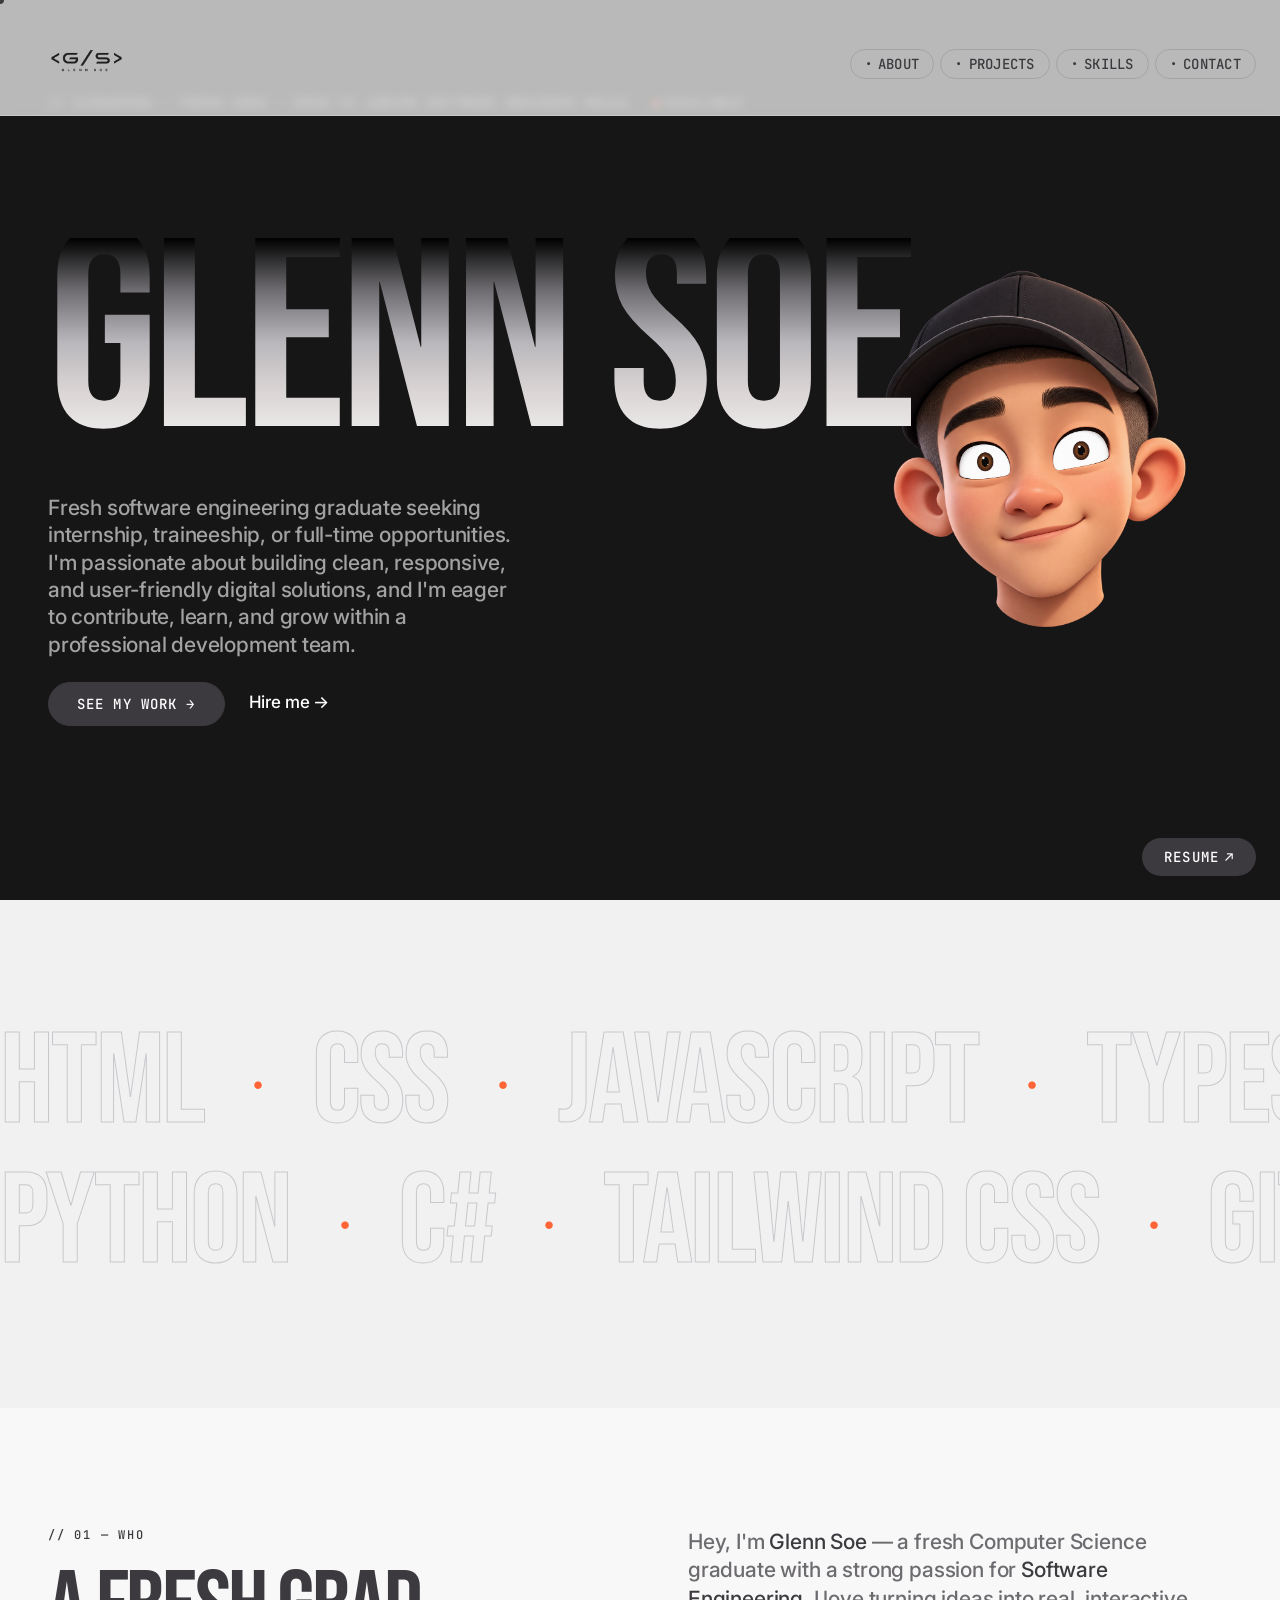
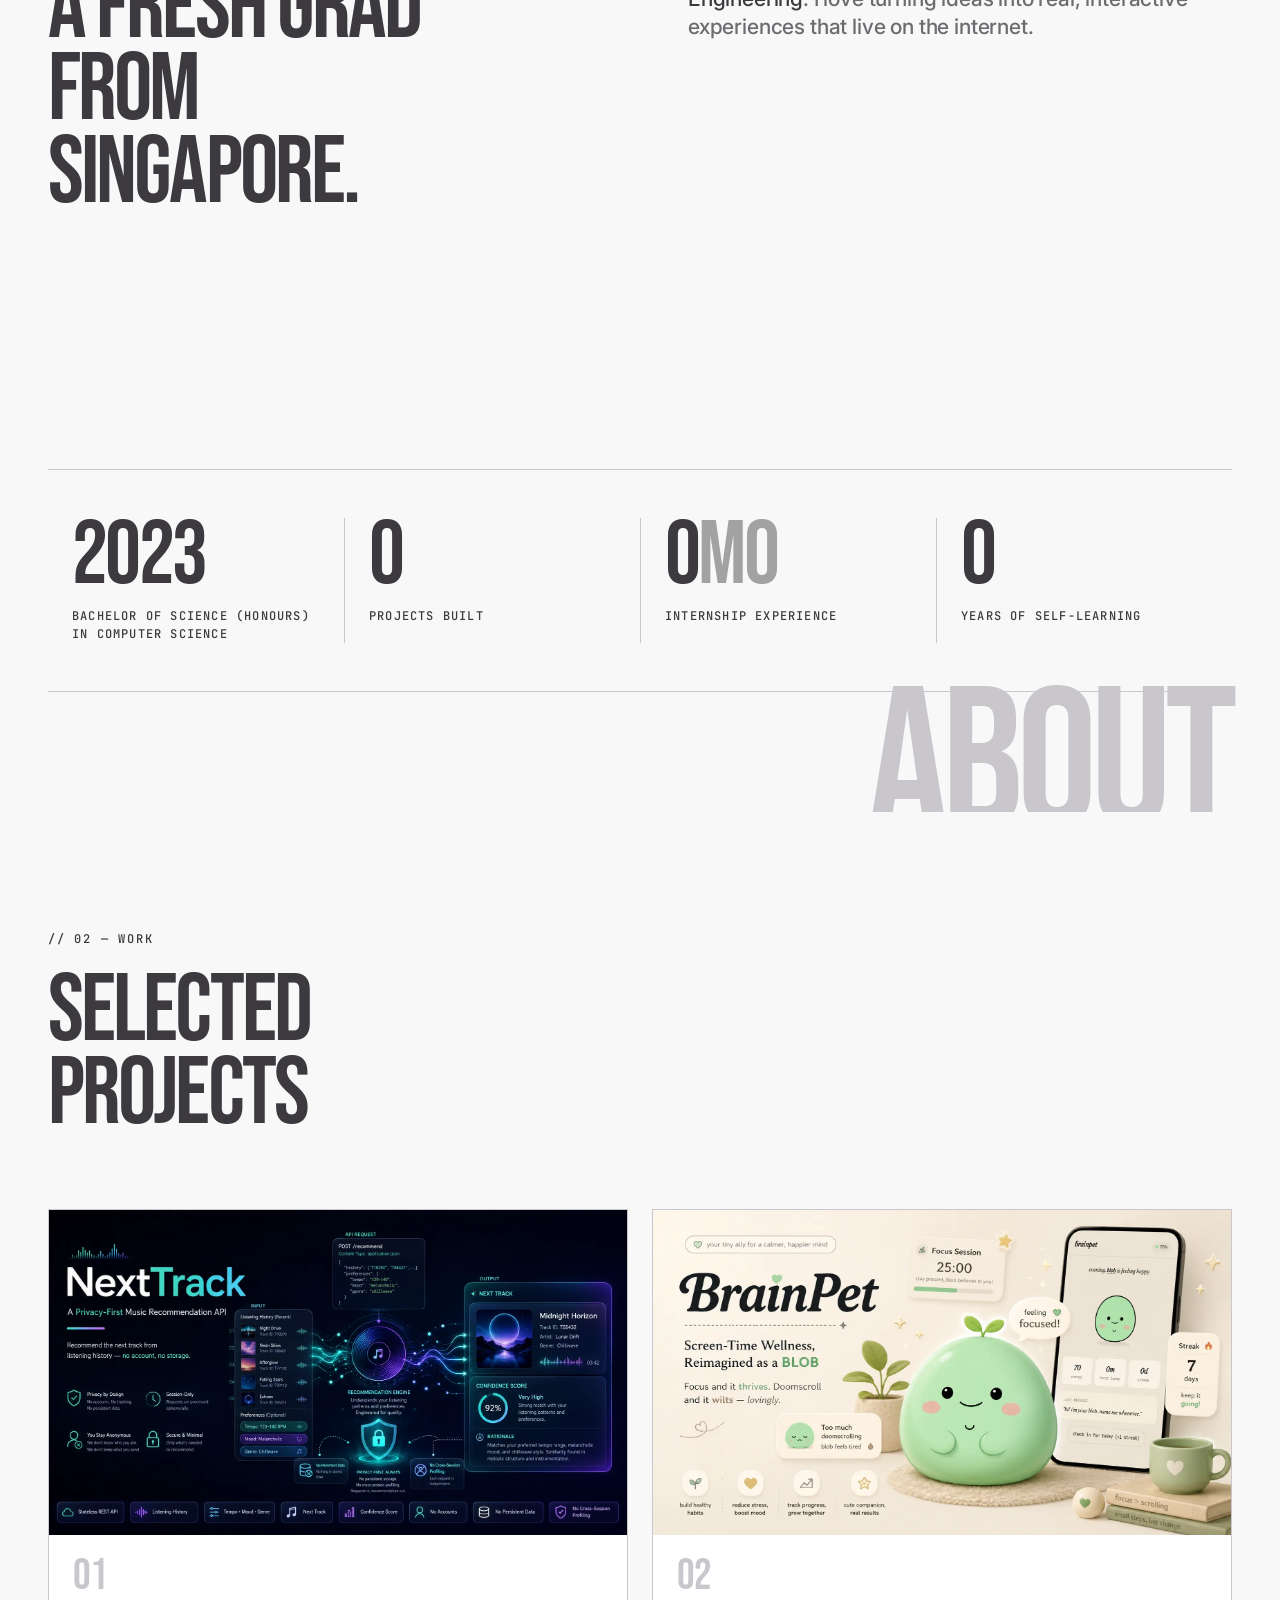
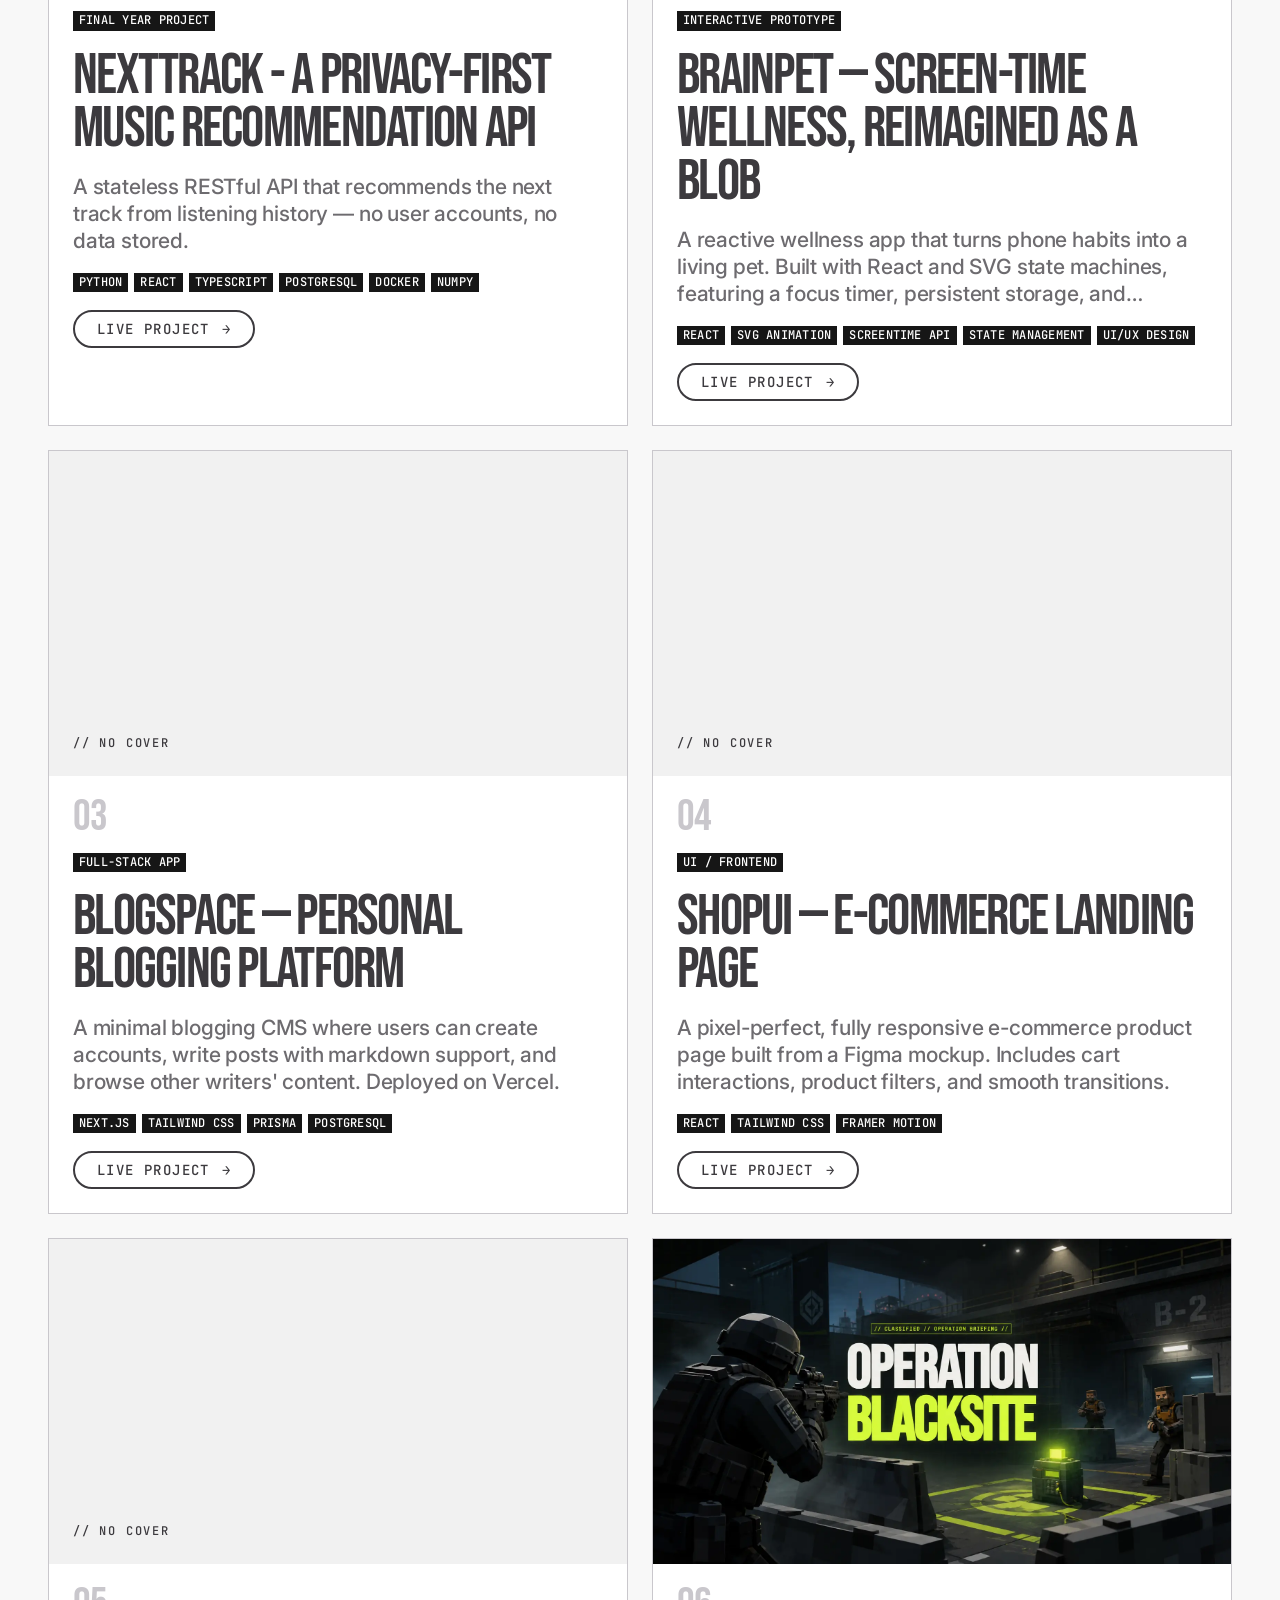
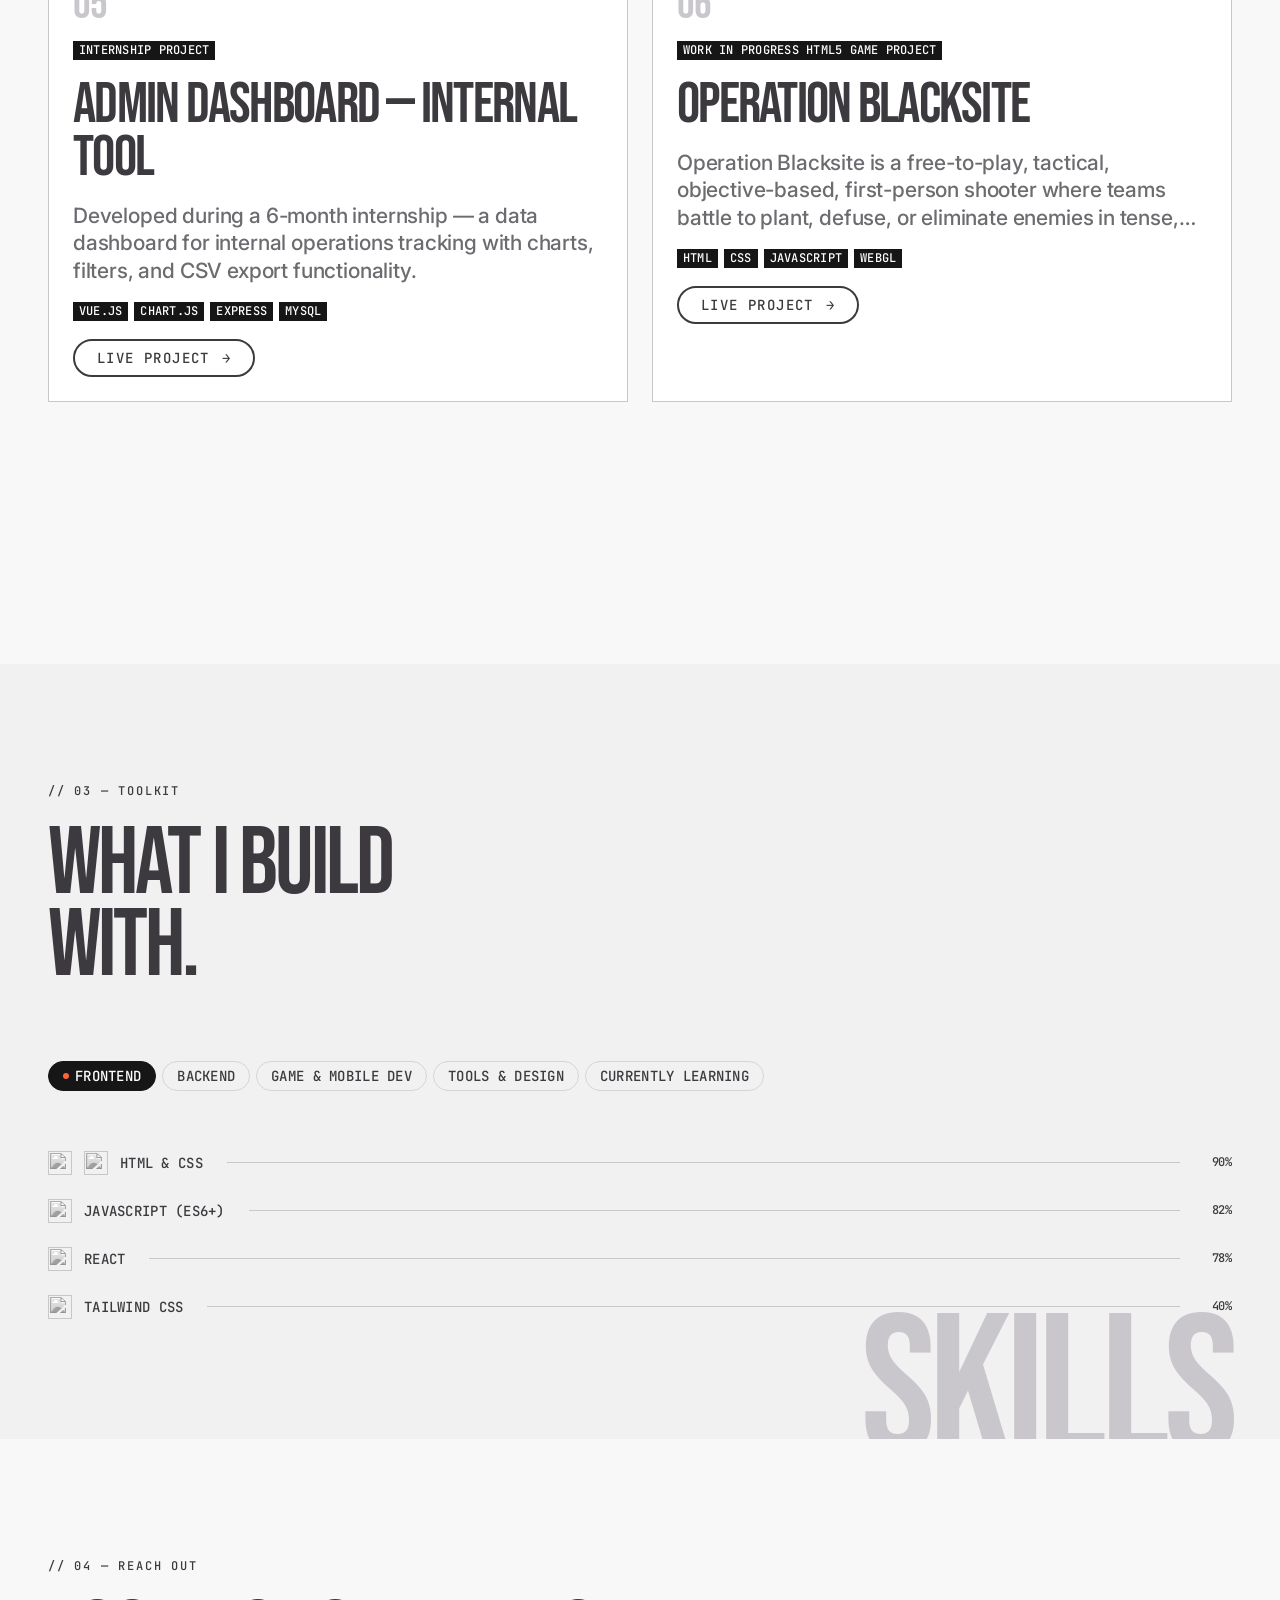
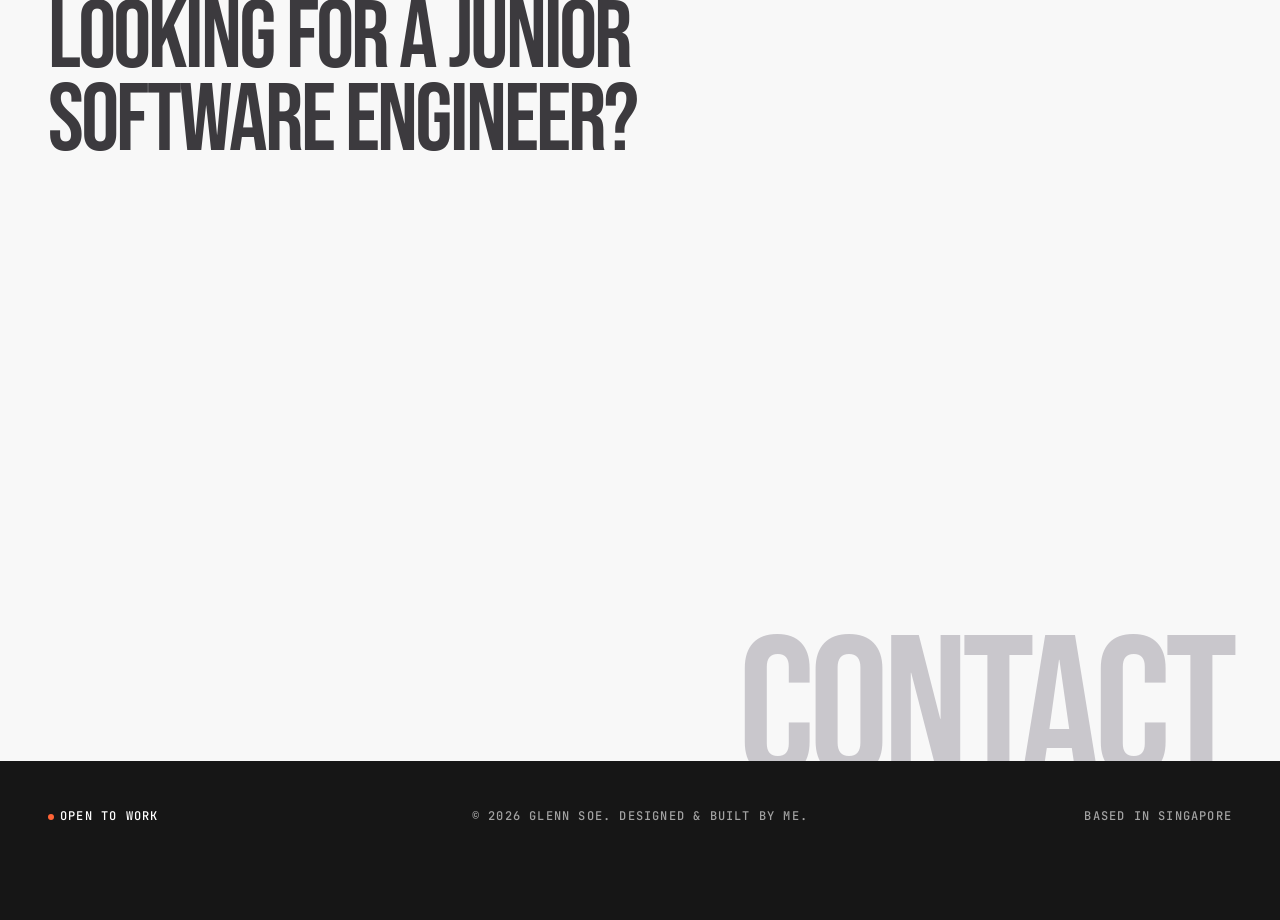
==== commit 4e434ea1: "feat(hero): cursor-tracking avatar with parallax - Layered avatar (blank-eyed base + aligned pupils)" ====
--- a/index.html
+++ b/index.html
@@ -70,6 +70,11 @@
 
   <!-- HERO -->
   <section id="hero">
+    <div class="hero-avatar" aria-hidden="true">
+      <img class="hero-avatar-base" src="Cover_Images/avatar_base.png" alt="" width="1268" height="1241">
+      <img class="hero-avatar-pupils" src="Cover_Images/avatar_pupils.png" alt="" width="1268" height="1241">
+    </div>
+
     <div class="hero-meta">
       <span>// Singapore · Fresh Grad · Open to Junior Software Engineer Roles</span>
       <span class="hero-status"><span class="ember-dot ember-dot--pulse"></span>Available</span>
--- a/style.css
+++ b/style.css
@@ -197,7 +197,7 @@
     line-height: 0.74;
     letter-spacing: -0.03em;
     text-transform: uppercase;
-    color: var(--color-pure-white);
+    color: var(--color-silver-mist);
     pointer-events: none;
     user-select: none;
 }
@@ -838,8 +838,8 @@
     min-height: 100vh;
     display: flex;
     flex-direction: column;
-    justify-content: space-between;
-    padding: var(--space-120) 0 var(--space-48);
+    justify-content: flex-start;
+    padding: var(--space-96) 0 var(--space-48);
     background: var(--color-onyx);
     color: var(--color-pure-white);
 }
@@ -889,6 +889,7 @@
 .hero-foot {
     padding: 0 var(--gutter);
     margin-top: var(--space-48);
+    margin-bottom: auto;
     display: flex;
     flex-direction: column;
     gap: var(--space-24);
@@ -923,6 +924,46 @@
     color: var(--color-ash);
 }
 
+/* Hero avatar — pupils follow the cursor, whole face parallaxes subtly */
+.hero-avatar {
+    position: absolute;
+    top: 50%;
+    right: clamp(16px, 3.5vw, 80px);
+    transform: translateY(-50%);
+    width: clamp(300px, 30vw, 460px);
+    aspect-ratio: 1268 / 1241;
+    z-index: 0;
+    pointer-events: none;
+    transition: transform 0.3s var(--ease-out);
+    animation: avatarIn 0.9s var(--ease-out) 0.5s both;
+}
+
+.hero-avatar img {
+    position: absolute;
+    inset: 0;
+    width: 100%;
+    height: 100%;
+    display: block;
+}
+
+.hero-avatar-pupils {
+    transition: transform 0.18s var(--ease-out);
+    will-change: transform;
+}
+
+@keyframes avatarIn {
+    from { opacity: 0; }
+    to   { opacity: 1; }
+}
+
+/* Hero copy stays above the avatar so text is always legible */
+.hero-meta,
+.hero-name,
+.hero-foot {
+    position: relative;
+    z-index: 1;
+}
+
 @media (max-width: 900px) {
     :root {
         --gutter: var(--space-24);
@@ -937,6 +978,11 @@
     }
 
     .hero-scroll {
+        display: none;
+    }
+
+    /* Avatar is a desktop flourish — the mobile hero stays type-only */
+    .hero-avatar {
         display: none;
     }
 }
@@ -1127,29 +1173,33 @@
 }
 
 .sticky-stack {
-    position: relative;
+    display: grid;
+    grid-template-columns: repeat(2, minmax(0, 1fr));
+    gap: var(--space-24);
 }
 
 .sticky-stack .project-card {
-    position: sticky;
-    top: var(--space-96);
-    min-height: calc(100vh - var(--space-96));
     display: flex;
     flex-direction: column;
     gap: var(--space-24);
     background: var(--color-pure-white);
     border: 1px solid var(--color-silver-mist);
     border-radius: var(--radius-cards);
-    padding: var(--space-48);
-    transform-origin: top center;
-    will-change: transform;
+    padding: 0 0 var(--space-24);
+    overflow: hidden;
+    transition: border-color var(--dur-micro) var(--ease-in);
+}
+
+.sticky-stack .project-card:hover {
+    border-color: var(--color-graphite);
 }
 
 .project-body {
-    display: grid;
-    grid-template-columns: minmax(140px, 200px) 1fr;
-    gap: var(--space-48);
-    align-items: start;
+    display: flex;
+    flex-direction: column;
+    align-items: flex-start;
+    gap: var(--space-18);
+    padding: 0 var(--space-24);
 }
 
 .project-num {
@@ -1161,6 +1211,12 @@
     color: var(--color-graphite);
 }
 
+/* Grid cards use a smaller inline index than the old full-bleed layout */
+.sticky-stack .project-num {
+    font-size: clamp(40px, 3.4vw, 56px);
+    color: var(--color-silver-mist);
+}
+
 .project-meta {
     display: flex;
     flex-direction: column;
@@ -1195,6 +1251,14 @@
     font-size: var(--text-body);
     line-height: 1.3;
     color: var(--color-stone);
+}
+
+/* Keep grid cards tight and roughly uniform — full copy lives on projects.html */
+.sticky-stack .project-desc {
+    display: -webkit-box;
+    -webkit-line-clamp: 3;
+    -webkit-box-orient: vertical;
+    overflow: hidden;
 }
 
 .project-stack {
@@ -1227,8 +1291,8 @@
 }
 
 .sticky-stack .project-media {
-    flex: 1;
-    min-height: 220px;
+    order: -1;
+    aspect-ratio: 16 / 9;
 }
 
 .project-media {
@@ -1267,27 +1331,9 @@
         padding: var(--space-72) var(--gutter);
     }
 
-    /* Stacking is a desktop conceit — cards simply flow on small screens */
-    .sticky-stack .project-card {
-        position: static;
-        min-height: 0;
-        gap: var(--space-24);
-        padding: var(--space-24);
-        transform: none !important;
-    }
-
-    .sticky-stack .project-card+.project-card {
-        margin-top: var(--space-24);
-    }
-
-    .project-body {
+    /* One column on small screens */
+    .sticky-stack {
         grid-template-columns: 1fr;
-        gap: var(--space-18);
-    }
-
-    .sticky-stack .project-media {
-        min-height: 0;
-        aspect-ratio: 16 / 9;
     }
 }
 
@@ -1302,7 +1348,7 @@
 }
 
 #skills .ghost-title {
-    color: var(--color-pure-white);
+    color: var(--color-silver-mist);
 }
 
 .skills-header {
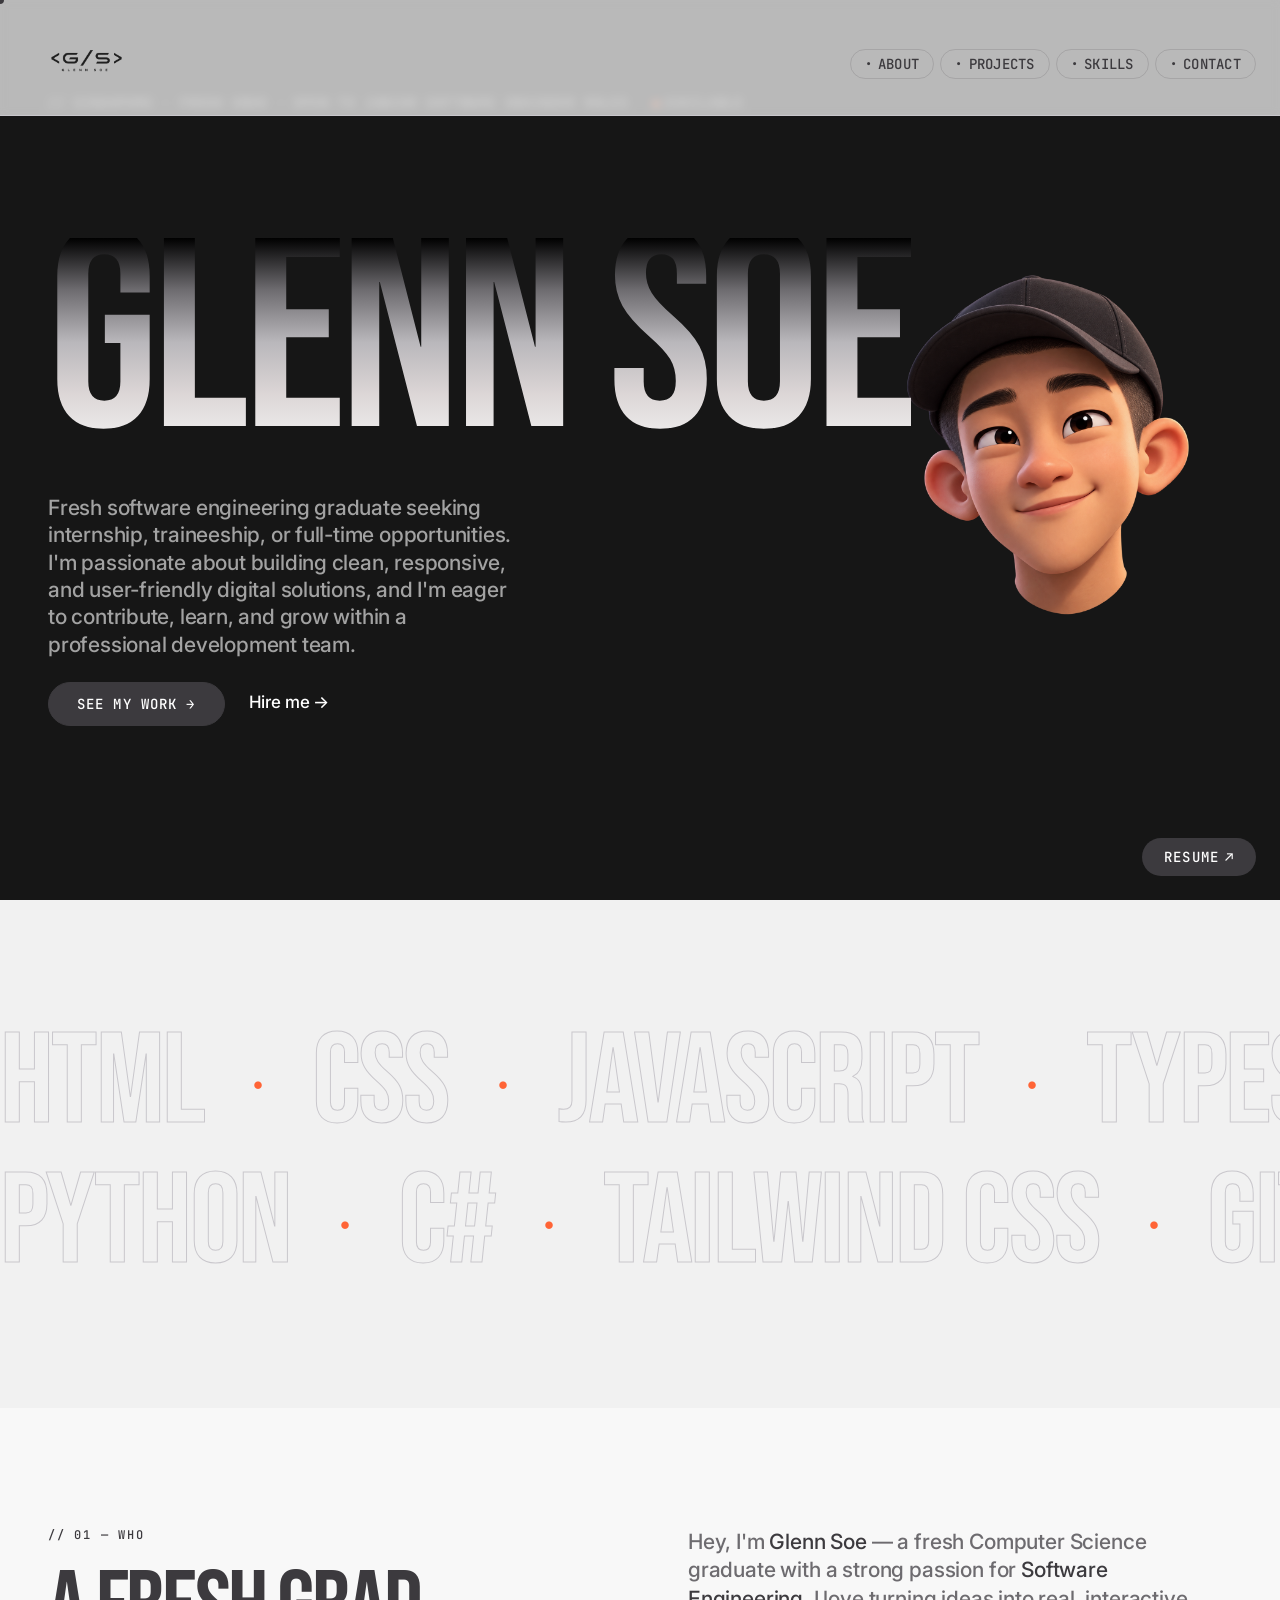
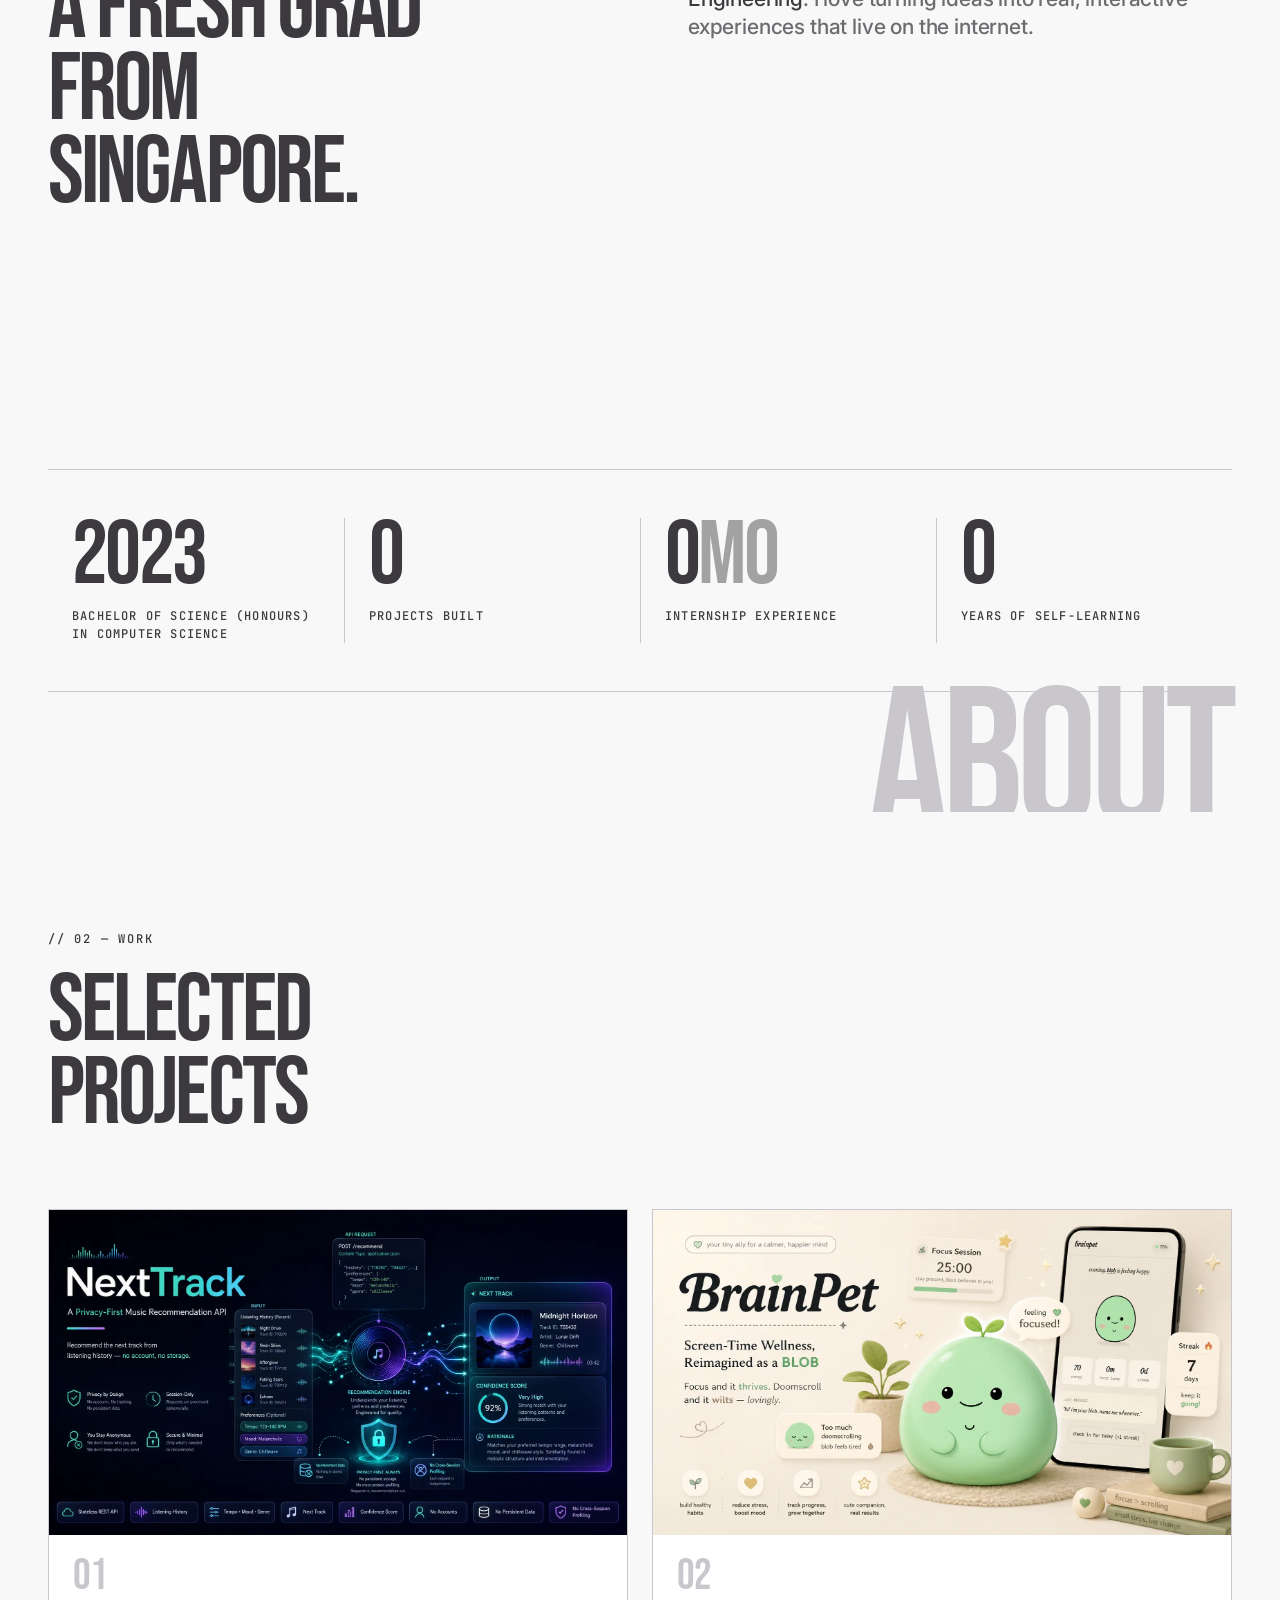
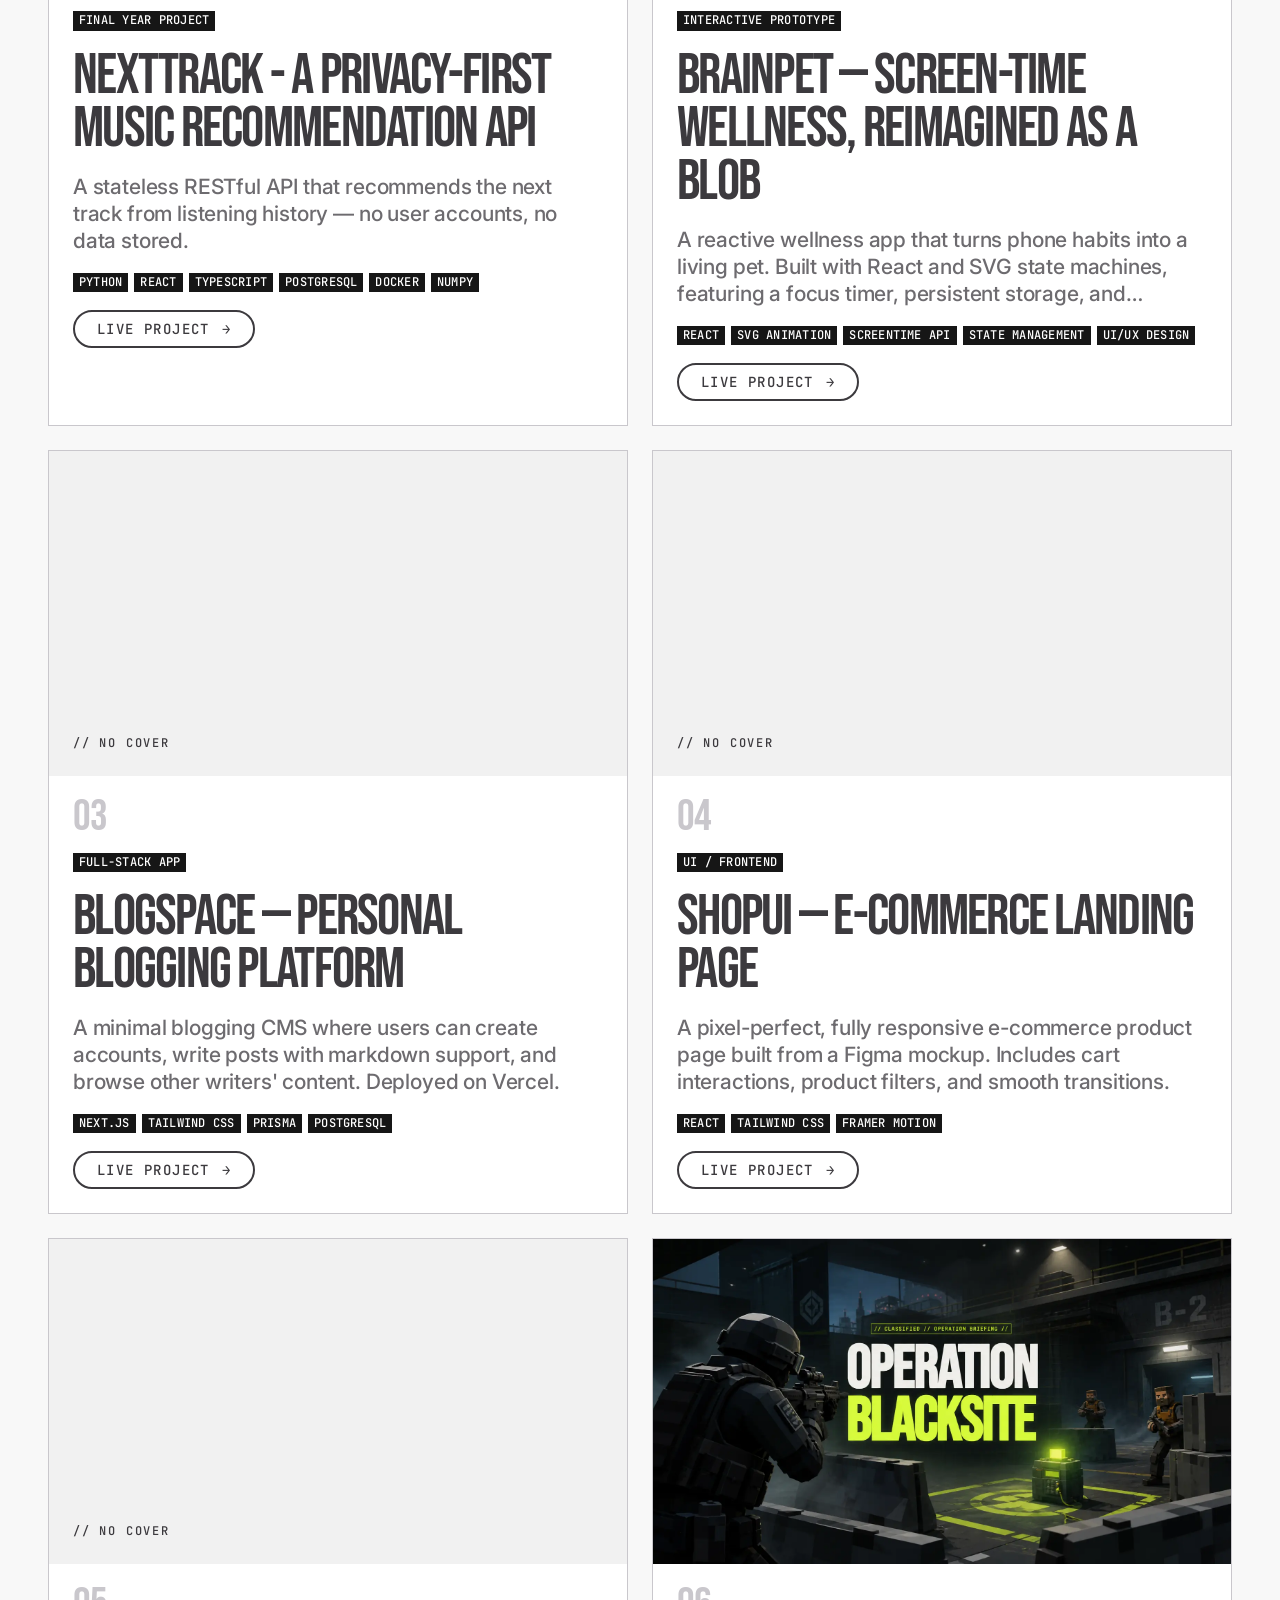
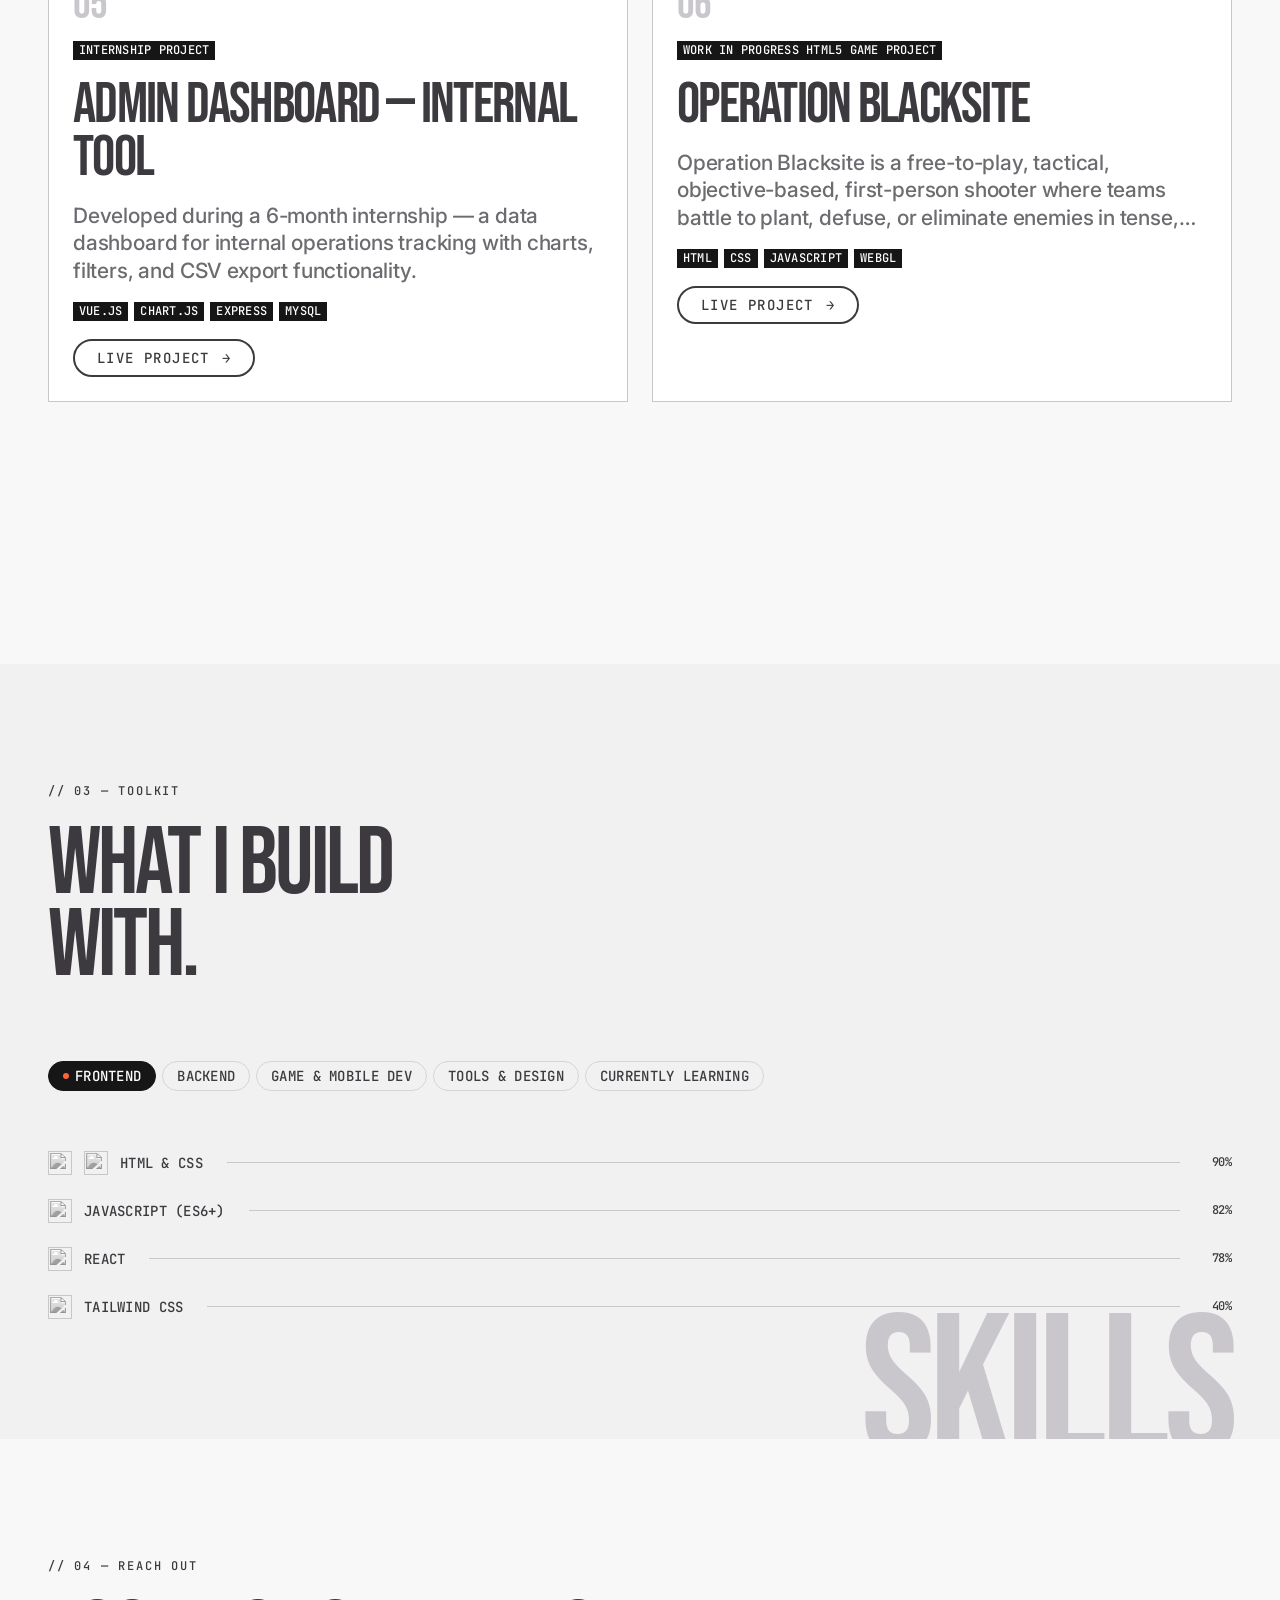
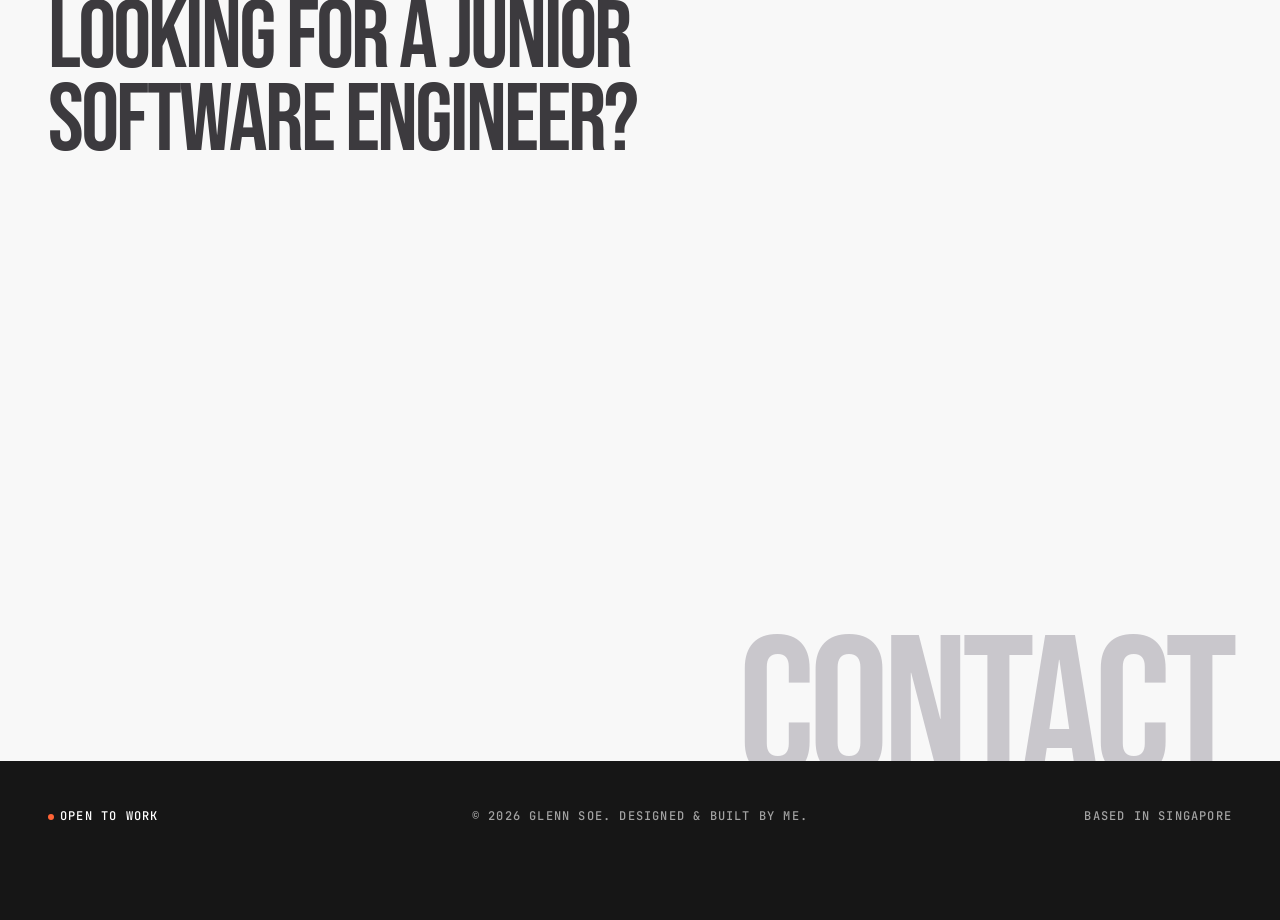
==== commit f219d726: "feat(hero): swap avatar to single PNG with 3D head-tilt tracking - Replace the two-layer blank-eyes " ====
--- a/index.html
+++ b/index.html
@@ -71,8 +71,7 @@
   <!-- HERO -->
   <section id="hero">
     <div class="hero-avatar" aria-hidden="true">
-      <img class="hero-avatar-base" src="Cover_Images/avatar_base.png" alt="" width="1268" height="1241">
-      <img class="hero-avatar-pupils" src="Cover_Images/avatar_pupils.png" alt="" width="1268" height="1241">
+      <img class="hero-avatar-img" src="Cover_Images/avatar.png" alt="" width="1254" height="1254">
     </div>
 
     <div class="hero-meta">
--- a/style.css
+++ b/style.css
@@ -931,23 +931,19 @@
     right: clamp(16px, 3.5vw, 80px);
     transform: translateY(-50%);
     width: clamp(300px, 30vw, 460px);
-    aspect-ratio: 1268 / 1241;
+    aspect-ratio: 1 / 1;
     z-index: 0;
     pointer-events: none;
-    transition: transform 0.3s var(--ease-out);
+    perspective: 900px;
     animation: avatarIn 0.9s var(--ease-out) 0.5s both;
 }
 
-.hero-avatar img {
-    position: absolute;
-    inset: 0;
+.hero-avatar-img {
+    display: block;
     width: 100%;
     height: 100%;
-    display: block;
-}
-
-.hero-avatar-pupils {
-    transition: transform 0.18s var(--ease-out);
+    transform-origin: center center;
+    transition: transform 0.25s var(--ease-out);
     will-change: transform;
 }
 
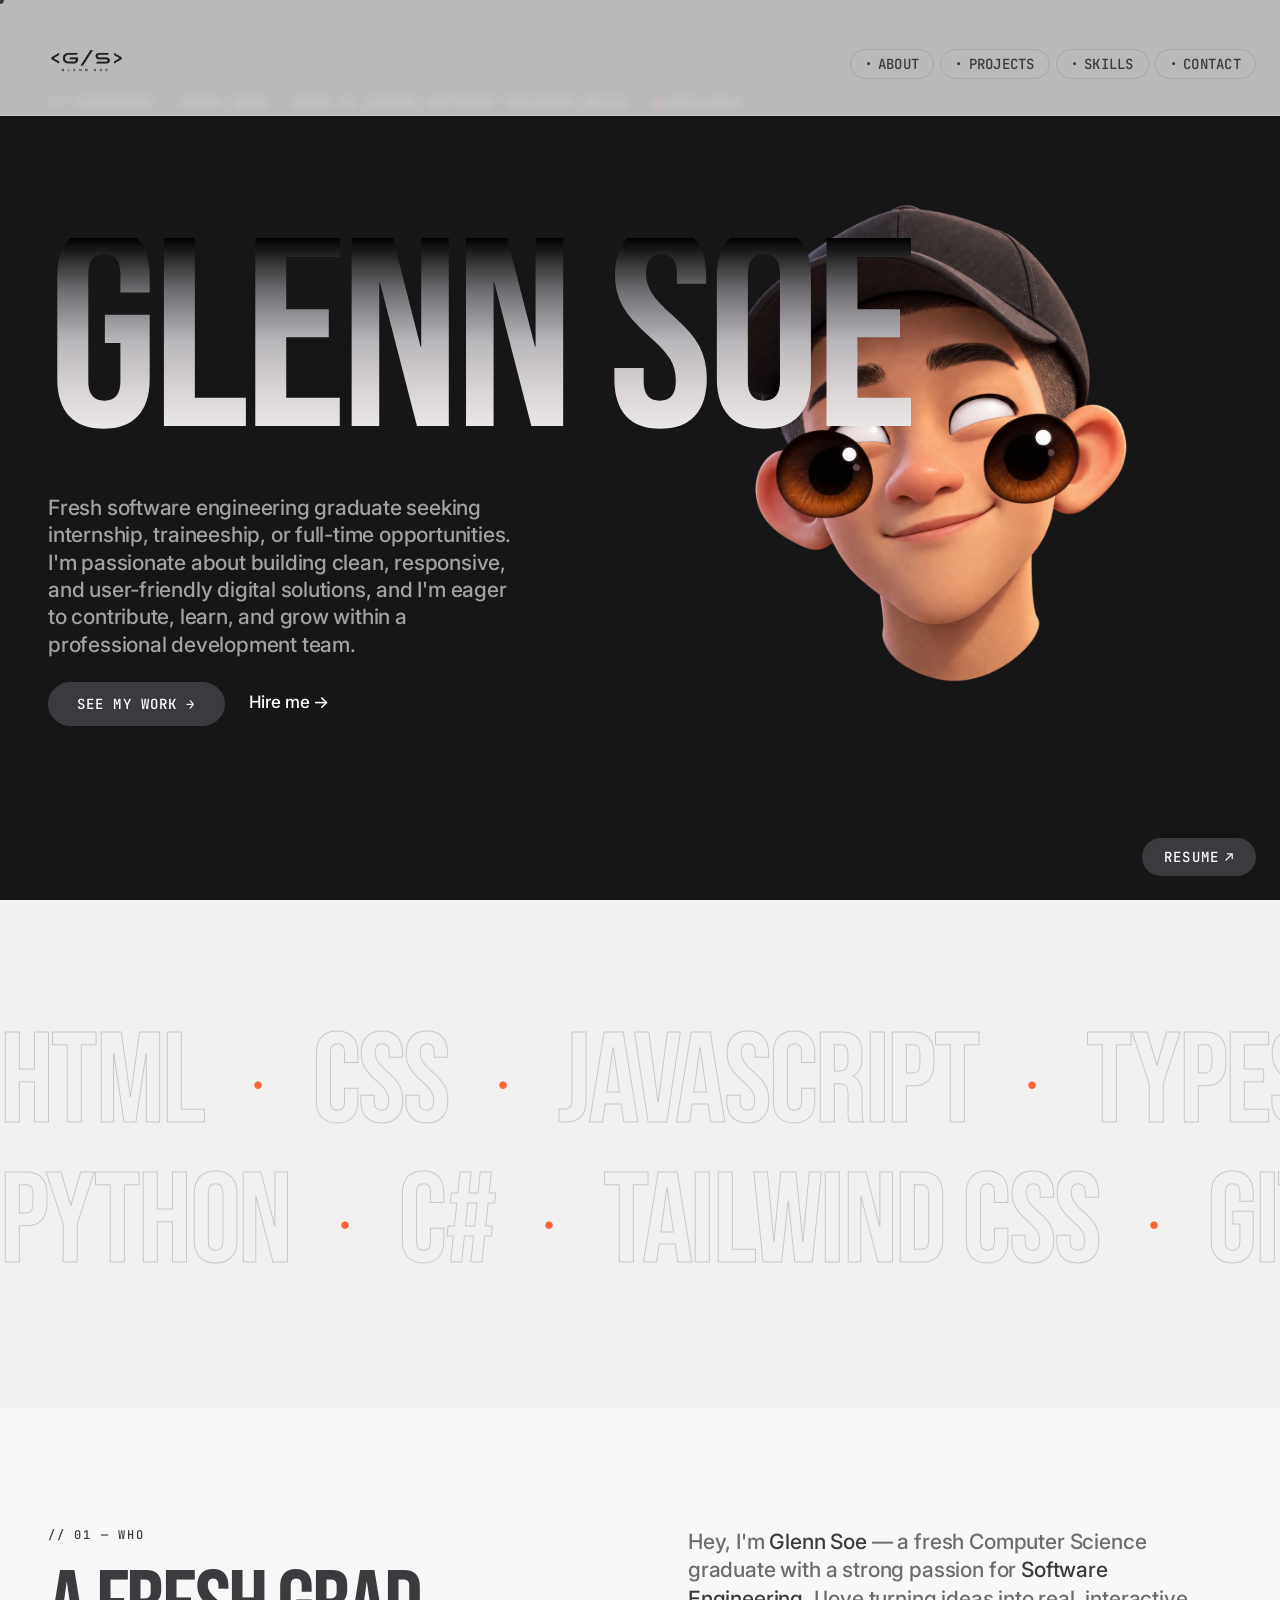
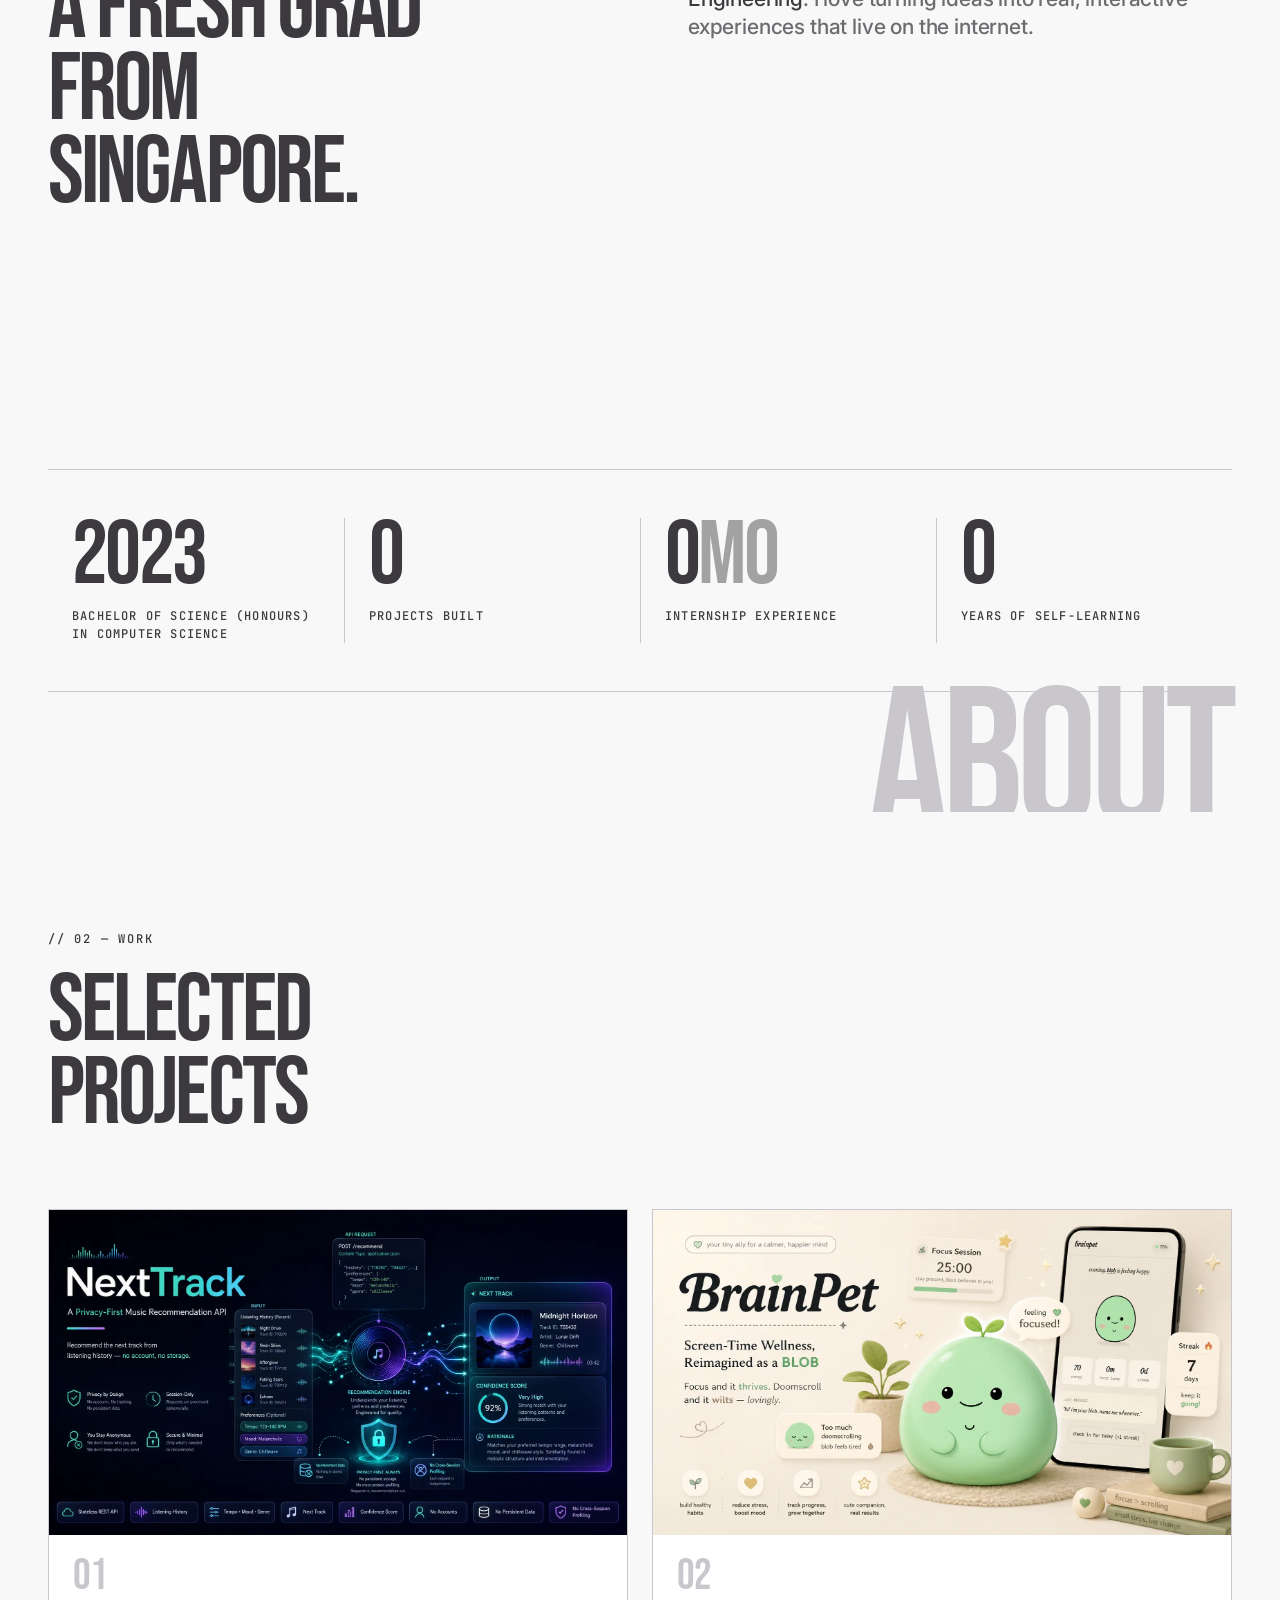
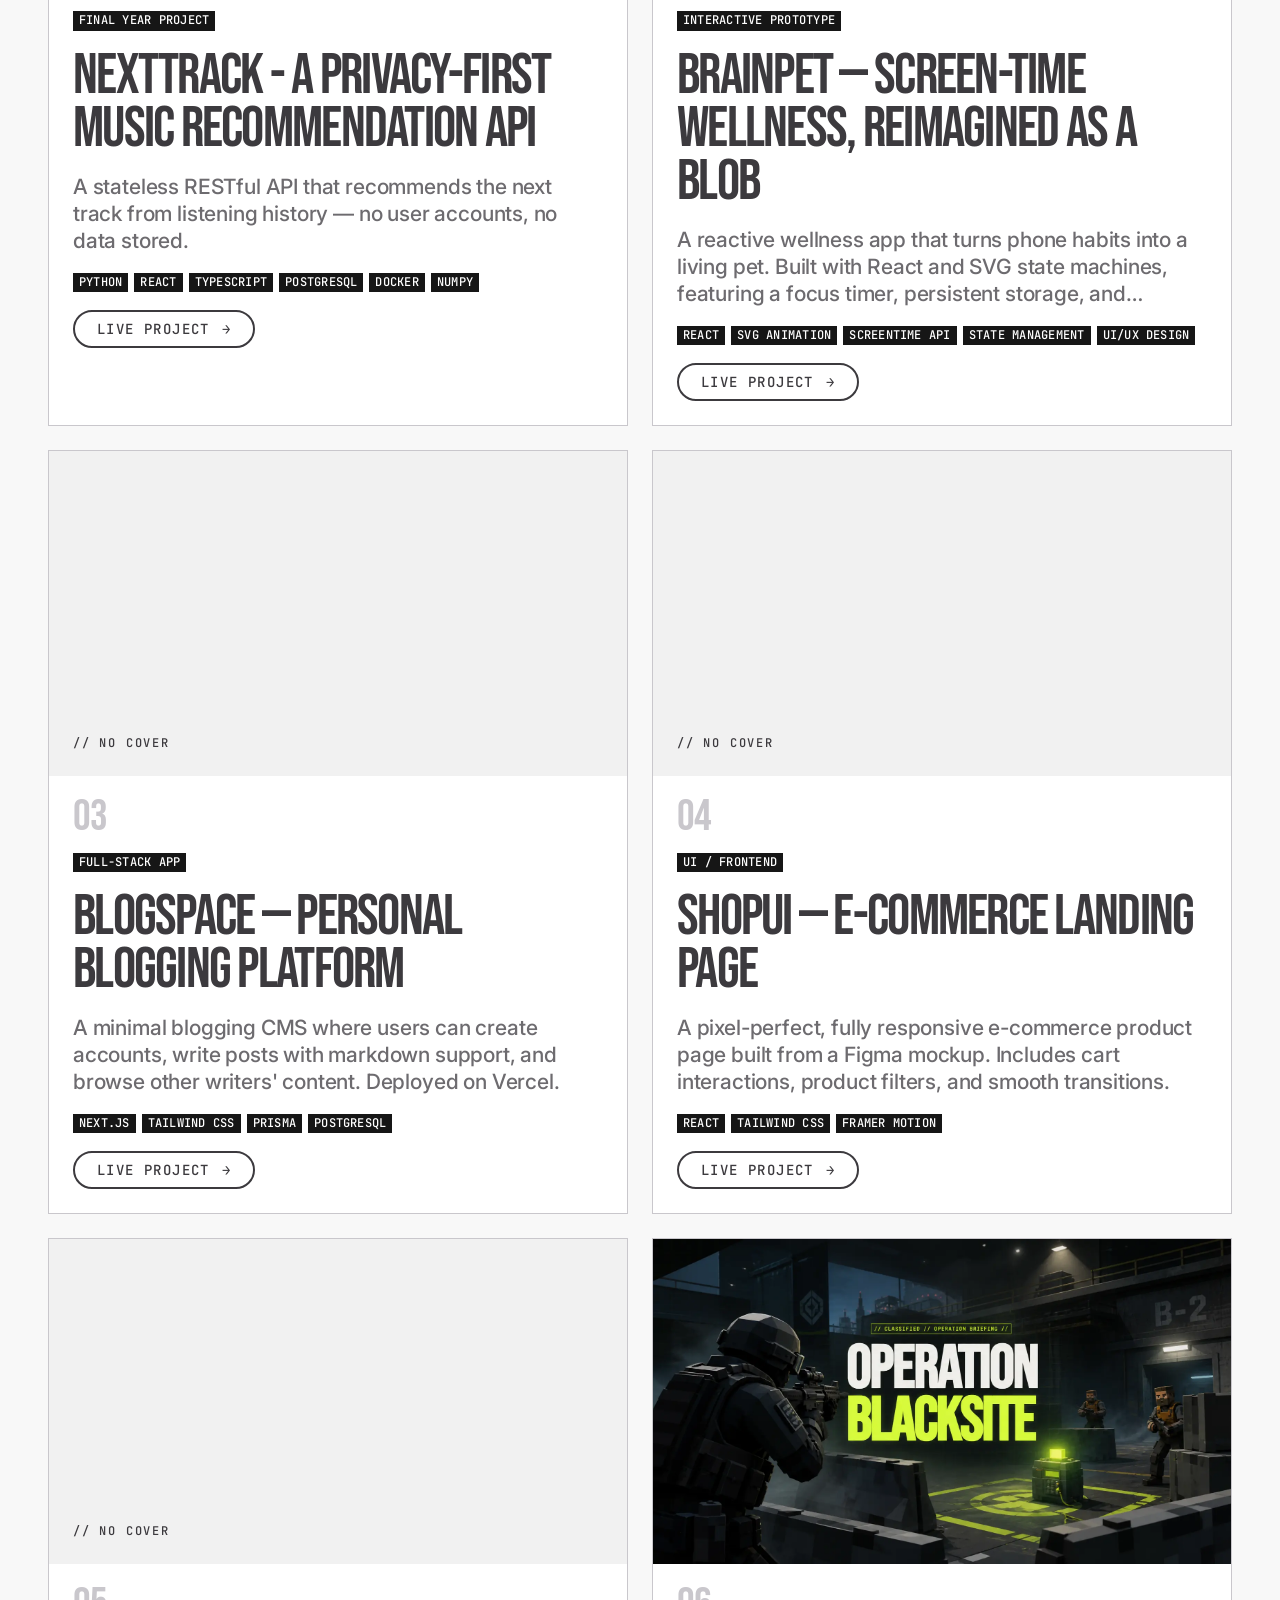
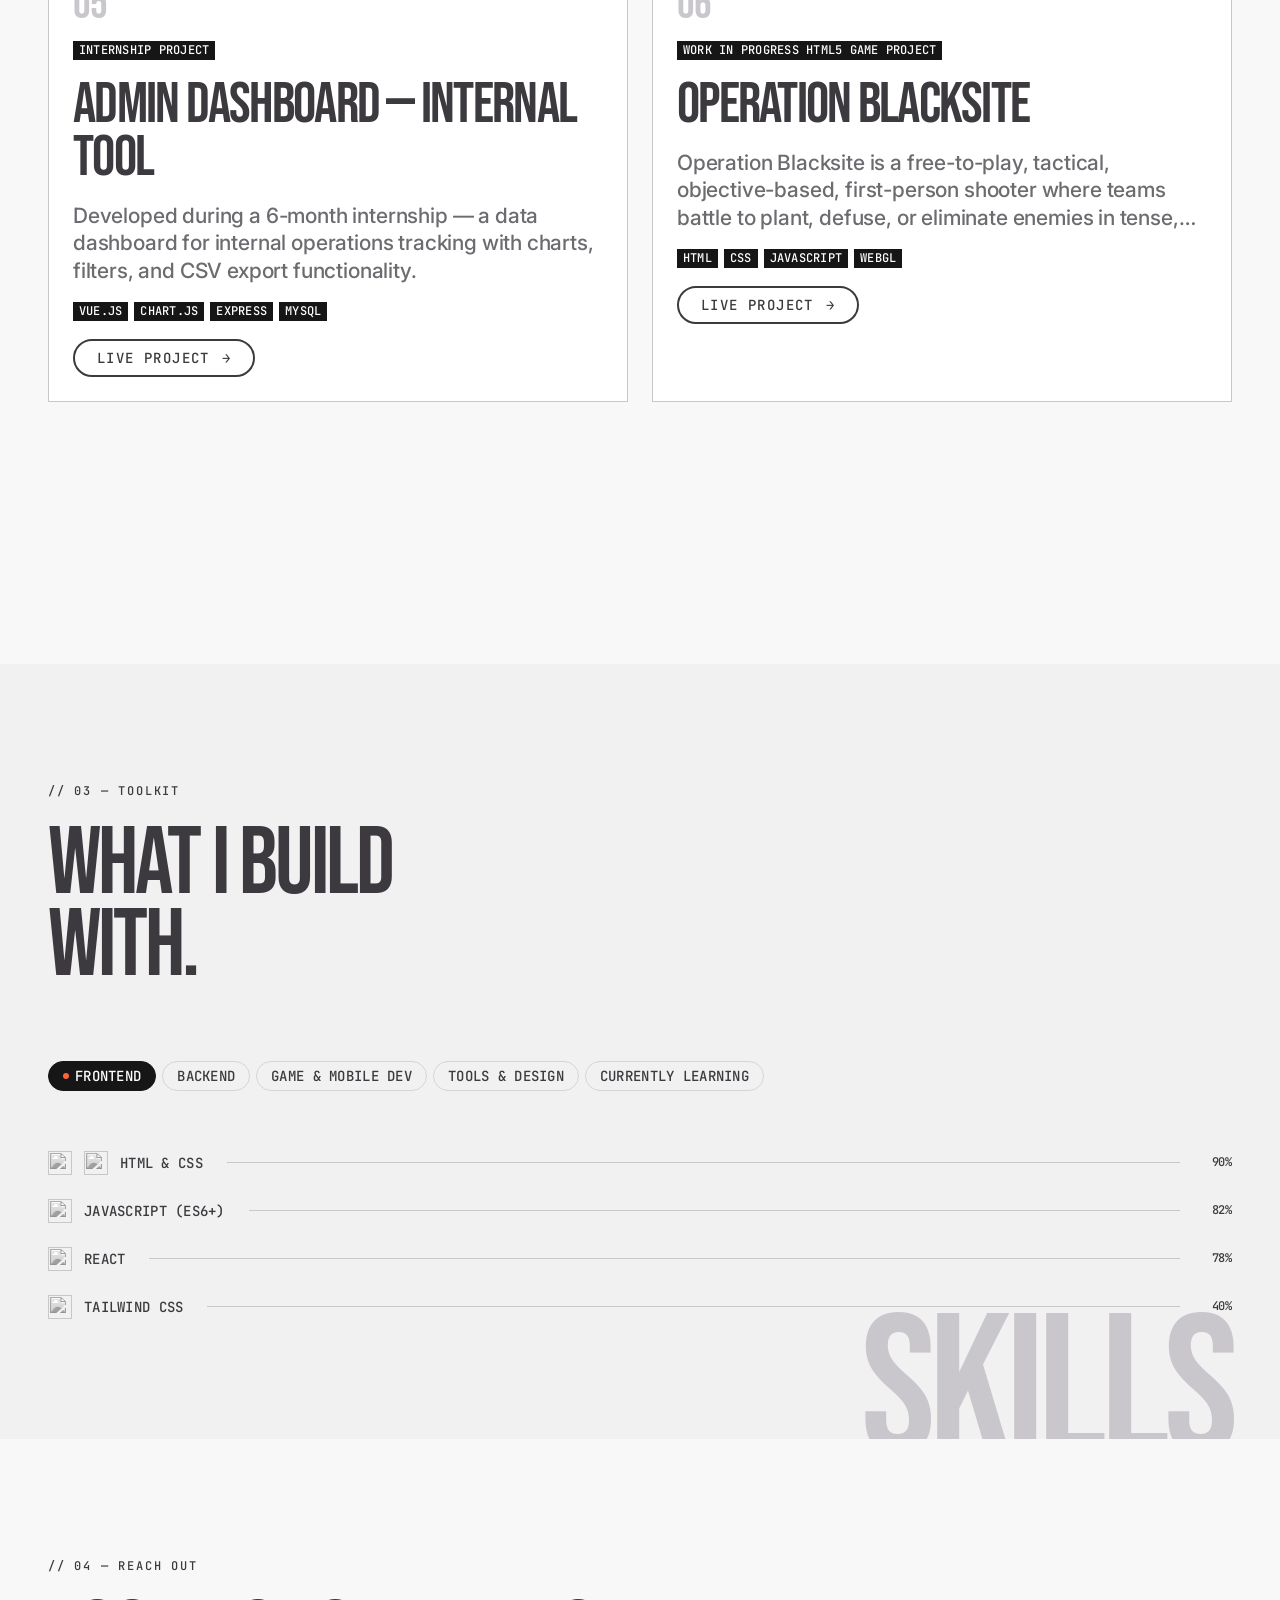
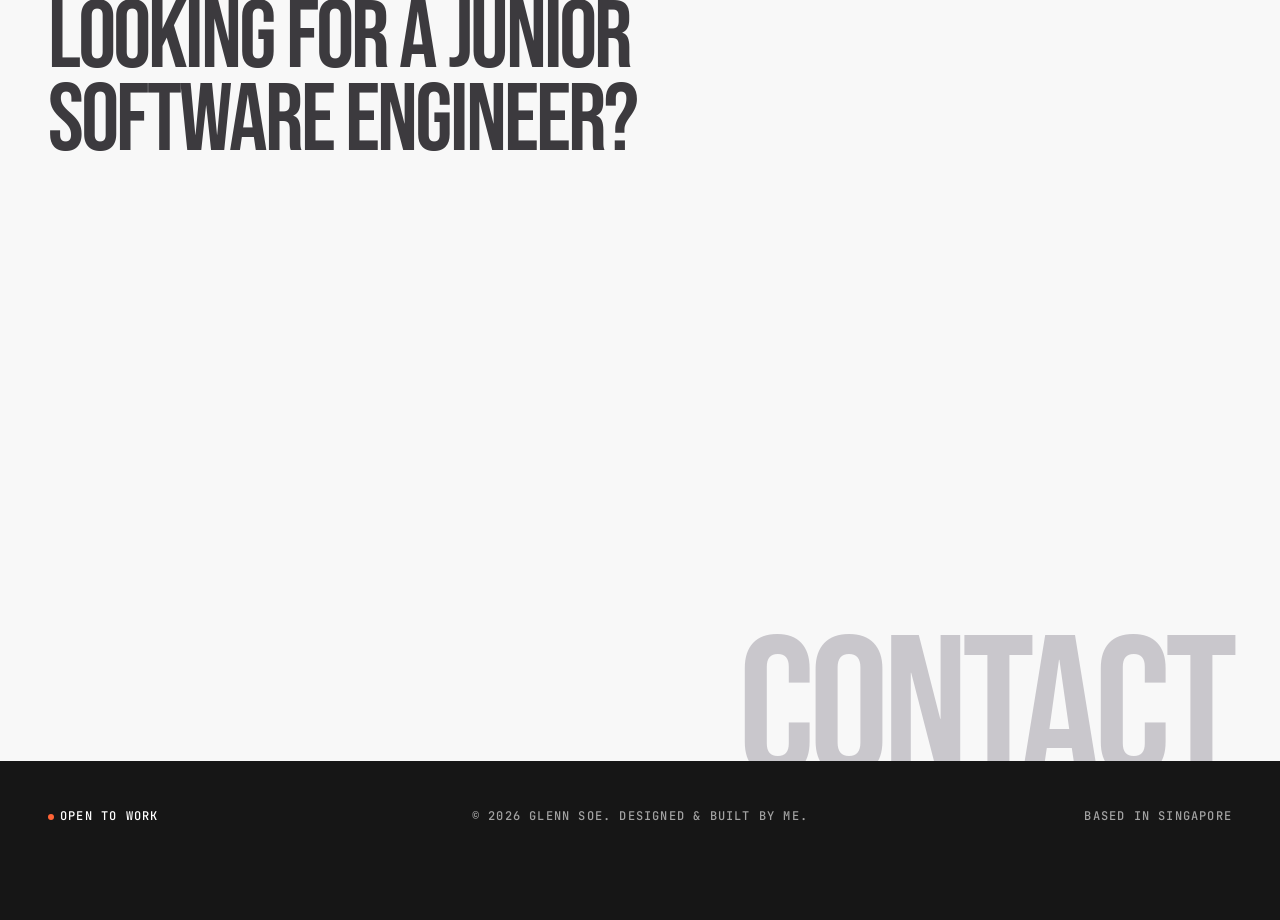
==== commit 76e159b9: "feat(hero): bigger centered avatar with pupil eye-tracking (v2 assets) - Swap to Avatar 2.0 layers (" ====
--- a/index.html
+++ b/index.html
@@ -71,7 +71,8 @@
   <!-- HERO -->
   <section id="hero">
     <div class="hero-avatar" aria-hidden="true">
-      <img class="hero-avatar-img" src="Cover_Images/avatar.png" alt="" width="1254" height="1254">
+      <img class="hero-avatar-base" src="Cover_Images/avatar_base.png" alt="" width="1254" height="1254">
+      <img class="hero-avatar-pupils" src="Cover_Images/avatar_pupils.png" alt="" width="1254" height="1254">
     </div>
 
     <div class="hero-meta">
--- a/style.css
+++ b/style.css
@@ -928,22 +928,25 @@
 .hero-avatar {
     position: absolute;
     top: 50%;
-    right: clamp(16px, 3.5vw, 80px);
-    transform: translateY(-50%);
-    width: clamp(300px, 30vw, 460px);
+    left: 72%;
+    transform: translate(-50%, -50%);
+    width: clamp(360px, 42vw, 640px);
     aspect-ratio: 1 / 1;
     z-index: 0;
     pointer-events: none;
-    perspective: 900px;
     animation: avatarIn 0.9s var(--ease-out) 0.5s both;
 }
 
-.hero-avatar-img {
-    display: block;
+.hero-avatar img {
+    position: absolute;
+    inset: 0;
     width: 100%;
     height: 100%;
-    transform-origin: center center;
-    transition: transform 0.25s var(--ease-out);
+    display: block;
+}
+
+.hero-avatar-pupils {
+    transition: transform 0.16s var(--ease-out);
     will-change: transform;
 }
 
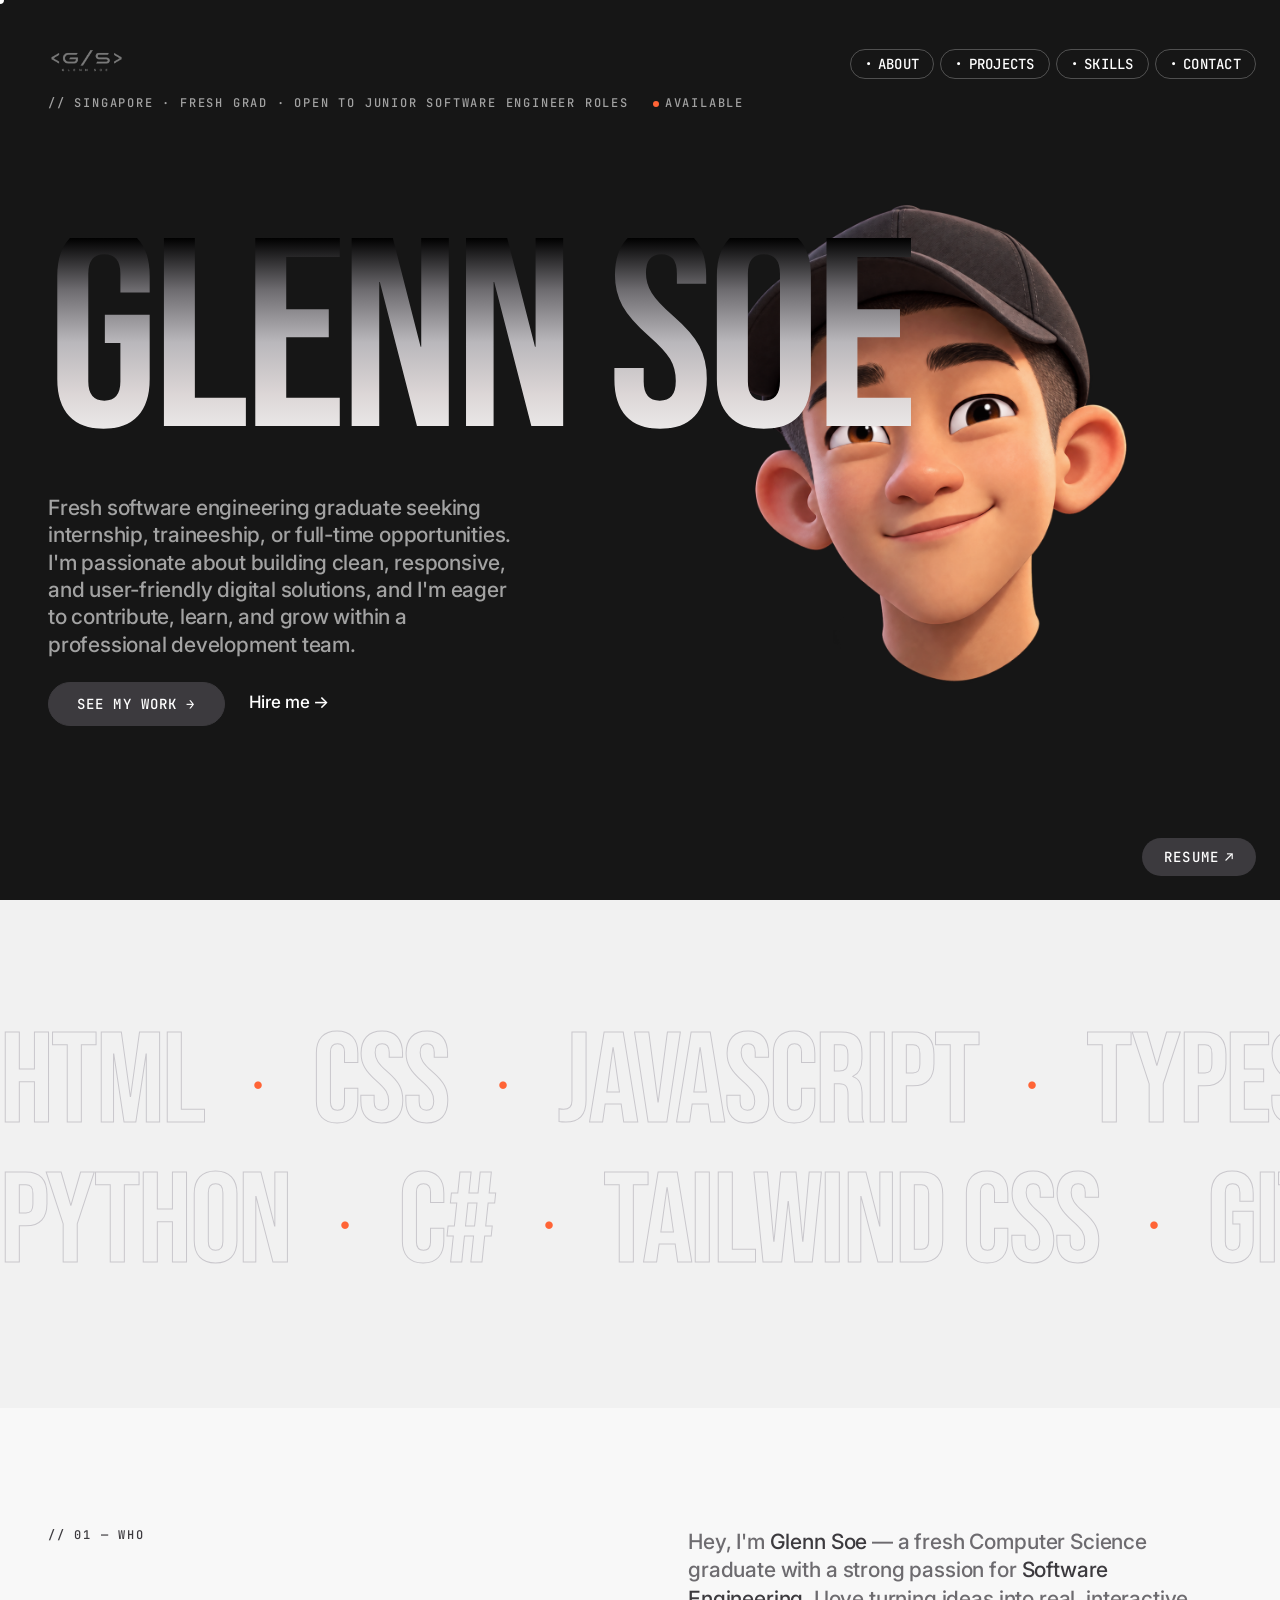
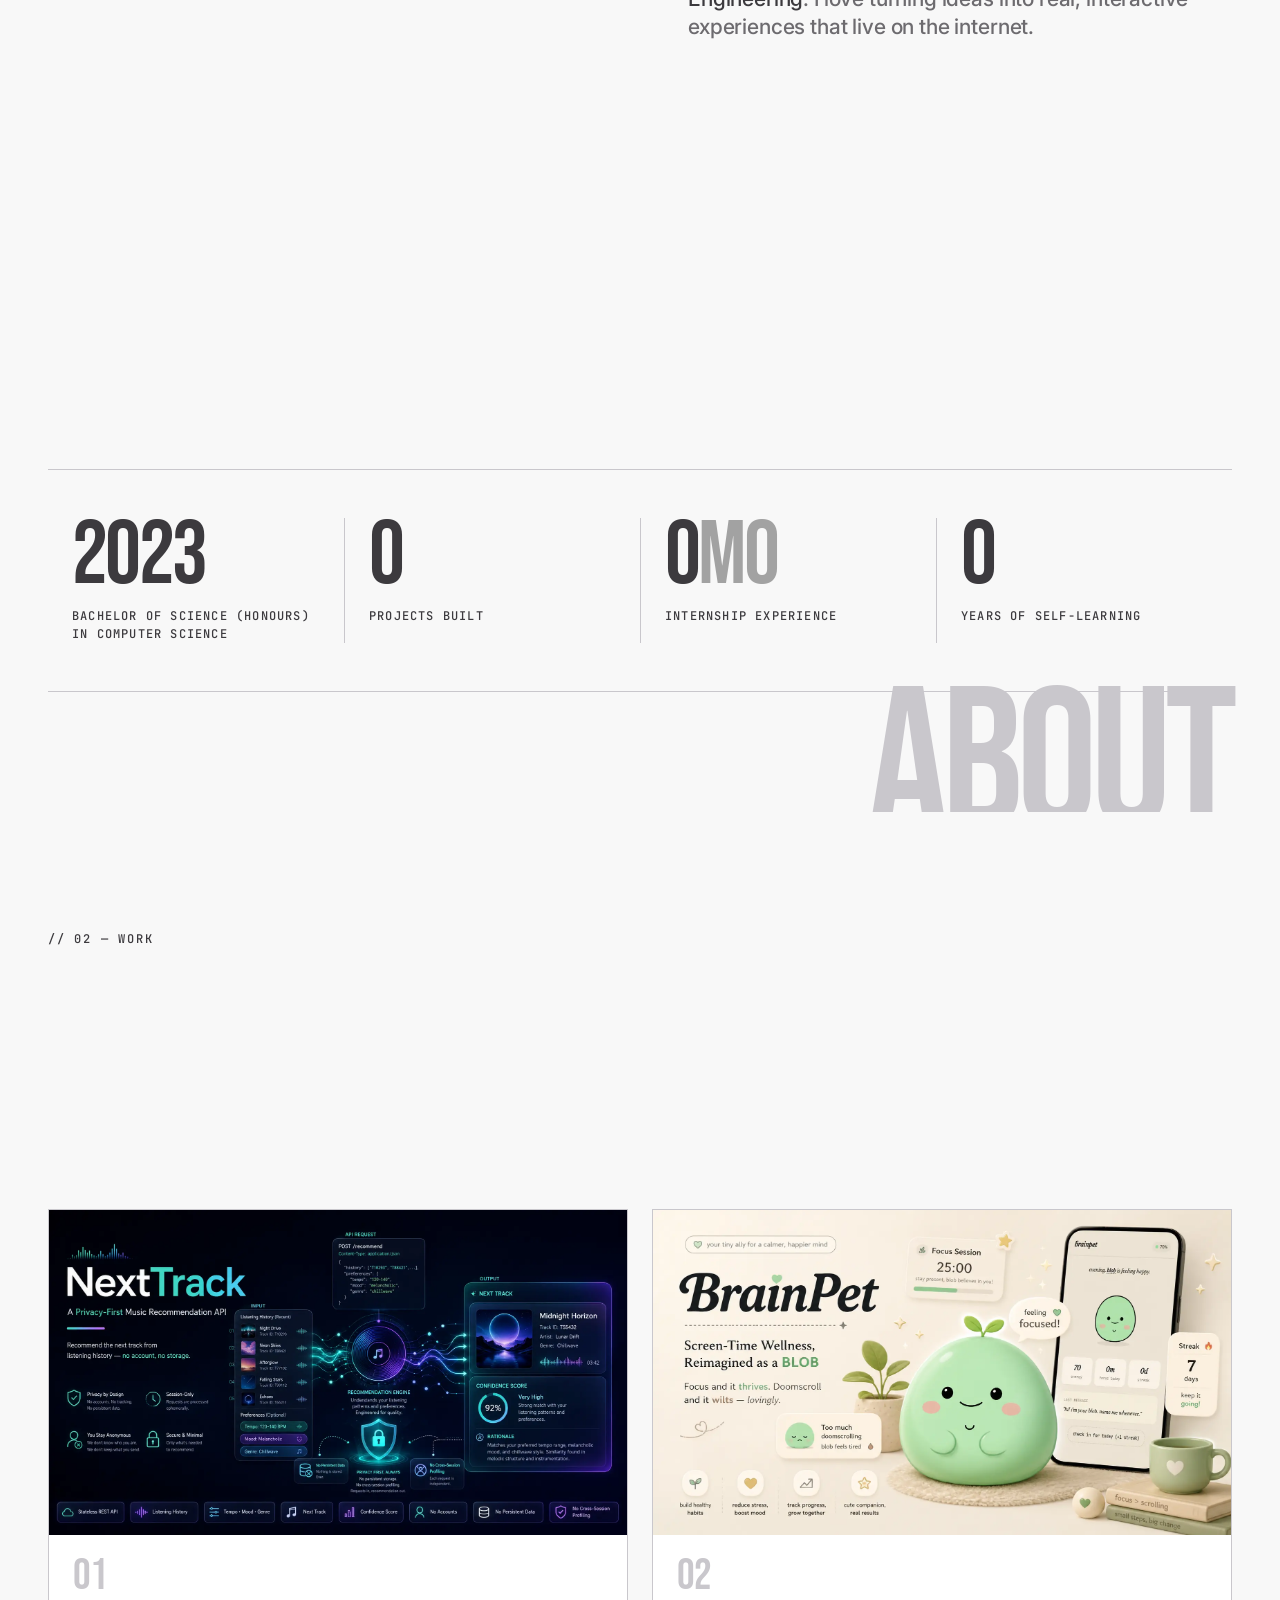
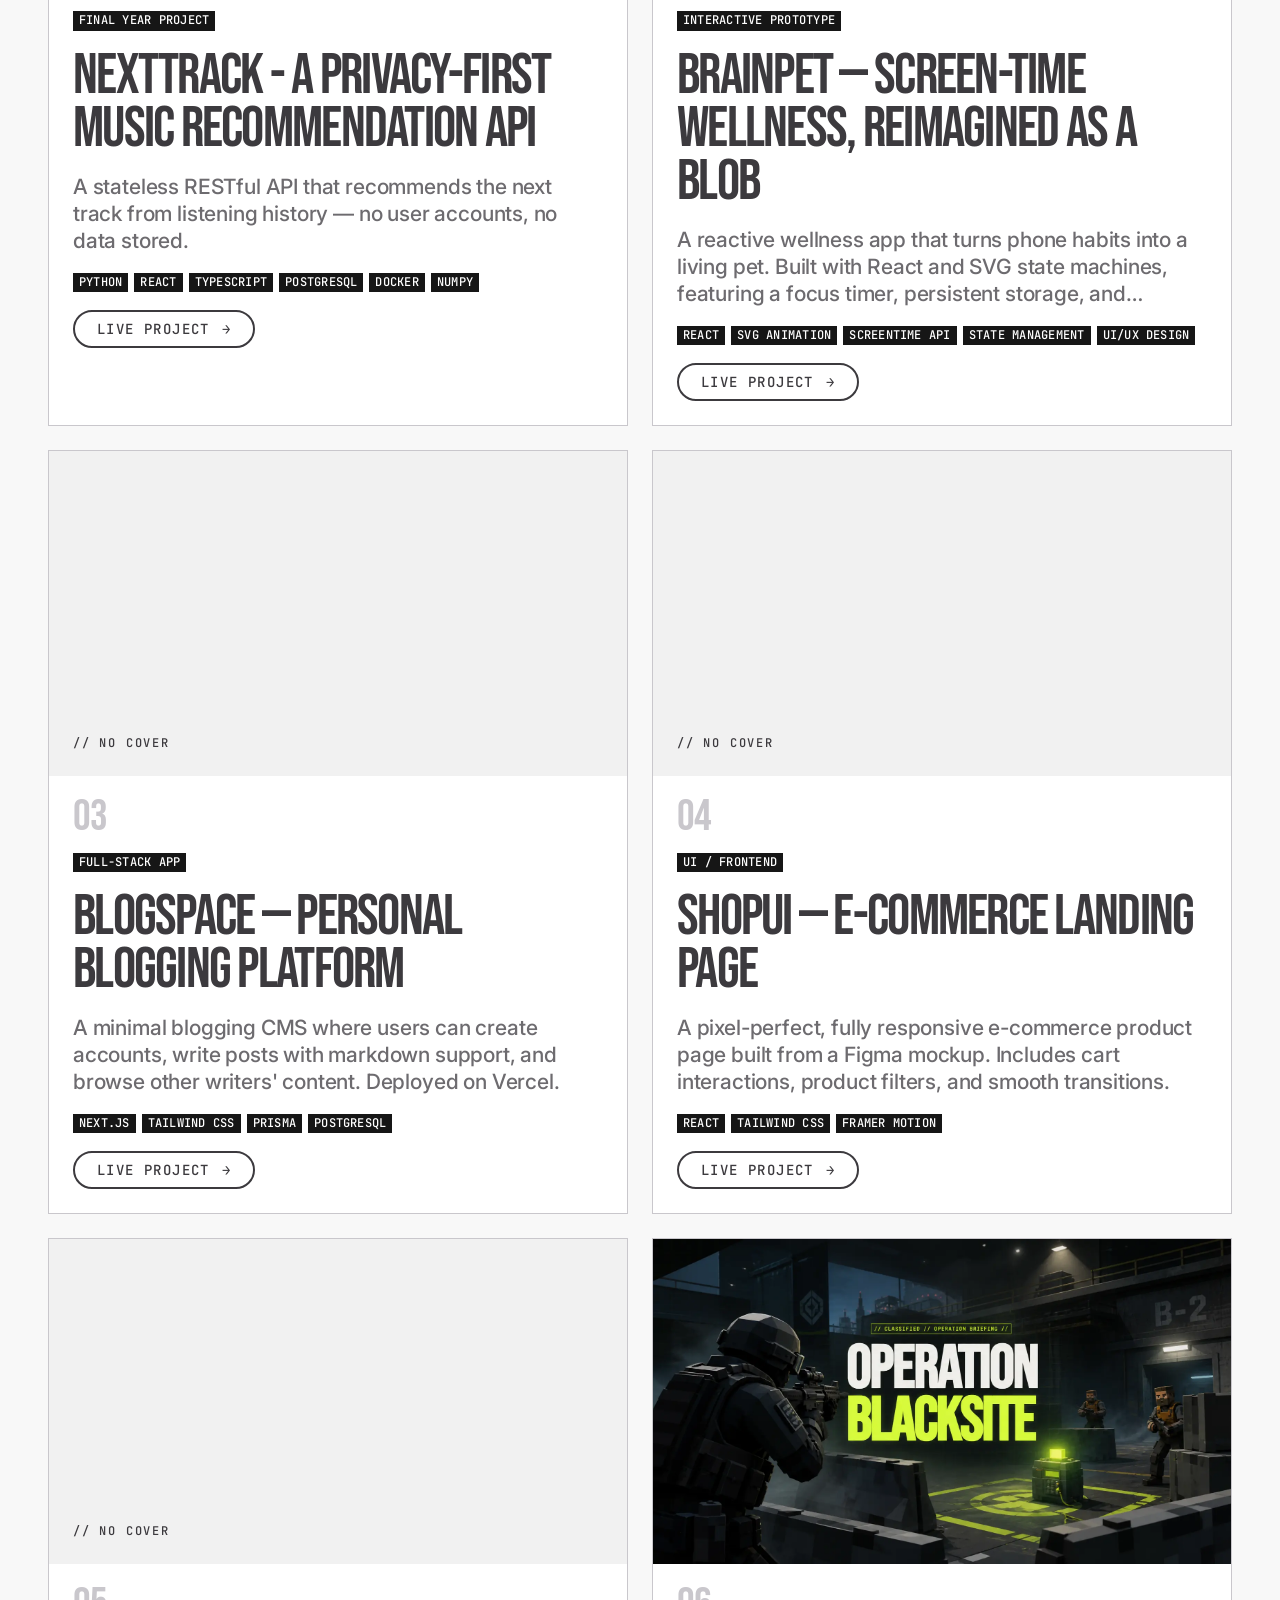
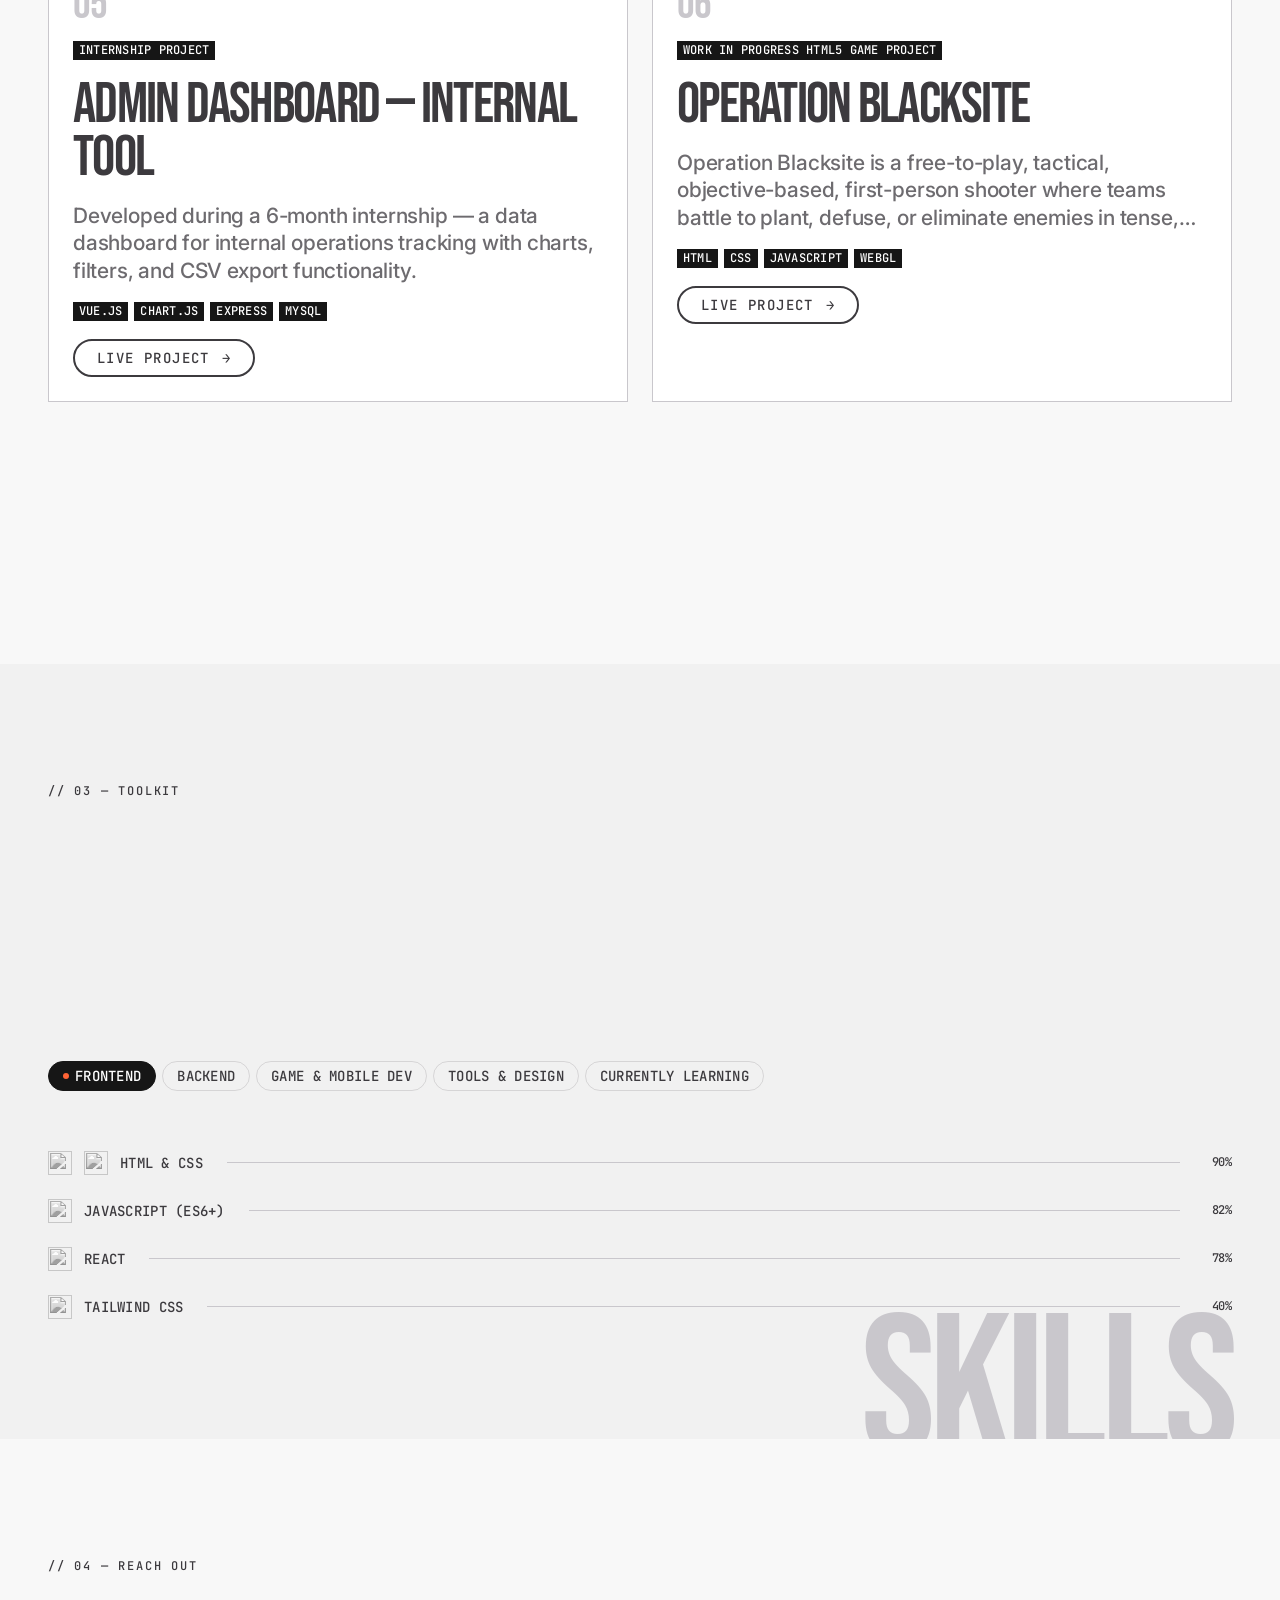
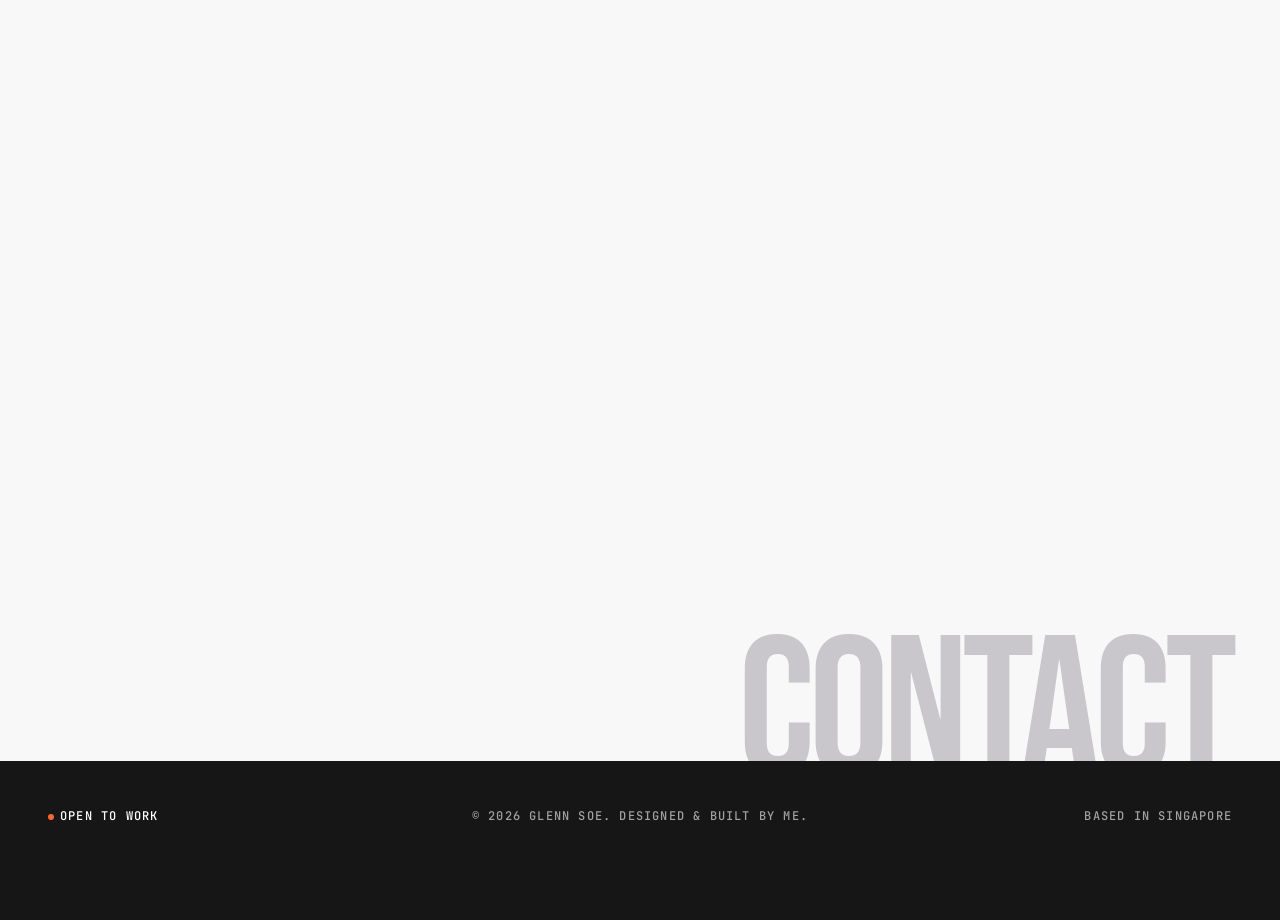
==== commit 983c165c: "fix(hero): fit avatar pupils inside the eye sockets - Rebuild the pupils layer: each iris rescaled t" ====
--- a/index.html
+++ b/index.html
@@ -72,7 +72,9 @@
   <section id="hero">
     <div class="hero-avatar" aria-hidden="true">
       <img class="hero-avatar-base" src="Cover_Images/avatar_base.png" alt="" width="1254" height="1254">
-      <img class="hero-avatar-pupils" src="Cover_Images/avatar_pupils.png" alt="" width="1254" height="1254">
+      <div class="hero-avatar-eyes">
+        <img class="hero-avatar-pupils" src="Cover_Images/avatar_pupils.png" alt="" width="1254" height="1254">
+      </div>
     </div>
 
     <div class="hero-meta">
@@ -188,7 +190,8 @@
               <span class="stack-pill">Docker</span>
               <span class="stack-pill">NumPy</span>
             </div>
-            <a href="#" class="project-link">Live Project <span aria-hidden="true">→</span></a>
+            <a href="https://github.com/glennysmw/NextTrack" target="_blank" rel="noopener noreferrer"
+              class="project-link">Live Project <span aria-hidden="true">→</span></a>
           </div>
         </div>
         <div class="project-media">
--- a/style.css
+++ b/style.css
@@ -943,6 +943,14 @@
     width: 100%;
     height: 100%;
     display: block;
+}
+
+/* Pupils are clipped to the eye whites so they can never leave the sockets */
+.hero-avatar-eyes {
+    position: absolute;
+    inset: 0;
+    -webkit-mask: url("Cover_Images/avatar_eyemask.png") center / 100% 100% no-repeat;
+    mask: url("Cover_Images/avatar_eyemask.png") center / 100% 100% no-repeat;
 }
 
 .hero-avatar-pupils {
